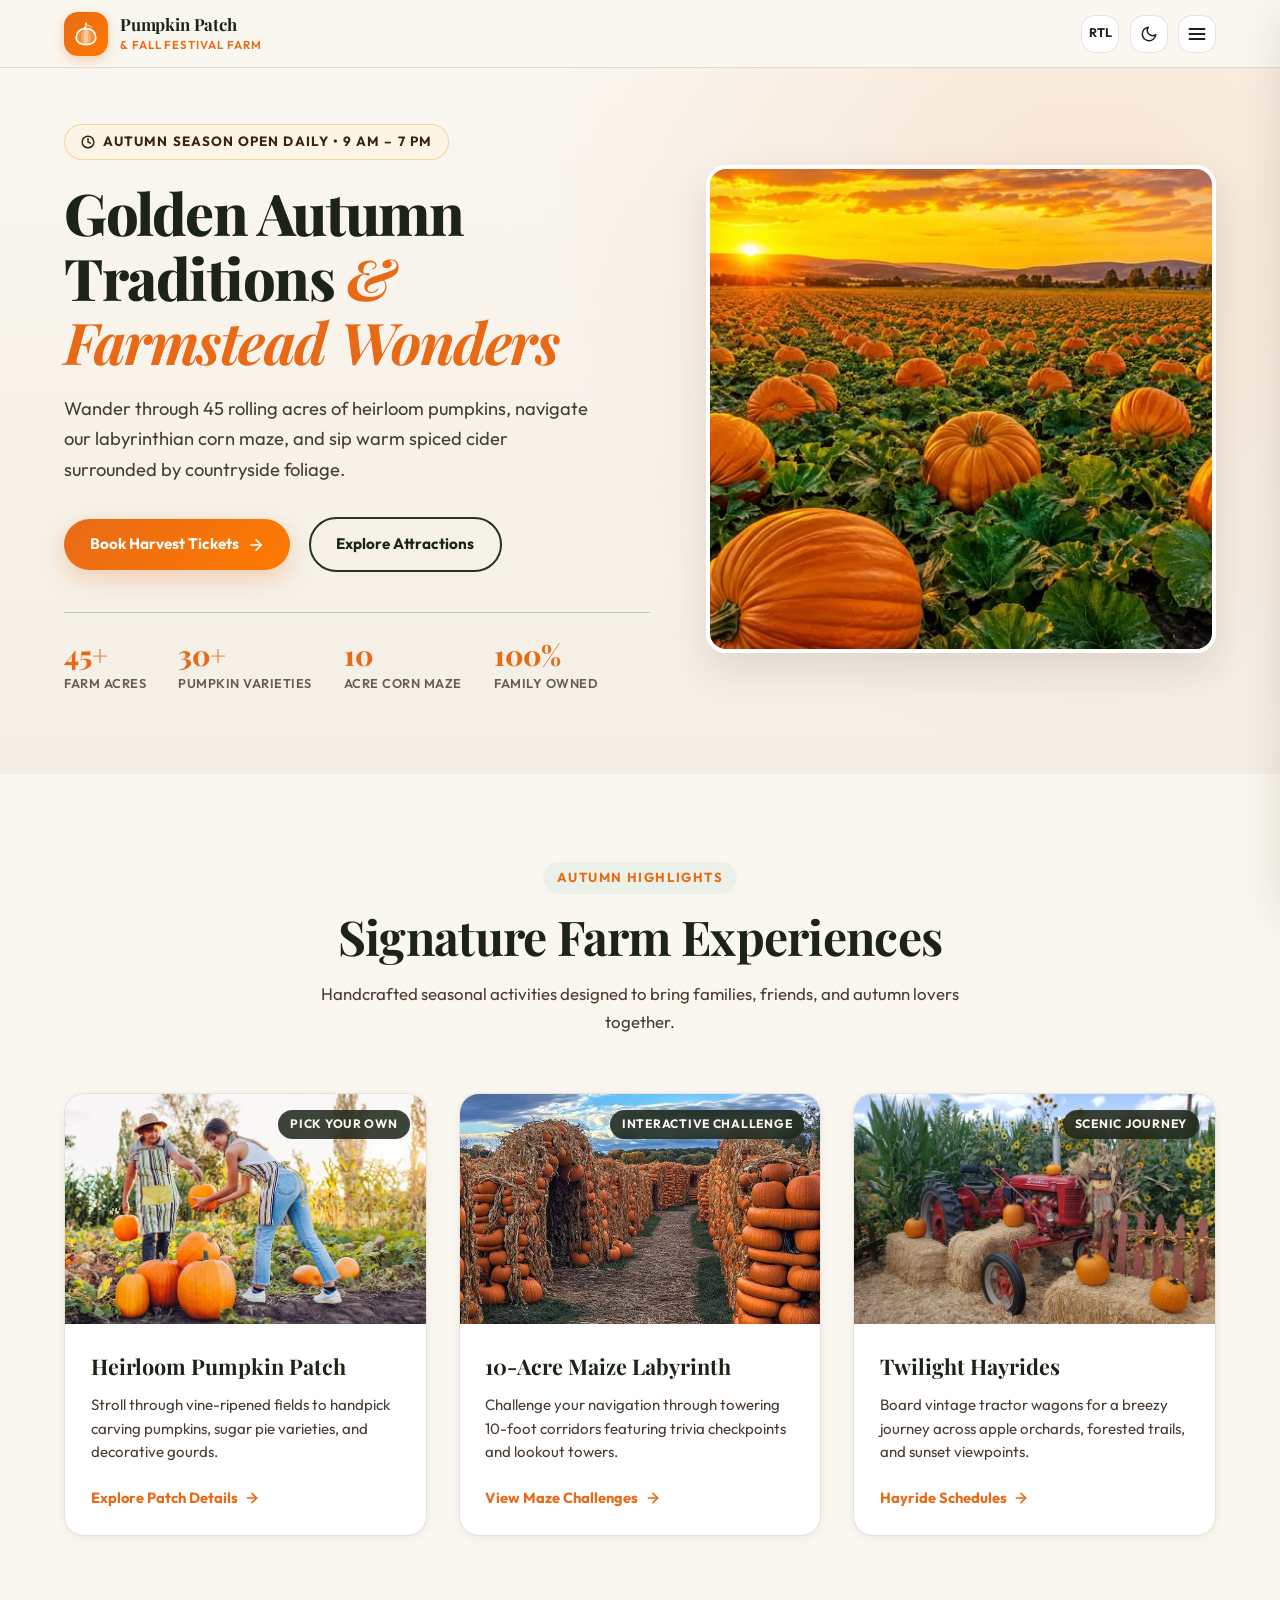
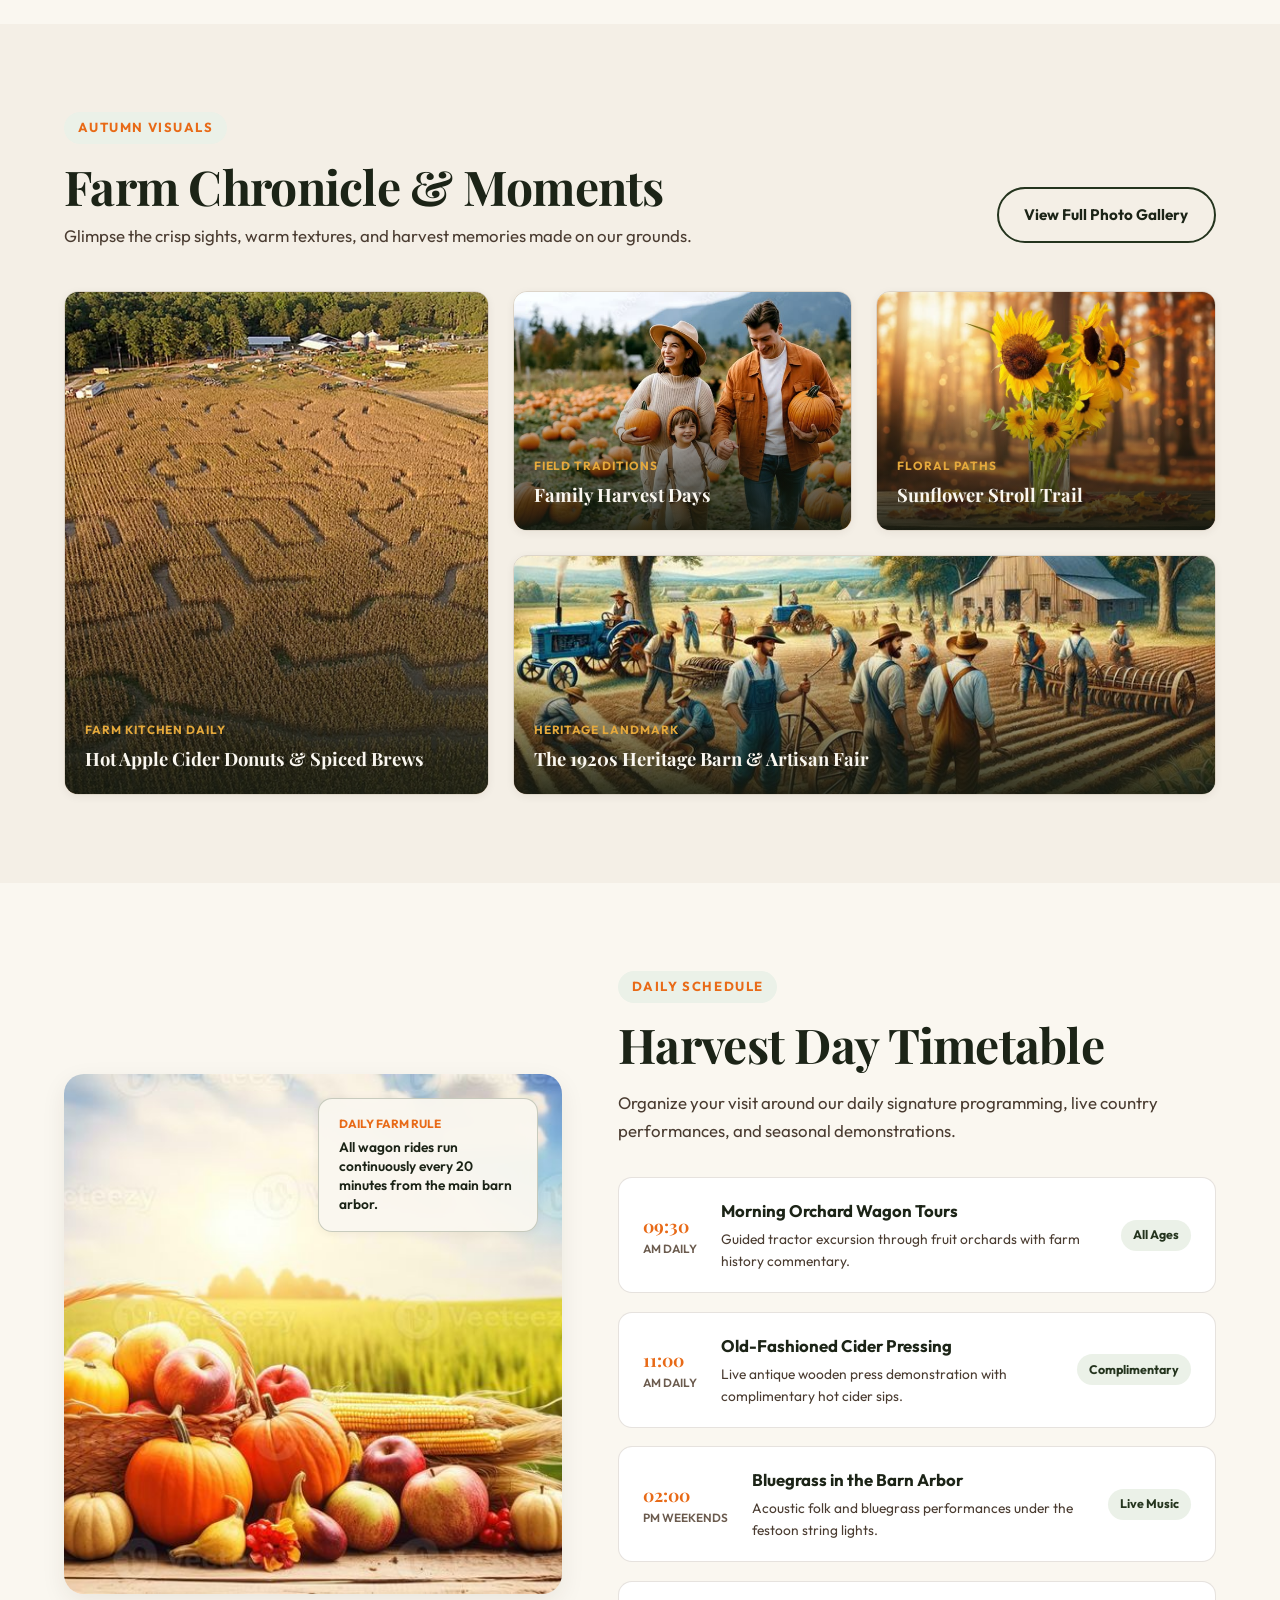
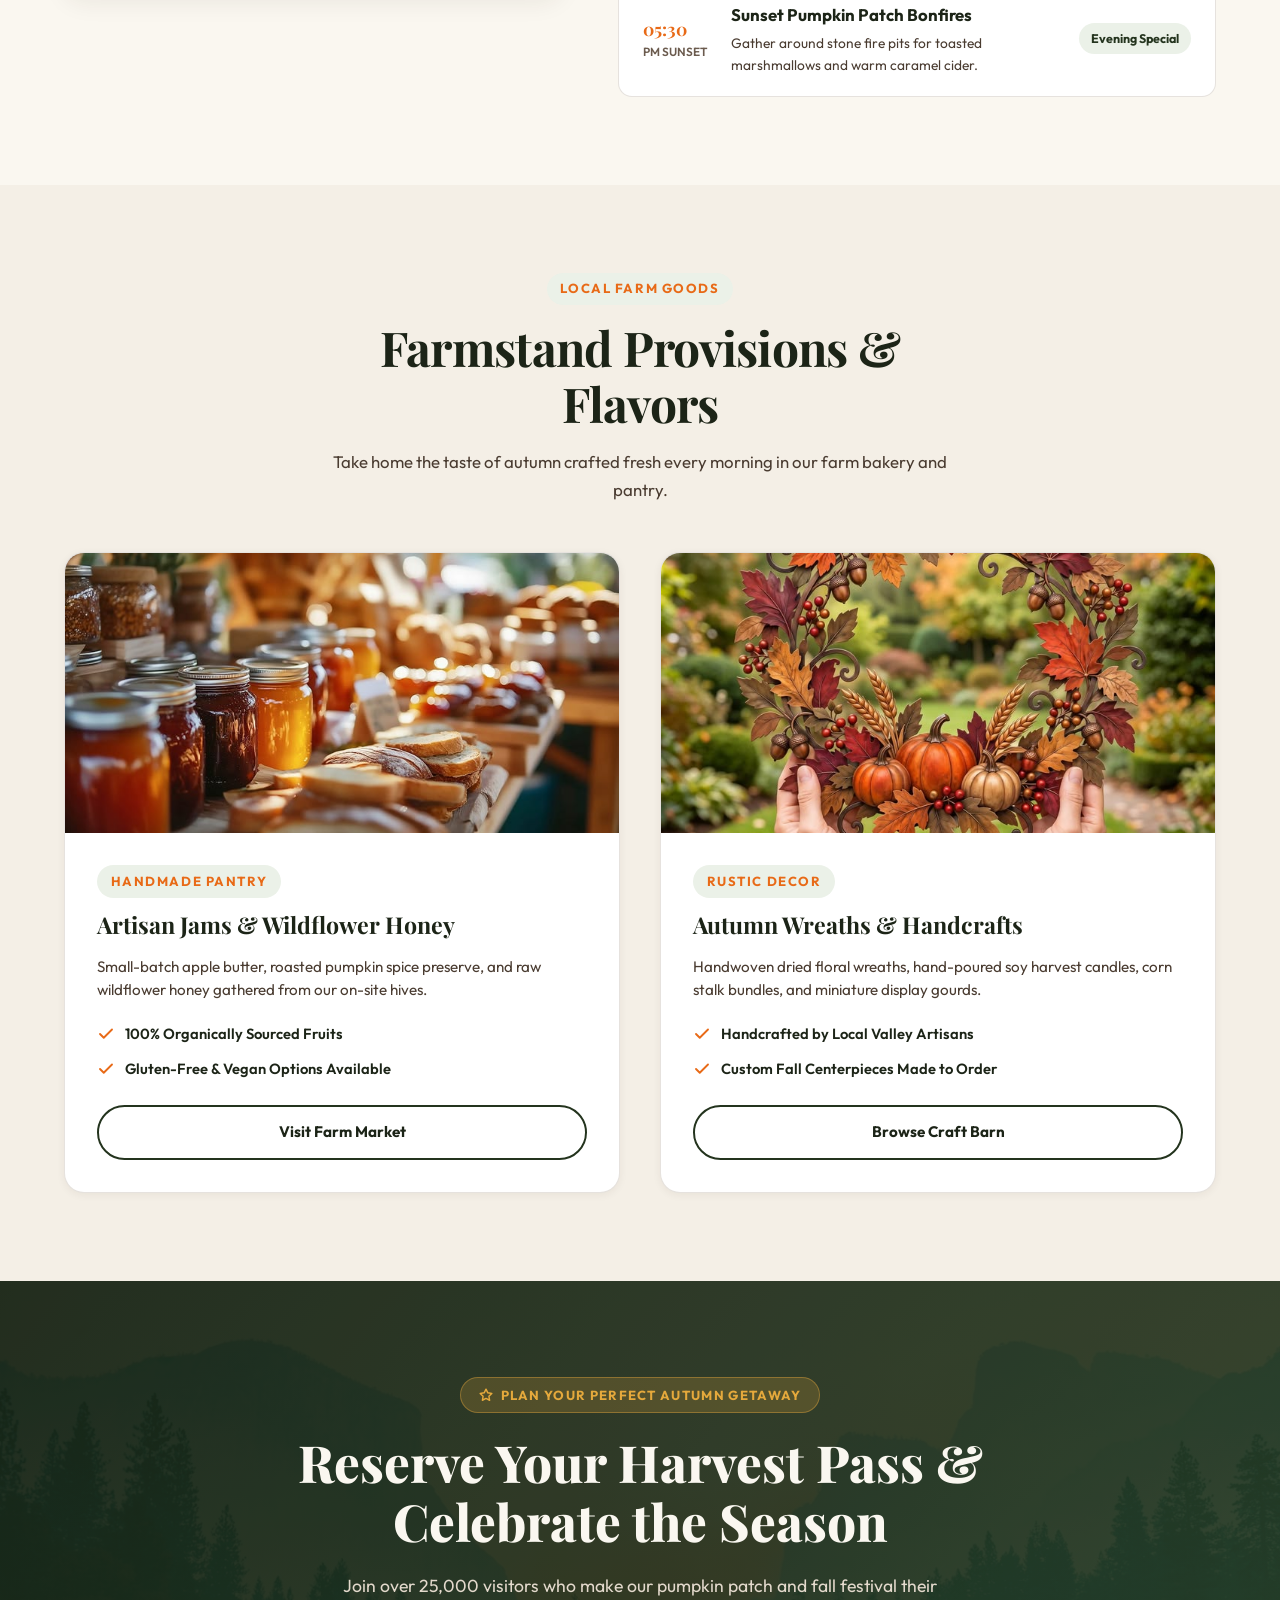
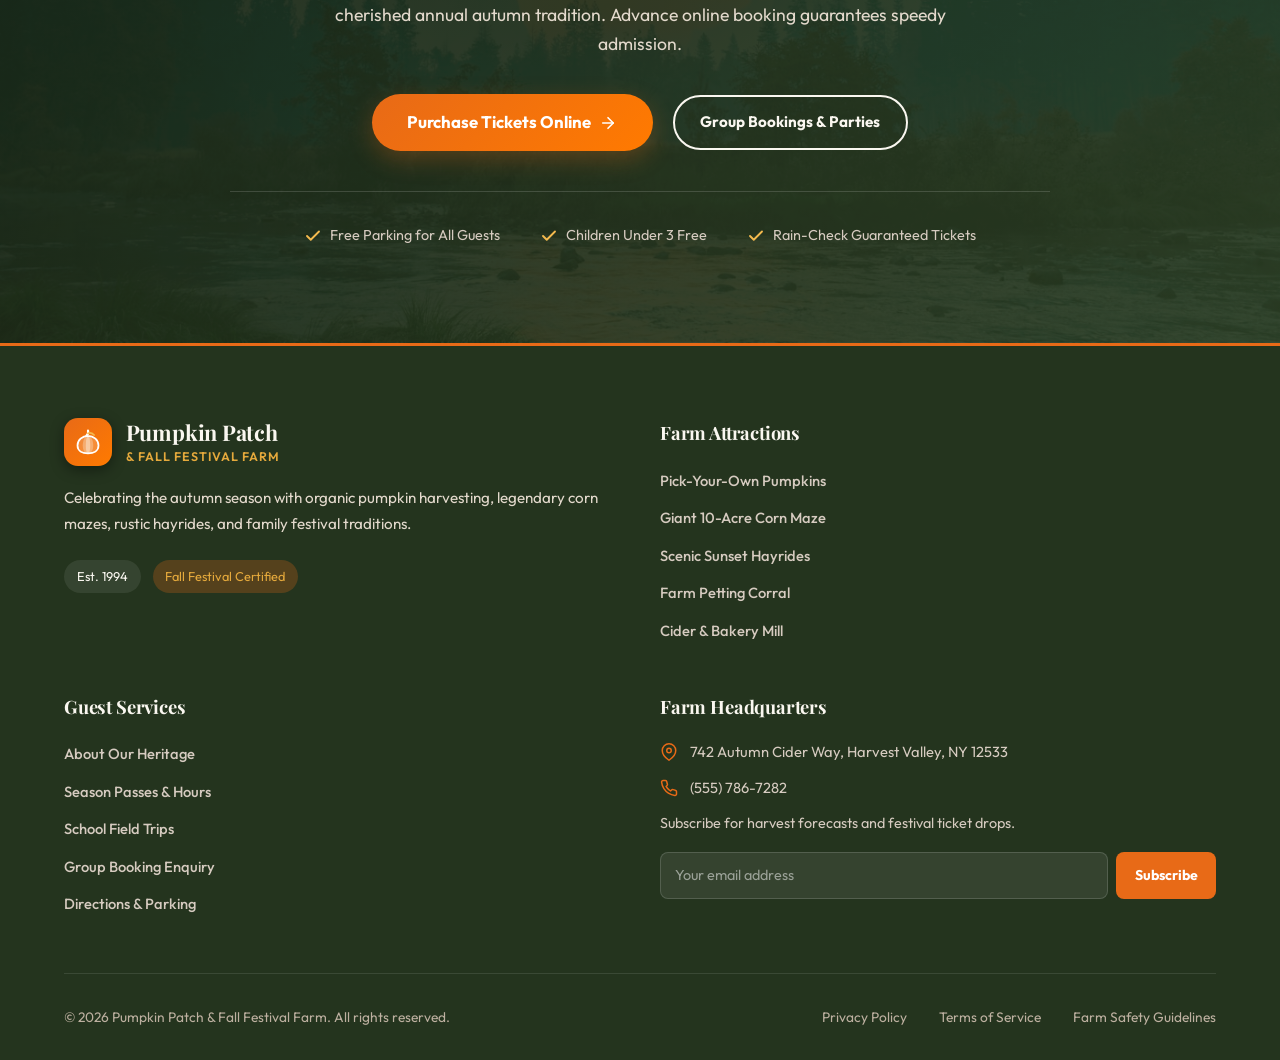
==== index.html @ 85efc8c0 "first commit" ====
<!DOCTYPE html>
<html lang="en" dir="ltr">

<head>
  <meta charset="UTF-8">
  <meta name="viewport" content="width=device-width, initial-scale=1.0">
  <title>Pumpkin Patch &amp; Fall Festival Farm | Autumn Harvest &amp; Family Traditions</title>
  <meta name="description"
    content="Experience authentic autumn traditions with pick-your-own pumpkin fields, 10-acre corn maze, scenic sunset hayrides, and farmstand cider bakery.">

  <link rel="icon" type="image/svg+xml" href="assets/images/favicon.svg">
  <link rel="apple-touch-icon" href="assets/images/favicon.svg">

  <link rel="stylesheet" href="assets/css/style.css">
  <link rel="stylesheet" href="assets/css/responsive.css">
</head>

<body>

  <!-- Preloader -->
  <div class="page-loader" aria-hidden="true">
    <div class="loader-pumpkin-spinner">
      <svg viewBox="0 0 48 48" fill="none" xmlns="http://www.w3.org/2000/svg">
        <path d="M24 6V12" stroke="#34482B" stroke-width="3" stroke-linecap="round" />
        <path d="M28 8C31 7 34 8 36 10" stroke="#34482B" stroke-width="2.5" stroke-linecap="round" />
        <ellipse cx="24" cy="28" rx="18" ry="15" fill="#E86A17" />
        <ellipse cx="24" cy="28" rx="10" ry="15" fill="#FF7A00" />
        <ellipse cx="24" cy="28" rx="4" ry="15" fill="#F4BA4E" />
      </svg>
    </div>
    <div class="loader-text">Pumpkin Patch &amp; Fall Farm</div>
  </div>

  <!-- Fixed Header (Desktop Single-Line & Mobile System) -->
  <header class="site-header" id="main-header">
    <div class="container header-container">

      <a href="index.html" class="brand-logo-link" aria-label="Pumpkin Patch and Fall Festival Farm Home">
        <div class="brand-icon-wrapper" aria-hidden="true">
          <svg width="26" height="26" viewBox="0 0 32 32" fill="none" xmlns="http://www.w3.org/2000/svg">
            <path d="M16 3C16 3 17 7 14 9" stroke="#FFFFFF" stroke-width="2.5" stroke-linecap="round" />
            <path d="M16 6C19 5 22 7 23 8" stroke="#F4BA4E" stroke-width="2" stroke-linecap="round" />
            <path d="M16 9C9.37 9 4 13.92 4 20C4 26.08 9.37 29 16 29C22.63 29 28 26.08 28 20C28 13.92 22.63 9 16 9Z"
              fill="#FAF7F0" fill-opacity="0.2" />
            <path d="M16 9C12.5 9 10 13.92 10 20C10 26.08 12.5 29 16 29C19.5 29 22 26.08 22 20C22 13.92 19.5 9 16 9Z"
              fill="#FAF7F0" fill-opacity="0.3" />
            <path
              d="M16 9C14.5 9 13.5 13.92 13.5 20C13.5 26.08 14.5 29 16 29C17.5 29 18.5 26.08 18.5 20C18.5 13.92 17.5 9 16 9Z"
              fill="#FAF7F0" fill-opacity="0.4" />
            <path d="M16 9C9.37 9 4 13.92 4 20C4 26.08 9.37 29 16 29C22.63 29 28 26.08 28 20C28 13.92 22.63 9 16 9Z"
              stroke="#FFFFFF" stroke-width="2" />
          </svg>
        </div>
        <div class="brand-text-group">
          <span class="brand-name">Pumpkin Patch</span>
          <span class="brand-subtext">&amp; Fall Festival Farm</span>
        </div>
      </a>

      <!-- Exactly 6 Nav Items -->
      <nav class="desktop-nav" aria-label="Main Navigation">
        <ul class="nav-list">
          <li class="nav-item has-dropdown">
            <button type="button" class="dropdown-toggle active" aria-expanded="false" aria-haspopup="true"
              id="homeDropdownBtn">
              <span>Home</span>
              <svg class="dropdown-arrow" viewBox="0 0 24 24" fill="none" stroke="currentColor" stroke-width="2.2"
                stroke-linecap="round" stroke-linejoin="round" aria-hidden="true">
                <polyline points="6 9 12 15 18 9"></polyline>
              </svg>
            </button>
            <div class="dropdown-menu" aria-labelledby="homeDropdownBtn">
              <a href="index.html" class="dropdown-item active">
                <span>Home 1 (Harvest Edition)</span>
              </a>
              <a href="home-2.html" class="dropdown-item">
                <span>Home 2 (Festival Fair)</span>
              </a>
            </div>
          </li>
          <li class="nav-item"><a href="about.html" class="nav-link">About Us</a></li>
          <li class="nav-item"><a href="attractions.html" class="nav-link">Attractions</a></li>
          <li class="nav-item"><a href="tickets.html" class="nav-link">Tickets &amp; Hours</a></li>
          <li class="nav-item"><a href="field-trips.html" class="nav-link">School Field Trips</a></li>
          <li class="nav-item"><a href="contact.html" class="nav-link">Contact</a></li>
        </ul>
      </nav>

      <!-- Utilities -->
      <div class="header-actions">
        <button type="button" class="control-btn rtl-toggle-btn" aria-label="Toggle text direction"
          title="Toggle RTL / LTR">RTL</button>
        <button type="button" class="control-btn theme-toggle-btn" aria-label="Toggle dark mode" title="Toggle Theme">
          <svg width="18" height="18" viewBox="0 0 24 24" fill="none" stroke="currentColor" stroke-width="2"
            stroke-linecap="round" stroke-linejoin="round" aria-hidden="true">
            <path d="M21 12.79A9 9 0 1 1 11.21 3 7 7 0 0 0 21 12.79z"></path>
          </svg>
        </button>
        <a href="login.html" class="btn-login header-desktop-login" aria-label="Open Login and Register Page">
          <svg width="16" height="16" viewBox="0 0 24 24" fill="none" stroke="currentColor" stroke-width="2.2"
            stroke-linecap="round" stroke-linejoin="round" aria-hidden="true">
            <path d="M20 21v-2a4 4 0 0 0-4-4H8a4 4 0 0 0-4 4v2"></path>
            <circle cx="12" cy="7" r="4"></circle>
          </svg>
          <span>Login / Join</span>
        </a>
        <button type="button" class="mobile-toggle-btn" aria-label="Open navigation menu" aria-expanded="false"
          aria-controls="mobileDrawer">
          <svg width="22" height="22" viewBox="0 0 24 24" fill="none" stroke="currentColor" stroke-width="2.2"
            stroke-linecap="round" stroke-linejoin="round" aria-hidden="true">
            <line x1="3" y1="6" x2="21" y2="6"></line>
            <line x1="3" y1="12" x2="21" y2="12"></line>
            <line x1="3" y1="18" x2="21" y2="18"></line>
          </svg>
        </button>
      </div>

    </div>
  </header>

  <!-- Mobile Drawer -->
  <div class="mobile-nav-backdrop" aria-hidden="true"></div>
  <aside class="mobile-nav-drawer" id="mobileDrawer" aria-label="Mobile Navigation">
    <div>
      <div class="mobile-drawer-header">
        <a href="index.html" class="brand-logo-link" aria-label="Pumpkin Patch and Fall Festival Farm Home">
          <div class="brand-icon-wrapper" aria-hidden="true">
            <svg width="24" height="24" viewBox="0 0 32 32" fill="none" xmlns="http://www.w3.org/2000/svg">
              <path d="M16 3C16 3 17 7 14 9" stroke="#FFFFFF" stroke-width="2.5" stroke-linecap="round" />
              <path d="M16 6C19 5 22 7 23 8" stroke="#F4BA4E" stroke-width="2" stroke-linecap="round" />
              <path d="M16 9C9.37 9 4 13.92 4 20C4 26.08 9.37 29 16 29C22.63 29 28 26.08 28 20C28 13.92 22.63 9 16 9Z"
                fill="#FAF7F0" fill-opacity="0.2" />
              <path d="M16 9C12.5 9 10 13.92 10 20C10 26.08 12.5 29 16 29C19.5 29 22 26.08 22 20C22 13.92 19.5 9 16 9Z"
                fill="#FAF7F0" fill-opacity="0.3" />
              <path
                d="M16 9C14.5 9 13.5 13.92 13.5 20C13.5 26.08 14.5 29 16 29C17.5 29 18.5 26.08 18.5 20C18.5 13.92 17.5 9 16 9Z"
                fill="#FAF7F0" fill-opacity="0.4" />
              <path d="M16 9C9.37 9 4 13.92 4 20C4 26.08 9.37 29 16 29C22.63 29 28 26.08 28 20C28 13.92 22.63 9 16 9Z"
                stroke="#FFFFFF" stroke-width="2" />
            </svg>
          </div>
          <div class="brand-text-group">
            <span class="brand-name">Pumpkin Patch</span>
            <span class="brand-subtext">&amp; Fall Festival Farm</span>
          </div>
        </a>
        <button type="button" class="mobile-close-btn" aria-label="Close navigation menu">
          <svg width="20" height="20" viewBox="0 0 24 24" fill="none" stroke="currentColor" stroke-width="2.2"
            stroke-linecap="round" stroke-linejoin="round" aria-hidden="true">
            <line x1="18" y1="6" x2="6" y2="18"></line>
            <line x1="6" y1="6" x2="18" y2="18"></line>
          </svg>
        </button>
      </div>

      <nav class="mobile-nav-list">
        <div class="mobile-nav-item">
          <button type="button" class="mobile-accordion-btn active" aria-expanded="false">
            <span>Home</span>
            <svg width="18" height="18" viewBox="0 0 24 24" fill="none" stroke="currentColor" stroke-width="2"
              stroke-linecap="round" stroke-linejoin="round" aria-hidden="true">
              <polyline points="6 9 12 15 18 9"></polyline>
            </svg>
          </button>
          <div class="mobile-accordion-content">
            <a href="index.html" class="mobile-sub-link active">Home 1 (Harvest Edition)</a>
            <a href="home-2.html" class="mobile-sub-link">Home 2 (Festival Fair)</a>
          </div>
        </div>
        <a href="about.html" class="mobile-nav-link">About Us</a>
        <a href="attractions.html" class="mobile-nav-link">Attractions</a>
        <a href="tickets.html" class="mobile-nav-link">Tickets &amp; Hours</a>
        <a href="field-trips.html" class="mobile-nav-link">School Field Trips</a>
        <a href="contact.html" class="mobile-nav-link">Contact</a>
      </nav>
    </div>

    <div class="mobile-drawer-footer">
      <a href="login.html" class="btn-login" style="width:100%; justify-content:center;">
        <svg width="16" height="16" viewBox="0 0 24 24" fill="none" stroke="currentColor" stroke-width="2.2"
          stroke-linecap="round" stroke-linejoin="round" aria-hidden="true">
          <path d="M20 21v-2a4 4 0 0 0-4-4H8a4 4 0 0 0-4 4v2"></path>
          <circle cx="12" cy="7" r="4"></circle>
        </svg>
        <span>Login / Join</span>
      </a>

    </div>
  </aside>

  <!-- Login Modal -->
  <div class="auth-modal-backdrop" id="authModal" role="dialog" aria-modal="true" aria-labelledby="authTitle">
    <div class="auth-modal-card">
      <div class="auth-modal-header">
        <h2 class="auth-modal-title" id="authTitle">Guest Access</h2>
        <button type="button" class="auth-modal-close" aria-label="Close dialog"
          style="font-size:1.4rem; color:var(--text-muted); cursor:pointer;">&times;</button>
      </div>
      <div class="auth-tabs-nav" role="tablist">
        <button type="button" class="auth-tab-btn active" data-tab="login" role="tab" aria-selected="true">Sign
          In</button>
        <button type="button" class="auth-tab-btn" data-tab="register" role="tab" aria-selected="false">Create
          Account</button>
      </div>
      <div class="auth-modal-body">
        <div class="auth-tab-pane active" id="tab-login" role="tabpanel">
          <form id="loginForm" onsubmit="event.preventDefault(); alert('Signed in successfully!');">
            <div class="form-group">
              <label class="form-label" for="loginEmail">Email Address</label>
              <input type="email" id="loginEmail" class="form-input" placeholder="you@harvestfestival.com" required>
            </div>
            <div class="form-group">
              <label class="form-label" for="loginPassword">Password</label>
              <input type="password" id="loginPassword" class="form-input" placeholder="••••••••" required>
            </div>
            <button type="submit" class="auth-submit-btn">Sign In to Dashboard</button>
          </form>
        </div>
        <div class="auth-tab-pane" id="tab-register" role="tabpanel">
          <form id="registerForm" onsubmit="event.preventDefault(); alert('Account created successfully!');">
            <div class="form-group">
              <label class="form-label" for="regName">Full Name</label>
              <input type="text" id="regName" class="form-input" placeholder="Jane Doe" required>
            </div>
            <div class="form-group">
              <label class="form-label" for="regEmail">Email Address</label>
              <input type="email" id="regEmail" class="form-input" placeholder="you@harvestfestival.com" required>
            </div>
            <div class="form-group">
              <label class="form-label" for="regPassword">Create Password</label>
              <input type="password" id="regPassword" class="form-input" placeholder="At least 8 characters" required>
            </div>
            <button type="submit" class="auth-submit-btn">Complete Registration</button>
          </form>
        </div>
      </div>
    </div>
  </div>

  <!-- MAIN CONTENT: EXACTLY 6 MAIN CONTENT SECTIONS -->
  <main class="site-main">

    <!-- SECTION 1: EDITORIAL HERO EXPERIENCE -->
    <section class="hero-section" id="hero">
      <div class="container">
        <div class="hero-grid">

          <div class="hero-content">
            <div class="hero-eyebrow">
              <svg width="14" height="14" viewBox="0 0 24 24" fill="none" stroke="currentColor" stroke-width="2.5"
                stroke-linecap="round" stroke-linejoin="round" aria-hidden="true">
                <circle cx="12" cy="12" r="10"></circle>
                <polyline points="12 6 12 12 16 14"></polyline>
              </svg>
              <span>Autumn Season Open Daily &bull; 9 AM – 7 PM</span>
            </div>

            <h1 class="hero-title">
              Golden Autumn Traditions <span class="title-accent">&amp; Farmstead Wonders</span>
            </h1>

            <p class="hero-lead">
              Wander through 45 rolling acres of heirloom pumpkins, navigate our labyrinthian corn maze, and sip warm
              spiced cider surrounded by countryside foliage.
            </p>

            <div class="hero-actions">
              <a href="tickets.html" class="btn-primary">
                <span>Book Harvest Tickets</span>
                <svg width="18" height="18" viewBox="0 0 24 24" fill="none" stroke="currentColor" stroke-width="2.2"
                  stroke-linecap="round" stroke-linejoin="round" aria-hidden="true">
                  <line x1="5" y1="12" x2="19" y2="12"></line>
                  <polyline points="12 5 19 12 12 19"></polyline>
                </svg>
              </a>
              <a href="attractions.html" class="btn-secondary">Explore Attractions</a>
            </div>

            <div class="hero-stats-row">
              <div class="hero-stat-item">
                <span class="hero-stat-number">45+</span>
                <span class="hero-stat-label">Farm Acres</span>
              </div>
              <div class="hero-stat-item">
                <span class="hero-stat-number">30+</span>
                <span class="hero-stat-label">Pumpkin Varieties</span>
              </div>
              <div class="hero-stat-item">
                <span class="hero-stat-number">10</span>
                <span class="hero-stat-label">Acre Corn Maze</span>
              </div>
              <div class="hero-stat-item">
                <span class="hero-stat-number">100%</span>
                <span class="hero-stat-label">Family Owned</span>
              </div>
            </div>
          </div>

          <div class="hero-visual-wrapper">
            <div class="hero-main-img-box">
              <img src="assets/images/hero/p1.jpg"
                alt="Expansive sunlit autumn pumpkin patch with vivid orange pumpkins" class="hero-main-img"
                width="1200" height="800" loading="eager">
            </div>

          </div>

        </div>
      </div>
    </section>

    <!-- SECTION 2: SIGNATURE EXPERIENCES (STRICTLY EVEN CARDS) -->
    <section class="sig-section" id="experiences">
      <div class="container">

        <div class="section-header-centered">
          <span class="section-eyebrow">Autumn Highlights</span>
          <h2 class="section-heading">Signature Farm Experiences</h2>
          <p class="section-desc" style="margin: 0 auto;">
            Handcrafted seasonal activities designed to bring families, friends, and autumn lovers together.
          </p>
        </div>

        <div class="sig-cards-grid">

          <!-- Card 1 -->
          <article class="sig-card">
            <div>
              <div class="sig-img-box">
                <img src="assets/images/sections/p2.jpg" alt="Guest selecting carving pumpkins in the farm field"
                  class="sig-img" width="800" height="530" loading="lazy">
                <span class="sig-pill-badge">Pick Your Own</span>
              </div>
              <div class="sig-body">
                <div>
                  <h3 class="sig-title">Heirloom Pumpkin Patch</h3>
                  <p class="sig-text">
                    Stroll through vine-ripened fields to handpick carving pumpkins, sugar pie varieties, and decorative
                    gourds.
                  </p>
                </div>
                <a href="attractions.html" class="sig-link" aria-label="Learn more about Heirloom Pumpkin Patch">
                  <span>Explore Patch Details</span>
                  <svg width="16" height="16" viewBox="0 0 24 24" fill="none" stroke="currentColor" stroke-width="2.5"
                    stroke-linecap="round" stroke-linejoin="round" aria-hidden="true">
                    <line x1="5" y1="12" x2="19" y2="12"></line>
                    <polyline points="12 5 19 12 12 19"></polyline>
                  </svg>
                </a>
              </div>
            </div>
          </article>

          <!-- Card 2 -->
          <article class="sig-card">
            <div>
              <div class="sig-img-box">
                <img src="assets/images/sections/p3.jpg" alt="Aerial view of towering autumn corn maze pathways"
                  class="sig-img" width="800" height="530" loading="lazy">
                <span class="sig-pill-badge">Interactive Challenge</span>
              </div>
              <div class="sig-body">
                <div>
                  <h3 class="sig-title">10-Acre Maize Labyrinth</h3>
                  <p class="sig-text">
                    Challenge your navigation through towering 10-foot corridors featuring trivia checkpoints
                    and lookout towers.
                  </p>
                </div>
                <a href="attractions.html" class="sig-link" aria-label="Learn more about 10-Acre Maize Labyrinth">
                  <span>View Maze Challenges</span>
                  <svg width="16" height="16" viewBox="0 0 24 24" fill="none" stroke="currentColor" stroke-width="2.5"
                    stroke-linecap="round" stroke-linejoin="round" aria-hidden="true">
                    <line x1="5" y1="12" x2="19" y2="12"></line>
                    <polyline points="12 5 19 12 12 19"></polyline>
                  </svg>
                </a>
              </div>
            </div>
          </article>

          <!-- Card 3 -->
          <article class="sig-card">
            <div>
              <div class="sig-img-box">
                <img src="assets/images/sections/p4.jpg" alt="Rustic tractor wagon on scenic autumn country farm ride"
                  class="sig-img" width="800" height="530" loading="lazy">
                <span class="sig-pill-badge">Scenic Journey</span>
              </div>
              <div class="sig-body">
                <div>
                  <h3 class="sig-title">Twilight Hayrides</h3>
                  <p class="sig-text">
                    Board vintage tractor wagons for a breezy journey across apple orchards, forested trails, and sunset
                    viewpoints.
                  </p>
                </div>
                <a href="attractions.html" class="sig-link" aria-label="Learn more about Twilight Orchard Hayrides">
                  <span>Hayride Schedules</span>
                  <svg width="16" height="16" viewBox="0 0 24 24" fill="none" stroke="currentColor" stroke-width="2.5"
                    stroke-linecap="round" stroke-linejoin="round" aria-hidden="true">
                    <line x1="5" y1="12" x2="19" y2="12"></line>
                    <polyline points="12 5 19 12 12 19"></polyline>
                  </svg>
                </a>
              </div>
            </div>
          </article>

        </div>

      </div>
    </section>

    <!-- SECTION 3: VISUAL FARM CHRONICLE (EDITORIAL ASYMMETRIC MOSAIC) -->
    <section class="chronicle-section" id="chronicle">
      <div class="container">

        <div style="display:flex; justify-content:space-between; align-items:flex-end; flex-wrap:wrap; gap:1.5rem;">
          <div>
            <span class="section-eyebrow">Autumn Visuals</span>
            <h2 class="section-heading" style="margin-bottom:0.5rem;">Farm Chronicle &amp; Moments</h2>
            <p class="section-desc">Glimpse the crisp sights, warm textures, and harvest memories made on our grounds.
            </p>
          </div>
          <a href="attractions.html" class="btn-secondary" style="margin-bottom:0.5rem;">View Full Photo Gallery</a>
        </div>

        <div class="mosaic-grid">

          <div class="mosaic-box mosaic-box-large">
            <img src="assets/images/gallery/p5.jpg" alt="Freshly baked spiced apple cider donuts with sugar crystals"
              class="mosaic-img" width="800" height="800" loading="lazy">
            <div class="mosaic-overlay">
              <span class="mosaic-tag">Farm Kitchen Daily</span>
              <h3 class="mosaic-title">Hot Apple Cider Donuts &amp; Spiced Brews</h3>
            </div>
          </div>

          <div class="mosaic-box">
            <img src="assets/images/gallery/p6.jpg" alt="Family harvesting big heirloom pumpkins together"
              class="mosaic-img" width="800" height="530" loading="lazy">
            <div class="mosaic-overlay">
              <span class="mosaic-tag">Field Traditions</span>
              <h3 class="mosaic-title">Family Harvest Days</h3>
            </div>
          </div>

          <div class="mosaic-box">
            <img src="assets/images/gallery/p7.jpg" alt="Golden blooming sunflowers in autumn field" class="mosaic-img"
              width="800" height="530" loading="lazy">
            <div class="mosaic-overlay">
              <span class="mosaic-tag">Floral Paths</span>
              <h3 class="mosaic-title">Sunflower Stroll Trail</h3>
            </div>
          </div>

          <div class="mosaic-box" style="grid-column: 2 / 4;">
            <img src="assets/images/gallery/p8.jpg" alt="Historic red timber farm barn surrounded by fall foliage"
              class="mosaic-img" width="800" height="400" loading="lazy">
            <div class="mosaic-overlay">
              <span class="mosaic-tag">Heritage Landmark</span>
              <h3 class="mosaic-title">The 1920s Heritage Barn &amp; Artisan Fair</h3>
            </div>
          </div>

        </div>

      </div>
    </section>

    <!-- SECTION 4: HARVEST TIMETABLE & DAILY FARM HIGHLIGHTS -->
    <section class="timetable-section" id="timetable">
      <div class="container">

        <div class="timetable-grid">

          <div class="timetable-media">
            <img src="assets/images/sections/p9.jpg" alt="Orchard harvesting apples and preparing fresh cider"
              class="timetable-img" width="800" height="1000" loading="lazy">
            <div class="timetable-quote-badge">
              <span
                style="font-size:0.74rem; font-weight:700; text-transform:uppercase; color:var(--color-pumpkin); display:block; margin-bottom:0.25rem;">Daily
                Farm Rule</span>
              <p style="font-size:0.86rem; color:var(--text-primary); font-weight:600; line-height:1.4;">
                All wagon rides run continuously every 20 minutes from the main barn arbor.
              </p>
            </div>
          </div>

          <div>
            <span class="section-eyebrow">Daily Schedule</span>
            <h2 class="section-heading">Harvest Day Timetable</h2>
            <p class="section-desc">
              Organize your visit around our daily signature programming, live country performances, and seasonal
              demonstrations.
            </p>

            <div class="timetable-list">

              <div class="timetable-row">
                <div class="timetable-time-box">
                  <span class="timetable-time">09:30</span>
                  <span class="timetable-period">AM Daily</span>
                </div>
                <div class="timetable-details">
                  <h3 class="timetable-name">Morning Orchard Wagon Tours</h3>
                  <p class="timetable-sub">Guided tractor excursion through fruit orchards with farm history commentary.
                  </p>
                </div>
                <span class="timetable-badge">All Ages</span>
              </div>

              <div class="timetable-row">
                <div class="timetable-time-box">
                  <span class="timetable-time">11:00</span>
                  <span class="timetable-period">AM Daily</span>
                </div>
                <div class="timetable-details">
                  <h3 class="timetable-name">Old-Fashioned Cider Pressing</h3>
                  <p class="timetable-sub">Live antique wooden press demonstration with complimentary hot cider sips.
                  </p>
                </div>
                <span class="timetable-badge">Complimentary</span>
              </div>

              <div class="timetable-row">
                <div class="timetable-time-box">
                  <span class="timetable-time">02:00</span>
                  <span class="timetable-period">PM Weekends</span>
                </div>
                <div class="timetable-details">
                  <h3 class="timetable-name">Bluegrass in the Barn Arbor</h3>
                  <p class="timetable-sub">Acoustic folk and bluegrass performances under the festoon string lights.</p>
                </div>
                <span class="timetable-badge">Live Music</span>
              </div>

              <div class="timetable-row">
                <div class="timetable-time-box">
                  <span class="timetable-time">05:30</span>
                  <span class="timetable-period">PM Sunset</span>
                </div>
                <div class="timetable-details">
                  <h3 class="timetable-name">Sunset Pumpkin Patch Bonfires</h3>
                  <p class="timetable-sub">Gather around stone fire pits for toasted marshmallows and warm caramel
                    cider.</p>
                </div>
                <span class="timetable-badge">Evening Special</span>
              </div>

            </div>
          </div>

        </div>

      </div>
    </section>

    <!-- SECTION 5: FARMSTAND PROVISIONS & FALL FLAVORS -->
    <section class="provisions-section" id="provisions">
      <div class="container">

        <div class="section-header-centered" style="margin-bottom: 3rem;">
          <span class="section-eyebrow">Local Farm Goods</span>
          <h2 class="section-heading">Farmstand Provisions &amp; Flavors</h2>
          <p class="section-desc" style="margin: 0 auto;">
            Take home the taste of autumn crafted fresh every morning in our farm bakery and pantry.
          </p>
        </div>

        <div class="provisions-duo-grid">

          <div class="provisions-card">
            <div class="provisions-img-box">
              <img src="assets/images/sections/p10.jpg"
                alt="Artisan preserves, honey jars and harvest treats on rustic wooden display" class="provisions-img"
                width="800" height="530" loading="lazy">
            </div>
            <div class="provisions-body">
              <span class="section-eyebrow" style="margin-bottom:0.5rem;">Handmade Pantry</span>
              <h3
                style="font-family:var(--font-heading); font-size:1.45rem; color:var(--text-primary); margin-bottom:0.75rem;">
                Artisan Jams &amp; Wildflower Honey
              </h3>
              <p style="font-size:0.95rem; color:var(--text-secondary); line-height:1.55;">
                Small-batch apple butter, roasted pumpkin spice preserve, and raw wildflower honey gathered from our
                on-site hives.
              </p>
              <div class="provisions-checklist">
                <div class="provisions-item">
                  <svg class="provisions-check-icon" viewBox="0 0 24 24" fill="none" stroke="currentColor"
                    stroke-width="2.5" stroke-linecap="round" stroke-linejoin="round" aria-hidden="true">
                    <polyline points="20 6 9 17 4 12"></polyline>
                  </svg>
                  <span>100% Organically Sourced Fruits</span>
                </div>
                <div class="provisions-item">
                  <svg class="provisions-check-icon" viewBox="0 0 24 24" fill="none" stroke="currentColor"
                    stroke-width="2.5" stroke-linecap="round" stroke-linejoin="round" aria-hidden="true">
                    <polyline points="20 6 9 17 4 12"></polyline>
                  </svg>
                  <span>Gluten-Free &amp; Vegan Options Available</span>
                </div>
              </div>
              <a href="tickets.html" class="btn-secondary" style="width:100%; text-align:center;">Visit Farm Market</a>
            </div>
          </div>

          <div class="provisions-card">
            <div class="provisions-img-box">
              <img src="assets/images/sections/p11.jpg" alt="Handcrafted autumn wreaths and decorative gourds"
                class="provisions-img" width="800" height="530" loading="lazy">
            </div>
            <div class="provisions-body">
              <span class="section-eyebrow" style="margin-bottom:0.5rem;">Rustic Decor</span>
              <h3
                style="font-family:var(--font-heading); font-size:1.45rem; color:var(--text-primary); margin-bottom:0.75rem;">
                Autumn Wreaths &amp; Handcrafts
              </h3>
              <p style="font-size:0.95rem; color:var(--text-secondary); line-height:1.55;">
                Handwoven dried floral wreaths, hand-poured soy harvest candles, corn stalk bundles, and miniature
                display gourds.
              </p>
              <div class="provisions-checklist">
                <div class="provisions-item">
                  <svg class="provisions-check-icon" viewBox="0 0 24 24" fill="none" stroke="currentColor"
                    stroke-width="2.5" stroke-linecap="round" stroke-linejoin="round" aria-hidden="true">
                    <polyline points="20 6 9 17 4 12"></polyline>
                  </svg>
                  <span>Handcrafted by Local Valley Artisans</span>
                </div>
                <div class="provisions-item">
                  <svg class="provisions-check-icon" viewBox="0 0 24 24" fill="none" stroke="currentColor"
                    stroke-width="2.5" stroke-linecap="round" stroke-linejoin="round" aria-hidden="true">
                    <polyline points="20 6 9 17 4 12"></polyline>
                  </svg>
                  <span>Custom Fall Centerpieces Made to Order</span>
                </div>
              </div>
              <a href="tickets.html" class="btn-secondary" style="width:100%; text-align:center;">Browse Craft Barn</a>
            </div>
          </div>

        </div>

      </div>
    </section>

    <!-- SECTION 6: GRAND HARVEST CALL TO ACTION (MANDATORY FINAL CTA SECTION) -->
    <section class="grand-cta-section" id="booking-cta">
      <div class="grand-cta-bg-layer" aria-hidden="true"></div>
      <div class="container">
        <div class="grand-cta-inner">
          <div class="cta-eyebrow">
            <svg width="14" height="14" viewBox="0 0 24 24" fill="none" stroke="currentColor" stroke-width="2.5"
              stroke-linecap="round" stroke-linejoin="round" aria-hidden="true">
              <polygon
                points="12 2 15.09 8.26 22 9.27 17 14.14 18.18 21.02 12 17.77 5.82 21.02 7 14.14 2 9.27 8.91 8.26 12 2">
              </polygon>
            </svg>
            <span>Plan Your Perfect Autumn Getaway</span>
          </div>

          <h2 class="cta-headline">Reserve Your Harvest Pass &amp; Celebrate the Season</h2>
          <p class="cta-subtext">
            Join over 25,000 visitors who make our pumpkin patch and fall festival their cherished annual autumn
            tradition. Advance online booking guarantees speedy admission.
          </p>

          <div class="cta-actions">
            <a href="tickets.html" class="btn-primary" style="font-size:1.05rem; padding:0.95rem 2.2rem;">
              <span>Purchase Tickets Online</span>
              <svg width="18" height="18" viewBox="0 0 24 24" fill="none" stroke="currentColor" stroke-width="2.2"
                stroke-linecap="round" stroke-linejoin="round" aria-hidden="true">
                <line x1="5" y1="12" x2="19" y2="12"></line>
                <polyline points="12 5 19 12 12 19"></polyline>
              </svg>
            </a>
            <a href="contact.html" class="btn-secondary" style="color:#FAF7F0; border-color:#FAF7F0;">Group Bookings
              &amp; Parties</a>
          </div>

          <div class="cta-quick-perks">
            <div class="cta-perk-item">
              <svg width="18" height="18" viewBox="0 0 24 24" fill="none" stroke="#F4BA4E" stroke-width="2.5"
                stroke-linecap="round" stroke-linejoin="round" aria-hidden="true">
                <polyline points="20 6 9 17 4 12"></polyline>
              </svg>
              <span>Free Parking for All Guests</span>
            </div>
            <div class="cta-perk-item">
              <svg width="18" height="18" viewBox="0 0 24 24" fill="none" stroke="#F4BA4E" stroke-width="2.5"
                stroke-linecap="round" stroke-linejoin="round" aria-hidden="true">
                <polyline points="20 6 9 17 4 12"></polyline>
              </svg>
              <span>Children Under 3 Free</span>
            </div>
            <div class="cta-perk-item">
              <svg width="18" height="18" viewBox="0 0 24 24" fill="none" stroke="#F4BA4E" stroke-width="2.5"
                stroke-linecap="round" stroke-linejoin="round" aria-hidden="true">
                <polyline points="20 6 9 17 4 12"></polyline>
              </svg>
              <span>Rain-Check Guaranteed Tickets</span>
            </div>
          </div>

        </div>
      </div>
    </section>

  </main>

  <!-- Shared Autumn Footer -->
  <footer class="site-footer">
    <div class="container">
      <div class="footer-top-grid">

        <div>
          <a href="index.html" class="brand-logo-link" aria-label="Pumpkin Patch and Fall Festival Farm Home">
            <div class="brand-icon-wrapper" aria-hidden="true">
              <svg width="28" height="28" viewBox="0 0 32 32" fill="none" xmlns="http://www.w3.org/2000/svg">
                <path d="M16 3C16 3 17 7 14 9" stroke="#FFFFFF" stroke-width="2.5" stroke-linecap="round" />
                <path d="M16 6C19 5 22 7 23 8" stroke="#F4BA4E" stroke-width="2" stroke-linecap="round" />
                <path d="M16 9C9.37 9 4 13.92 4 20C4 26.08 9.37 29 16 29C22.63 29 28 26.08 28 20C28 13.92 22.63 9 16 9Z"
                  fill="#FAF7F0" fill-opacity="0.2" />
                <path
                  d="M16 9C12.5 9 10 13.92 10 20C10 26.08 12.5 29 16 29C19.5 29 22 26.08 22 20C22 13.92 19.5 9 16 9Z"
                  fill="#FAF7F0" fill-opacity="0.3" />
                <path
                  d="M16 9C14.5 9 13.5 13.92 13.5 20C13.5 26.08 14.5 29 16 29C17.5 29 18.5 26.08 18.5 20C18.5 13.92 17.5 9 16 9Z"
                  fill="#FAF7F0" fill-opacity="0.4" />
                <path d="M16 9C9.37 9 4 13.92 4 20C4 26.08 9.37 29 16 29C22.63 29 28 26.08 28 20C28 13.92 22.63 9 16 9Z"
                  stroke="#FFFFFF" stroke-width="2" />
              </svg>
            </div>
            <div class="brand-text-group">
              <span class="brand-name">Pumpkin Patch</span>
              <span class="brand-subtext">&amp; Fall Festival Farm</span>
            </div>
          </a>
          <p class="footer-brand-desc">
            Celebrating the autumn season with organic pumpkin harvesting, legendary corn mazes, rustic hayrides, and
            family festival traditions.
          </p>
          <div style="display:flex; gap:0.75rem;">
            <span
              style="padding:0.4rem 0.8rem; background:rgba(255,255,255,0.08); border-radius:9999px; font-size:0.8rem; color:#FAF7F0;">Est.
              1994</span>
            <span
              style="padding:0.4rem 0.8rem; background:rgba(232,106,23,0.25); border-radius:9999px; font-size:0.8rem; color:var(--color-mustard);">Fall
              Festival Certified</span>
          </div>
        </div>

        <div>
          <h2 class="footer-heading">Farm Attractions</h2>
          <ul class="footer-links-list">
            <li><a href="attractions.html" class="footer-link">Pick-Your-Own Pumpkins</a></li>
            <li><a href="attractions.html" class="footer-link">Giant 10-Acre Corn Maze</a></li>
            <li><a href="attractions.html" class="footer-link">Scenic Sunset Hayrides</a></li>
            <li><a href="attractions.html" class="footer-link">Farm Petting Corral</a></li>
            <li><a href="attractions.html" class="footer-link">Cider &amp; Bakery Mill</a></li>
          </ul>
        </div>

        <div>
          <h2 class="footer-heading">Guest Services</h2>
          <ul class="footer-links-list">
            <li><a href="about.html" class="footer-link">About Our Heritage</a></li>
            <li><a href="tickets.html" class="footer-link">Season Passes &amp; Hours</a></li>
            <li><a href="field-trips.html" class="footer-link">School Field Trips</a></li>
            <li><a href="contact.html" class="footer-link">Group Booking Enquiry</a></li>
            <li><a href="contact.html" class="footer-link">Directions &amp; Parking</a></li>
          </ul>
        </div>

        <div>
          <h2 class="footer-heading">Farm Headquarters</h2>
          <div class="footer-contact-item">
            <svg class="footer-contact-icon" viewBox="0 0 24 24" fill="none" stroke="currentColor" stroke-width="2"
              stroke-linecap="round" stroke-linejoin="round" aria-hidden="true">
              <path d="M21 10c0 7-9 13-9 13s-9-6-9-13a9 9 0 0 1 18 0z"></path>
              <circle cx="12" cy="10" r="3"></circle>
            </svg>
            <span>742 Autumn Cider Way, Harvest Valley, NY 12533</span>
          </div>
          <div class="footer-contact-item">
            <svg class="footer-contact-icon" viewBox="0 0 24 24" fill="none" stroke="currentColor" stroke-width="2"
              stroke-linecap="round" stroke-linejoin="round" aria-hidden="true">
              <path
                d="M22 16.92v3a2 2 0 0 1-2.18 2 19.79 19.79 0 0 1-8.63-3.07 19.5 19.5 0 0 1-6-6 19.79 19.79 0 0 1-3.07-8.67A2 2 0 0 1 4.11 2h3a2 2 0 0 1 2 1.72 12.84 12.84 0 0 0 .7 2.81 2 2 0 0 1-.45 2.11L8.09 9.91a16 16 0 0 0 6 6l1.27-1.27a2 2 0 0 1 2.11-.45 12.84 12.84 0 0 0 2.81.7A2 2 0 0 1 22 16.92z">
              </path>
            </svg>
            <span>(555) 786-7282</span>
          </div>
          <p class="footer-newsletter-text">Subscribe for harvest forecasts and festival ticket drops.</p>
          <form class="footer-newsletter-form"
            onsubmit="event.preventDefault(); alert('Subscribed to harvest alerts!');">
            <input type="email" class="footer-newsletter-input" placeholder="Your email address" required
              aria-label="Email for harvest newsletter">
            <button type="submit" class="footer-newsletter-btn">Subscribe</button>
          </form>
        </div>

      </div>

      <div class="footer-bottom">
        <div>
          &copy; 2026 Pumpkin Patch &amp; Fall Festival Farm. All rights reserved.
        </div>
        <div class="footer-bottom-links">
          <a href="#" class="footer-bottom-link">Privacy Policy</a>
          <a href="#" class="footer-bottom-link">Terms of Service</a>
          <a href="#" class="footer-bottom-link">Farm Safety Guidelines</a>
        </div>
      </div>
    </div>
  </footer>

  <!-- Scroll To Top -->
  <button type="button" class="scroll-top-btn" aria-label="Scroll back to top of page">
    <svg width="22" height="22" viewBox="0 0 24 24" fill="none" stroke="currentColor" stroke-width="2.5"
      stroke-linecap="round" stroke-linejoin="round" aria-hidden="true">
      <polyline points="18 15 12 9 6 15"></polyline>
    </svg>
  </button>

  <script src="assets/js/main.js"></script>
</body>

</html>
---- assets/css/style.css ----
/* ==========================================================================
   PUMPKIN PATCH & FALL FESTIVAL FARM - CORE DESIGN SYSTEM & GLOBAL STYLES
   Autumn / Pumpkin Festival Color Palette - Warm, Bright, Natural & Balanced
   ========================================================================== */

@import url('https://fonts.googleapis.com/css2?family=Outfit:wght@400;500;600;700;800&family=Playfair+Display:ital,wght@0,600;0,700;0,800;1,600&display=swap');

:root {
  /* Autumn / Pumpkin Festival Color Palette */
  --bg-primary: #FAF7F0;          /* Warm Cream / Ivory */
  --bg-secondary: #F4EFE6;        /* Soft Warm Parchment */
  --bg-card: #FFFFFF;             /* Soft Off-White Card */
  --bg-card-hover: #FFFDF9;
  
  --color-pumpkin: #E86A17;       /* Primary Accent & CTA */
  --color-pumpkin-hover: #D35400; /* Darker Pumpkin */
  --color-bright-orange: #FF7A00; /* Highlights, Badges & Focus */
  --color-orange-glow: rgba(232, 106, 23, 0.22);
  
  --color-deep-olive: #24341E;     /* Secondary Accent & High Contrast */
  --color-moss-green: #34482B;     /* Subheadings, Borders, Accents */
  --color-moss-light: #EBF1E8;     /* Soft Olive Tint */
  
  --color-mustard: #E5A93C;        /* Warm Mustard Yellow Highlights */
  --color-mustard-soft: #FCF4E4;   /* Soft Yellow Pill Background */
  
  --color-earth-brown: #5A3E26;    /* Supporting Natural Tone */
  --color-earth-dark: #382414;     /* Deep Wood Brown */
  
  --color-autumn-red: #A63A24;     /* Small Touches / Badges */
  --color-autumn-red-soft: #F9EBE8;
  
  /* Text Brightness & Contrast (Warm, Readable, Never Dull) */
  --text-primary: #1C2417;        /* Ultra-dark olive-charcoal for crisp contrast */
  --text-secondary: #4A3C31;      /* Rich earthy-brown body text */
  --text-muted: #6B5B4E;          /* Warm secondary supporting label text */
  --text-inverse: #FFFFFF;        /* Pure white for dark/accent buttons */
  
  --border-light: rgba(90, 62, 38, 0.15);
  --border-medium: rgba(52, 72, 43, 0.25);
  --border-pumpkin: rgba(232, 106, 23, 0.35);

  /* Shadows */
  --shadow-sm: 0 2px 8px rgba(56, 36, 20, 0.06);
  --shadow-md: 0 8px 24px rgba(56, 36, 20, 0.08);
  --shadow-lg: 0 16px 40px rgba(56, 36, 20, 0.12);
  --shadow-pumpkin: 0 8px 25px rgba(232, 106, 23, 0.28);
  
  /* Geometry & Metrics */
  --header-height: 68px;
  --radius-sm: 8px;
  --radius-md: 14px;
  --radius-lg: 20px;
  --radius-full: 9999px;
  --transition-fast: 0.2s ease;
  --transition-normal: 0.3s cubic-bezier(0.16, 1, 0.3, 1);
  
  /* Typography */
  --font-heading: 'Playfair Display', Georgia, serif;
  --font-body: 'Outfit', -apple-system, BlinkMacSystemFont, 'Segoe UI', Roboto, sans-serif;
}

/* ==========================================================================
   DARK MODE SYSTEM (STRICT PURE #000000 BACKGROUND)
   ========================================================================== */
[data-theme="dark"] {
  --bg-primary: #000000;          /* STRICT #000000 */
  --bg-secondary: #0A0A0A;        /* Pitch black tier */
  --bg-card: #0D0E0C;             /* Deep muted obsidian */
  --bg-card-hover: #141612;
  
  --color-pumpkin: #F07623;
  --color-pumpkin-hover: #FF8833;
  --color-bright-orange: #FFA033;
  --color-orange-glow: rgba(240, 118, 35, 0.35);
  
  --color-deep-olive: #567845;
  --color-moss-green: #89A877;
  --color-moss-light: #162013;
  
  --color-mustard: #F4BA4E;
  --color-mustard-soft: #241D0D;
  
  --color-earth-brown: #C9A98B;
  --color-earth-dark: #2A1D13;
  
  --color-autumn-red: #D9533B;
  --color-autumn-red-soft: #2A1410;
  
  /* High Brightness & Legibility for Dark Mode */
  --text-primary: #FAF7F0;        /* Bright Cream/White */
  --text-secondary: #E3D9CC;      /* Very bright warm readable */
  --text-muted: #BDB0A0;          /* Clearly visible bright taupe */
  --text-inverse: #000000;
  
  --border-light: rgba(240, 118, 35, 0.18);
  --border-medium: rgba(137, 168, 119, 0.3);
  --border-pumpkin: rgba(240, 118, 35, 0.5);

  --shadow-sm: 0 2px 10px rgba(0, 0, 0, 0.8);
  --shadow-md: 0 8px 30px rgba(0, 0, 0, 0.9);
  --shadow-lg: 0 16px 50px rgba(0, 0, 0, 0.95);
  --shadow-pumpkin: 0 8px 30px rgba(240, 118, 35, 0.4);
}

/* ==========================================================================
   CSS RESET & BASE
   ========================================================================== */
*, *::before, *::after {
  box-sizing: border-box;
  margin: 0;
  padding: 0;
}

html {
  font-family: var(--font-body);
  font-size: 16px;
  line-height: 1.6;
  scroll-behavior: smooth;
  -webkit-font-smoothing: antialiased;
  -moz-osx-font-smoothing: grayscale;
  background-color: var(--bg-primary);
  color: var(--text-primary);
  transition: background-color var(--transition-normal), color var(--transition-normal);
}

body {
  min-height: 100vh;
  background-color: var(--bg-primary);
  color: var(--text-primary);
  display: flex;
  flex-direction: column;
  overflow-x: hidden;
  position: relative;
}

img, svg, picture, video {
  max-width: 100%;
  display: block;
}

input, button, textarea, select {
  font: inherit;
  color: inherit;
}

a {
  color: inherit;
  text-decoration: none;
  transition: color var(--transition-fast);
}

button {
  cursor: pointer;
  border: none;
  background: none;
}

ul, ol {
  list-style: none;
}

/* Accessible focus styles */
:focus-visible {
  outline: 2px solid var(--color-bright-orange);
  outline-offset: 3px;
  border-radius: var(--radius-sm);
}

/* ==========================================================================
   LAYOUT & CONTAINER
   ========================================================================== */
.container {
  width: 100%;
  max-width: 1200px;
  margin-left: auto;
  margin-right: auto;
  padding-left: 1.5rem;
  padding-right: 1.5rem;
}

.site-main {
  flex: 1 0 auto;
  padding-top: var(--header-height); /* Accounts for fixed single-line header */
}

/* ==========================================================================
   PAGE PRELOADER
   ========================================================================== */
.page-loader {
  position: fixed;
  inset: 0;
  background-color: var(--bg-primary);
  z-index: 99999;
  display: flex;
  flex-direction: column;
  align-items: center;
  justify-content: center;
  gap: 1.25rem;
  transition: opacity 0.5s ease, visibility 0.5s ease;
}

.page-loader.loaded {
  opacity: 0;
  visibility: hidden;
  pointer-events: none;
}

.loader-pumpkin-spinner {
  width: 58px;
  height: 58px;
  animation: pumpkinSpin 1.8s cubic-bezier(0.4, 0, 0.2, 1) infinite;
}

.loader-text {
  font-family: var(--font-heading);
  font-size: 1.15rem;
  font-weight: 700;
  letter-spacing: 0.05em;
  color: var(--color-pumpkin);
  text-transform: uppercase;
}

@keyframes pumpkinSpin {
  0% { transform: rotate(0deg) scale(0.95); }
  50% { transform: rotate(180deg) scale(1.08); }
  100% { transform: rotate(360deg) scale(0.95); }
}

/* ==========================================================================
   HEADER - FIXED COMPACT SINGLE-LINE ON DESKTOP
   ========================================================================== */
.site-header {
  position: fixed;
  top: 0;
  left: 0;
  right: 0;
  height: var(--header-height);
  background-color: rgba(250, 247, 240, 0.92);
  backdrop-filter: blur(12px);
  -webkit-backdrop-filter: blur(12px);
  border-bottom: 1px solid var(--border-light);
  z-index: 1000;
  transition: background-color var(--transition-normal), box-shadow var(--transition-normal), border-color var(--transition-normal);
}

[data-theme="dark"] .site-header {
  background-color: rgba(0, 0, 0, 0.92);
  border-bottom: 1px solid rgba(240, 118, 35, 0.18);
}

.site-header.scrolled {
  box-shadow: var(--shadow-sm);
  background-color: rgba(250, 247, 240, 0.98);
}

[data-theme="dark"] .site-header.scrolled {
  background-color: rgba(0, 0, 0, 0.98);
  box-shadow: 0 4px 20px rgba(0, 0, 0, 0.9);
}

.header-container {
  display: flex;
  align-items: center;
  justify-content: space-between;
  height: 100%;
  gap: 1.25rem;
}

/* Unique Brand Logo */
.brand-logo-link {
  display: flex;
  align-items: center;
  gap: 0.75rem;
  text-decoration: none;
  flex-shrink: 0;
}

.brand-icon-wrapper {
  width: 44px;
  height: 44px;
  border-radius: var(--radius-md);
  background: linear-gradient(135deg, var(--color-pumpkin), var(--color-bright-orange));
  display: flex;
  align-items: center;
  justify-content: center;
  color: #FFFFFF;
  box-shadow: 0 4px 12px rgba(232, 106, 23, 0.3);
  transition: transform var(--transition-fast);
}

.brand-logo-link:hover .brand-icon-wrapper {
  transform: rotate(-6deg) scale(1.05);
}

.brand-text-group {
  display: flex;
  flex-direction: column;
  gap: 0.22rem;
  line-height: 1.15;
}

.brand-name {
  font-family: var(--font-heading);
  font-size: 1.15rem;
  font-weight: 700;
  color: var(--text-primary);
  letter-spacing: -0.01em;
  white-space: nowrap;
}

.brand-subtext {
  font-size: 0.72rem;
  font-weight: 600;
  text-transform: uppercase;
  letter-spacing: 0.08em;
  color: var(--color-pumpkin);
  white-space: nowrap;
}

/* Exactly 6 Desktop Navigation Items */
.desktop-nav {
  display: flex;
  align-items: center;
}

.nav-list {
  display: flex;
  align-items: center;
  gap: 1.35rem;
  list-style: none;
}

.nav-item {
  position: relative;
}

.nav-link {
  font-size: 0.95rem;
  font-weight: 600;
  color: var(--text-secondary);
  padding: 0.5rem 0.2rem;
  display: inline-flex;
  align-items: center;
  gap: 0.35rem;
  position: relative;
  transition: color var(--transition-fast);
}

.nav-link::after {
  content: '';
  position: absolute;
  bottom: 0;
  left: 0;
  width: 0%;
  height: 2.5px;
  background-color: var(--color-pumpkin);
  border-radius: 2px;
  transition: width var(--transition-fast);
}

.nav-link:hover,
.nav-link.active {
  color: var(--color-pumpkin);
}

.nav-link.active::after {
  width: 100%;
}

/* Home Dropdown (STRICT CLICK-ONLY) */
.has-dropdown {
  position: relative;
}

.dropdown-toggle {
  background: none;
  border: none;
  font: inherit;
  color: var(--text-secondary);
  font-weight: 600;
  font-size: 0.95rem;
  padding: 0.5rem 0.2rem;
  display: inline-flex;
  align-items: center;
  gap: 0.35rem;
  cursor: pointer;
  position: relative;
  transition: color var(--transition-fast);
}

.dropdown-toggle::after {
  content: '';
  position: absolute;
  bottom: 0;
  left: 0;
  width: 0%;
  height: 2.5px;
  background-color: var(--color-pumpkin);
  border-radius: 2px;
  transition: width var(--transition-fast);
}

.dropdown-toggle:hover,
.dropdown-toggle[aria-expanded="true"],
.dropdown-toggle.active {
  color: var(--color-pumpkin);
}

.dropdown-toggle.active::after {
  width: 100%;
}

.dropdown-arrow {
  width: 14px;
  height: 14px;
  transition: transform var(--transition-fast);
}

.dropdown-toggle[aria-expanded="true"] .dropdown-arrow {
  transform: rotate(180deg);
}

.dropdown-menu {
  position: absolute;
  top: calc(100% + 0.6rem);
  left: 0;
  width: max-content;
  min-width: 230px;
  background-color: var(--bg-card);
  border: 1px solid var(--border-medium);
  border-radius: var(--radius-md);
  box-shadow: var(--shadow-lg);
  padding: 0.5rem;
  display: none;
  flex-direction: column;
  gap: 0.25rem;
  z-index: 1010;
  animation: menuDrop 0.2s cubic-bezier(0.16, 1, 0.3, 1) forwards;
}

.dropdown-menu.show {
  display: flex;
}

@keyframes menuDrop {
  from {
    opacity: 0;
    transform: translateY(-8px);
  }
  to {
    opacity: 1;
    transform: translateY(0);
  }
}

.dropdown-item {
  display: flex;
  align-items: center;
  justify-content: space-between;
  padding: 0.6rem 0.85rem;
  border-radius: var(--radius-sm);
  font-size: 0.9rem;
  font-weight: 600;
  color: var(--text-primary);
  white-space: nowrap;
  transition: background-color var(--transition-fast), color var(--transition-fast);
}

.dropdown-item:hover,
.dropdown-item.active {
  background-color: var(--color-moss-light);
  color: var(--color-pumpkin);
}

[data-theme="dark"] .dropdown-item:hover,
[data-theme="dark"] .dropdown-item.active {
  background-color: rgba(240, 118, 35, 0.15);
  color: var(--color-bright-orange);
}

/* Header Utilities & Actions Group */
.header-actions {
  display: flex;
  align-items: center;
  gap: 0.65rem;
  flex-shrink: 0;
}

.control-btn {
  width: 38px;
  height: 38px;
  min-width: 38px;
  min-height: 38px;
  max-width: 38px;
  max-height: 38px;
  aspect-ratio: 1 / 1;
  flex-shrink: 0;
  border-radius: var(--radius-md);
  display: inline-flex;
  align-items: center;
  justify-content: center;
  padding: 0;
  margin: 0;
  border: 1px solid var(--border-light);
  background-color: var(--bg-card);
  color: var(--text-primary);
  font-size: 0.78rem;
  font-weight: 700;
  line-height: 1;
  box-sizing: border-box;
  cursor: pointer;
  transition: all var(--transition-fast);
}

.control-btn:hover {
  border-color: var(--color-pumpkin);
  color: var(--color-pumpkin);
  transform: translateY(-1px);
}

.control-btn svg {
  width: 18px;
  height: 18px;
  display: block;
  pointer-events: none;
}

/* Login Button in Header (Per User Explicit Instruction) */
.btn-login {
  display: inline-flex;
  align-items: center;
  gap: 0.5rem;
  padding: 0.52rem 1.15rem;
  border-radius: var(--radius-full);
  background-color: var(--color-pumpkin);
  color: #FFFFFF !important;
  font-size: 0.88rem;
  font-weight: 700;
  text-decoration: none;
  cursor: pointer;
  border: none;
  box-shadow: 0 4px 14px rgba(232, 106, 23, 0.28);
  transition: all var(--transition-fast);
  white-space: nowrap;
}

.btn-login:hover {
  background-color: var(--color-pumpkin-hover);
  box-shadow: 0 6px 18px rgba(232, 106, 23, 0.38);
  transform: translateY(-1px);
}

/* Mobile Menu Hamburger Button */
.mobile-toggle-btn {
  display: none;
  width: 38px;
  height: 38px;
  min-width: 38px;
  min-height: 38px;
  max-width: 38px;
  max-height: 38px;
  aspect-ratio: 1 / 1;
  flex-shrink: 0;
  border-radius: var(--radius-md);
  border: 1px solid var(--border-light);
  background-color: var(--bg-card);
  color: var(--text-primary);
  align-items: center;
  justify-content: center;
  padding: 0;
  margin: 0;
  line-height: 1;
  box-sizing: border-box;
  cursor: pointer;
  transition: all var(--transition-fast);
}

.mobile-toggle-btn:hover {
  border-color: var(--color-pumpkin);
  color: var(--color-pumpkin);
  transform: translateY(-1px);
}

.mobile-toggle-btn svg {
  width: 20px;
  height: 20px;
  display: block;
  pointer-events: none;
}

/* ==========================================================================
   MOBILE NAVIGATION DRAWER
   Mobile header contains: brand logo, brand name, small text, dark mode button,
   rtl button, menu button.
   ========================================================================== */
.mobile-nav-backdrop {
  position: fixed;
  inset: 0;
  background-color: rgba(0, 0, 0, 0.65);
  backdrop-filter: blur(4px);
  z-index: 1090;
  opacity: 0;
  visibility: hidden;
  transition: opacity var(--transition-normal), visibility var(--transition-normal);
}

.mobile-nav-backdrop.open {
  opacity: 1;
  visibility: visible;
}

.mobile-nav-drawer {
  position: fixed;
  top: 0;
  right: 0;
  bottom: 0;
  width: 100%;
  max-width: 330px;
  background-color: var(--bg-primary);
  z-index: 1100;
  padding: 1.5rem;
  display: flex;
  flex-direction: column;
  justify-content: space-between;
  box-shadow: var(--shadow-lg);
  transform: translateX(100%);
  transition: transform 0.35s cubic-bezier(0.16, 1, 0.3, 1);
  overflow-y: auto;
}

[dir="rtl"] .mobile-nav-drawer {
  right: auto;
  left: 0;
  transform: translateX(-100%);
}

.mobile-nav-drawer.open {
  transform: translateX(0);
}

@media (min-width: 1367px) {
  .mobile-nav-drawer,
  .mobile-nav-backdrop {
    display: none !important;
    visibility: hidden !important;
    opacity: 0 !important;
    pointer-events: none !important;
  }
}

.mobile-drawer-header {
  display: flex;
  align-items: center;
  justify-content: space-between;
  padding-bottom: 1.25rem;
  border-bottom: 1px solid var(--border-light);
  gap: 0.75rem;
}

.mobile-drawer-header .brand-logo-link {
  display: flex;
  align-items: center;
  gap: 0.65rem;
  text-decoration: none;
  min-width: 0;
}

.mobile-drawer-header .brand-icon-wrapper {
  width: 38px;
  height: 38px;
  min-width: 38px;
  min-height: 38px;
  border-radius: var(--radius-md);
  background: linear-gradient(135deg, var(--color-pumpkin), var(--color-bright-orange));
  display: flex;
  align-items: center;
  justify-content: center;
  color: #FFFFFF;
  box-shadow: 0 4px 10px rgba(232, 106, 23, 0.25);
  flex-shrink: 0;
}

.mobile-drawer-header .brand-name {
  font-size: 1.05rem;
}

.mobile-close-btn {
  width: 36px;
  height: 36px;
  min-width: 36px;
  min-height: 36px;
  flex-shrink: 0;
  border-radius: var(--radius-full);
  display: flex;
  align-items: center;
  justify-content: center;
  border: 1px solid var(--border-light);
  color: var(--text-primary);
  background: none;
  cursor: pointer;
  transition: background-color var(--transition-fast), color var(--transition-fast);
}

.mobile-close-btn:hover {
  background-color: var(--color-moss-light);
  color: var(--color-pumpkin);
}

.mobile-nav-list {
  display: flex;
  flex-direction: column;
  gap: 0.5rem;
  margin-top: 1.25rem;
}

.mobile-nav-item {
  width: 100%;
}

.mobile-nav-link {
  display: flex;
  align-items: center;
  justify-content: space-between;
  width: 100%;
  padding: 0.85rem 1rem;
  border-radius: var(--radius-md);
  font-size: 1.05rem;
  font-weight: 600;
  color: var(--text-primary);
  transition: background-color var(--transition-fast), color var(--transition-fast);
}

.mobile-nav-link:hover,
.mobile-nav-link.active {
  background-color: var(--color-moss-light);
  color: var(--color-pumpkin);
}

[data-theme="dark"] .mobile-nav-link:hover,
[data-theme="dark"] .mobile-nav-link.active {
  background-color: rgba(240, 118, 35, 0.16);
  color: var(--color-bright-orange);
}

/* Mobile Accordion Submenu (Click Only) */
.mobile-accordion-btn {
  display: flex;
  align-items: center;
  justify-content: space-between;
  width: 100%;
  padding: 0.85rem 1rem;
  border-radius: var(--radius-md);
  font-size: 1.05rem;
  font-weight: 600;
  color: var(--text-primary);
  background: none;
  border: none;
  cursor: pointer;
  transition: background-color var(--transition-fast), color var(--transition-fast);
}

.mobile-accordion-btn:hover,
.mobile-accordion-btn.active {
  background-color: var(--color-moss-light);
  color: var(--color-pumpkin);
}

[data-theme="dark"] .mobile-accordion-btn:hover,
[data-theme="dark"] .mobile-accordion-btn.active {
  background-color: rgba(240, 118, 35, 0.16);
  color: var(--color-bright-orange);
}

.mobile-accordion-btn svg {
  transition: transform var(--transition-fast);
}

.mobile-accordion-content {
  display: none;
  flex-direction: column;
  gap: 0.35rem;
  padding: 0.4rem 0 0.4rem 1.2rem;
}

[dir="rtl"] .mobile-accordion-content {
  padding-left: 0;
  padding-right: 1.2rem;
}

.mobile-accordion-content.show {
  display: flex;
}

.mobile-sub-link {
  display: block;
  padding: 0.6rem 0.85rem;
  font-size: 0.95rem;
  font-weight: 500;
  color: var(--text-secondary);
  border-radius: var(--radius-sm);
  white-space: nowrap;
  transition: color var(--transition-fast), background-color var(--transition-fast);
}

.mobile-sub-link:hover,
.mobile-sub-link.active {
  color: var(--color-pumpkin);
  background-color: var(--color-moss-light);
}

.mobile-drawer-footer {
  margin-top: 2rem;
  padding-top: 1.25rem;
  border-top: 1px solid var(--border-light);
  display: flex;
  flex-direction: column;
  gap: 1rem;
}

.mobile-drawer-actions {
  display: flex;
  align-items: center;
  justify-content: space-between;
}

/* ==========================================================================
   AUTHENTICATION MODAL (LOGIN & REGISTER TABS)
   ========================================================================== */
.auth-modal-backdrop {
  position: fixed;
  inset: 0;
  background-color: rgba(0, 0, 0, 0.7);
  backdrop-filter: blur(5px);
  z-index: 1200;
  display: flex;
  align-items: center;
  justify-content: center;
  padding: 1rem;
  opacity: 0;
  visibility: hidden;
  transition: opacity var(--transition-normal), visibility var(--transition-normal);
}

.auth-modal-backdrop.open {
  opacity: 1;
  visibility: visible;
}

.auth-modal-card {
  width: 100%;
  max-width: 440px;
  background-color: var(--bg-card);
  border: 1px solid var(--border-medium);
  border-radius: var(--radius-lg);
  box-shadow: var(--shadow-lg);
  overflow: hidden;
  position: relative;
  transform: scale(0.95) translateY(10px);
  transition: transform 0.3s cubic-bezier(0.16, 1, 0.3, 1);
}

.auth-modal-backdrop.open .auth-modal-card {
  transform: scale(1) translateY(0);
}

.auth-modal-header {
  padding: 1.5rem 1.5rem 1rem;
  display: flex;
  align-items: center;
  justify-content: space-between;
  border-bottom: 1px solid var(--border-light);
}

.auth-modal-title {
  font-family: var(--font-heading);
  font-size: 1.4rem;
  font-weight: 700;
  color: var(--text-primary);
}

.auth-tabs-nav {
  display: flex;
  border-bottom: 1px solid var(--border-light);
}

.auth-tab-btn {
  flex: 1;
  padding: 0.85rem;
  text-align: center;
  font-weight: 600;
  font-size: 0.95rem;
  color: var(--text-muted);
  border-bottom: 2px solid transparent;
  transition: all var(--transition-fast);
}

.auth-tab-btn.active {
  color: var(--color-pumpkin);
  border-bottom-color: var(--color-pumpkin);
}

.auth-modal-body {
  padding: 1.5rem;
}

.auth-tab-pane {
  display: none;
}

.auth-tab-pane.active {
  display: block;
}

.form-group {
  margin-bottom: 1.15rem;
}

.form-label {
  display: block;
  font-size: 0.88rem;
  font-weight: 600;
  margin-bottom: 0.4rem;
  color: var(--text-primary);
}

.form-input {
  width: 100%;
  padding: 0.75rem 1rem;
  border-radius: var(--radius-sm);
  border: 1px solid var(--border-medium);
  background-color: var(--bg-primary);
  color: var(--text-primary);
  font-size: 0.92rem;
  outline: none;
  transition: border-color var(--transition-fast), box-shadow var(--transition-fast);
}

.form-input:focus {
  border-color: var(--color-pumpkin);
  box-shadow: 0 0 0 3px var(--color-orange-glow);
}

.auth-submit-btn {
  width: 100%;
  padding: 0.85rem;
  background-color: var(--color-pumpkin);
  color: #FFFFFF;
  font-weight: 700;
  font-size: 0.95rem;
  border-radius: var(--radius-md);
  margin-top: 0.5rem;
  box-shadow: var(--shadow-pumpkin);
  transition: background-color var(--transition-fast), transform var(--transition-fast);
}

.auth-submit-btn:hover {
  background-color: var(--color-pumpkin-hover);
  transform: translateY(-1px);
}

/* ==========================================================================
   SCROLL TO TOP BUTTON
   ========================================================================== */
.scroll-top-btn {
  position: fixed;
  bottom: 2rem;
  right: 2rem;
  width: 44px;
  height: 44px;
  border-radius: var(--radius-full);
  background-color: var(--color-pumpkin);
  color: #FFFFFF;
  display: flex;
  align-items: center;
  justify-content: center;
  box-shadow: var(--shadow-md);
  z-index: 990;
  opacity: 0;
  visibility: hidden;
  transform: translateY(12px);
  transition: all var(--transition-normal);
}

[dir="rtl"] .scroll-top-btn {
  right: auto;
  left: 2rem;
}

.scroll-top-btn.visible {
  opacity: 1;
  visibility: visible;
  transform: translateY(0);
}

.scroll-top-btn:hover {
  background-color: var(--color-pumpkin-hover);
  transform: translateY(-3px);
  box-shadow: var(--shadow-pumpkin);
}

/* ==========================================================================
   SHARED FOOTER SYSTEM
   Warm, Editorial, Natural, Autumnal
   ========================================================================== */
.site-footer {
  background-color: var(--color-deep-olive);
  color: #FAF7F0;
  padding: 4.5rem 0 2rem;
  margin-top: auto;
  border-top: 3px solid var(--color-pumpkin);
  position: relative;
  overflow: hidden;
}

[data-theme="dark"] .site-footer {
  background-color: #0A0A0A;
  border-top-color: var(--color-bright-orange);
}

.site-footer .brand-logo-link {
  display: inline-flex;
  align-items: center;
  gap: 0.85rem;
  text-decoration: none;
}

.site-footer .brand-logo-link .brand-icon-wrapper {
  width: 48px;
  height: 48px;
  border-radius: var(--radius-md);
  background: linear-gradient(135deg, var(--color-pumpkin), var(--color-bright-orange));
  display: flex;
  align-items: center;
  justify-content: center;
  color: #FFFFFF;
  box-shadow: 0 4px 14px rgba(0, 0, 0, 0.4);
  transition: transform var(--transition-fast);
}

.site-footer .brand-logo-link:hover .brand-icon-wrapper {
  transform: rotate(-6deg) scale(1.06);
}

.site-footer .brand-logo-link .brand-text-group {
  gap: 0.28rem;
}

.site-footer .brand-logo-link .brand-name {
  color: #FAF7F0;
  font-size: 1.35rem;
}

.site-footer .brand-logo-link .brand-subtext {
  color: var(--color-mustard);
  font-size: 0.78rem;
  display: block;
}

.footer-top-grid {
  display: grid;
  grid-template-columns: 1.5fr 1fr 1fr 1.25fr;
  gap: 3rem;
  margin-bottom: 3.5rem;
}

.footer-brand-desc {
  font-size: 0.95rem;
  line-height: 1.65;
  color: #E3D9CC;
  margin: 1.2rem 0 1.5rem;
  max-width: 320px;
}

.footer-heading {
  font-family: var(--font-heading);
  font-size: 1.15rem;
  font-weight: 700;
  color: #FAF7F0;
  margin-bottom: 1.25rem;
  letter-spacing: -0.01em;
}

.footer-links-list {
  display: flex;
  flex-direction: column;
  gap: 0.75rem;
}

.footer-link {
  color: #D6CBC0;
  font-size: 0.92rem;
  font-weight: 500;
  transition: color var(--transition-fast), transform var(--transition-fast);
  display: inline-flex;
  align-items: center;
  gap: 0.4rem;
}

.footer-link:hover {
  color: var(--color-mustard);
  transform: translateX(4px);
}

[dir="rtl"] .footer-link:hover {
  transform: translateX(-4px);
}

.footer-contact-item {
  display: flex;
  align-items: flex-start;
  gap: 0.75rem;
  font-size: 0.92rem;
  color: #D6CBC0;
  margin-bottom: 0.85rem;
  line-height: 1.5;
}

.footer-contact-icon {
  width: 18px;
  height: 18px;
  color: var(--color-pumpkin);
  flex-shrink: 0;
  margin-top: 2px;
}

.footer-newsletter-text {
  font-size: 0.9rem;
  color: #D6CBC0;
  margin-bottom: 1rem;
}

.footer-newsletter-form {
  display: flex;
  gap: 0.5rem;
}

.footer-newsletter-input {
  flex: 1;
  padding: 0.7rem 0.9rem;
  border-radius: var(--radius-sm);
  border: 1px solid rgba(255, 255, 255, 0.15);
  background-color: rgba(255, 255, 255, 0.08);
  color: #FFFFFF;
  font-size: 0.9rem;
  outline: none;
}

.footer-newsletter-input::placeholder {
  color: rgba(255, 255, 255, 0.5);
}

.footer-newsletter-input:focus {
  border-color: var(--color-pumpkin);
  background-color: rgba(255, 255, 255, 0.12);
}

.footer-newsletter-btn {
  padding: 0.7rem 1.15rem;
  background-color: var(--color-pumpkin);
  color: #FFFFFF;
  font-weight: 700;
  font-size: 0.88rem;
  border-radius: var(--radius-sm);
  transition: background-color var(--transition-fast);
  white-space: nowrap;
}

.footer-newsletter-btn:hover {
  background-color: var(--color-pumpkin-hover);
}

.footer-bottom {
  padding-top: 2rem;
  border-top: 1px solid rgba(255, 255, 255, 0.1);
  display: flex;
  justify-content: space-between;
  align-items: center;
  flex-wrap: wrap;
  gap: 1.5rem;
  font-size: 0.86rem;
  color: #BDB0A0;
}

.footer-bottom-links {
  display: flex;
  align-items: center;
  flex-wrap: wrap;
  gap: 2rem;
}

.footer-bottom-link {
  color: #BDB0A0;
}

.footer-bottom-link:hover {
  color: #FFFFFF;
}

/* ==========================================================================
   GLOBAL UTILITY TOKENS & TYPOGRAPHY STANDARDS
   ========================================================================== */
.section-eyebrow {
  display: inline-flex;
  align-items: center;
  gap: 0.4rem;
  width: fit-content;
  max-width: fit-content;
  align-self: flex-start;
  font-size: 0.82rem;
  font-weight: 700;
  text-transform: uppercase;
  letter-spacing: 0.12em;
  color: var(--color-pumpkin);
  background-color: var(--color-moss-light);
  padding: 0.35rem 0.85rem;
  border-radius: var(--radius-full);
  margin-bottom: 0.85rem;
}

[data-theme="dark"] .section-eyebrow {
  background-color: rgba(240, 118, 35, 0.15);
  color: var(--color-bright-orange);
}

.section-header-centered .section-eyebrow,
.text-center .section-eyebrow,
.text-center > .section-eyebrow,
.about-hero-content .section-eyebrow,
.attract-hero-content .section-eyebrow,
.trips-hero-content .section-eyebrow,
.contact-hero-content .section-eyebrow,
.tickets-cta-inner .section-eyebrow,
.attract-cta-inner .section-eyebrow,
.twilight-cta-inner .section-eyebrow,
.heritage-cta-inner .section-eyebrow {
  align-self: center;
  margin-left: auto;
  margin-right: auto;
}

.badge {
  display: inline-flex;
  align-items: center;
  gap: 0.4rem;
  width: fit-content;
  max-width: fit-content;
  align-self: flex-start;
  padding: 0.35rem 0.85rem;
  border-radius: var(--radius-full);
  font-size: 0.82rem;
  font-weight: 700;
}

.section-heading {
  font-family: var(--font-heading);
  font-size: clamp(2rem, 3.8vw, 3rem);
  font-weight: 700;
  line-height: 1.18;
  letter-spacing: -0.015em;
  color: var(--text-primary);
  margin-bottom: 1rem;
}

.section-desc {
  font-size: 1.05rem;
  line-height: 1.68;
  color: var(--text-secondary);
  max-width: 640px;
}

.section-header-centered .section-desc,
.text-center .section-desc {
  margin-left: auto;
  margin-right: auto;
  text-align: center;
}

.text-center {
  text-align: center;
}

/* Card Uniformity Rules - Equal heights, identical paddings, consistent alignment */
.uniform-card-grid {
  display: grid;
  align-items: stretch; /* Cards stretch to equal height */
}

.uniform-card {
  display: flex;
  flex-direction: column;
  justify-content: space-between;
  height: 100%;
  background-color: var(--bg-card);
  border: 1px solid var(--border-light);
  border-radius: var(--radius-lg);
  overflow: hidden;
  transition: transform var(--transition-fast), box-shadow var(--transition-fast), border-color var(--transition-fast);
}

.uniform-card:hover {
  transform: translateY(-4px);
  box-shadow: var(--shadow-md);
  border-color: var(--border-pumpkin);
}

/* Button Component Standards */
.btn-primary {
  display: inline-flex;
  align-items: center;
  justify-content: center;
  gap: 0.5rem;
  padding: 0.85rem 1.6rem;
  border-radius: var(--radius-full);
  background: linear-gradient(135deg, var(--color-pumpkin), var(--color-bright-orange));
  color: #FFFFFF !important;
  font-weight: 700;
  font-size: 0.95rem;
  box-shadow: var(--shadow-pumpkin);
  transition: all var(--transition-fast);
}

.btn-primary:hover {
  background: linear-gradient(135deg, var(--color-pumpkin-hover), var(--color-pumpkin));
  transform: translateY(-2px);
  box-shadow: 0 10px 25px rgba(232, 106, 23, 0.4);
}

.btn-secondary {
  display: inline-flex;
  align-items: center;
  justify-content: center;
  gap: 0.5rem;
  padding: 0.85rem 1.6rem;
  border-radius: var(--radius-full);
  background-color: transparent;
  color: var(--text-primary);
  border: 2px solid var(--color-deep-olive);
  font-weight: 700;
  font-size: 0.95rem;
  transition: all var(--transition-fast);
}

[data-theme="dark"] .btn-secondary {
  border-color: var(--color-moss-green);
  color: var(--text-primary);
}

.btn-secondary:hover {
  background-color: var(--color-deep-olive);
  color: #FAF7F0 !important;
  transform: translateY(-2px);
}

/* ==========================================================================
   HOME 1 - SECTION 1: EDITORIAL HERO EXPERIENCE
   ========================================================================== */
.hero-section {
  position: relative;
  padding: 3.5rem 0 5rem;
  background: radial-gradient(circle at 85% 20%, rgba(232, 106, 23, 0.12), transparent 45%),
              linear-gradient(180deg, var(--bg-primary) 0%, var(--bg-secondary) 100%);
  overflow: hidden;
}

[data-theme="dark"] .hero-section {
  background: radial-gradient(circle at 85% 20%, rgba(240, 118, 35, 0.18), transparent 45%),
              linear-gradient(180deg, #000000 0%, #080907 100%);
}

.hero-grid {
  display: grid;
  grid-template-columns: 1.15fr 1fr;
  align-items: center;
  gap: 3.5rem;
}

.hero-content {
  display: flex;
  flex-direction: column;
  align-items: flex-start;
}

.hero-eyebrow {
  display: inline-flex;
  align-items: center;
  gap: 0.5rem;
  background-color: var(--color-mustard-soft);
  color: var(--color-earth-dark);
  border: 1px solid rgba(229, 169, 60, 0.4);
  padding: 0.4rem 1rem;
  border-radius: var(--radius-full);
  font-size: 0.84rem;
  font-weight: 700;
  letter-spacing: 0.08em;
  text-transform: uppercase;
  margin-bottom: 1.25rem;
}

[data-theme="dark"] .hero-eyebrow {
  background-color: rgba(244, 186, 78, 0.15);
  color: var(--color-mustard);
  border-color: rgba(244, 186, 78, 0.3);
}

.hero-title {
  font-family: var(--font-heading);
  font-size: clamp(2.4rem, 4.5vw, 4rem);
  font-weight: 800;
  line-height: 1.12;
  letter-spacing: -0.025em;
  color: var(--text-primary);
  margin-bottom: 1.25rem;
}

.hero-title .title-accent {
  color: var(--color-pumpkin);
  font-style: italic;
  font-weight: 700;
}

.hero-lead {
  font-size: 1.15rem;
  line-height: 1.65;
  color: var(--text-secondary);
  margin-bottom: 2rem;
  max-width: 540px;
}

.hero-actions {
  display: flex;
  align-items: center;
  gap: 1.15rem;
  flex-wrap: wrap;
  margin-bottom: 2.5rem;
}

.hero-stats-row {
  display: flex;
  align-items: center;
  gap: 2rem;
  padding-top: 1.75rem;
  border-top: 1px solid var(--border-medium);
  width: 100%;
}

.hero-stat-item {
  display: flex;
  flex-direction: column;
}

.hero-stat-number {
  font-family: var(--font-heading);
  font-size: 1.75rem;
  font-weight: 800;
  color: var(--color-pumpkin);
  line-height: 1;
}

.hero-stat-label {
  font-size: 0.8rem;
  font-weight: 600;
  color: var(--text-muted);
  text-transform: uppercase;
  letter-spacing: 0.04em;
  margin-top: 0.25rem;
}

.hero-visual-wrapper {
  position: relative;
}

.hero-main-img-box {
  border-radius: var(--radius-lg);
  overflow: hidden;
  box-shadow: var(--shadow-lg);
  border: 4px solid var(--bg-card);
  position: relative;
}

.hero-main-img {
  width: 100%;
  height: 480px;
  object-fit: cover;
  transition: transform 0.6s cubic-bezier(0.16, 1, 0.3, 1);
}

.hero-visual-wrapper:hover .hero-main-img {
  transform: scale(1.03);
}

.hero-badge-floating {
  position: absolute;
  bottom: -1.25rem;
  left: -1.25rem;
  background-color: var(--color-deep-olive);
  color: #FAF7F0;
  padding: 1.1rem 1.4rem;
  border-radius: var(--radius-md);
  box-shadow: var(--shadow-md);
  border: 2px solid var(--color-mustard);
  display: flex;
  align-items: center;
  gap: 0.85rem;
  max-width: 250px;
}

[dir="rtl"] .hero-badge-floating {
  left: auto;
  right: -1.25rem;
}

/* ==========================================================================
   HOME 1 - SECTION 2: SIGNATURE EXPERIENCES (PERFECTLY EVEN CARDS)
   ========================================================================== */
.sig-section {
  padding: 5.5rem 0;
  background-color: var(--bg-primary);
}

.section-header-centered {
  text-align: center;
  max-width: 680px;
  margin: 0 auto 3.5rem;
}

.sig-cards-grid {
  display: grid;
  grid-template-columns: repeat(3, 1fr);
  gap: 2rem;
  align-items: stretch; /* Strict even height */
}

.sig-card {
  display: flex;
  flex-direction: column;
  justify-content: space-between;
  height: 100%;
  background-color: var(--bg-card);
  border: 1px solid var(--border-light);
  border-radius: var(--radius-lg);
  overflow: hidden;
  box-shadow: var(--shadow-sm);
  transition: transform var(--transition-fast), box-shadow var(--transition-fast), border-color var(--transition-fast);
}

.sig-card:hover {
  transform: translateY(-6px);
  box-shadow: var(--shadow-lg);
  border-color: var(--border-pumpkin);
}

.sig-img-box {
  position: relative;
  height: 230px;
  overflow: hidden;
}

.sig-img {
  width: 100%;
  height: 100%;
  object-fit: cover;
  transition: transform 0.5s ease;
}

.sig-card:hover .sig-img {
  transform: scale(1.06);
}

.sig-pill-badge {
  position: absolute;
  top: 1rem;
  right: 1rem;
  background-color: rgba(28, 36, 23, 0.85);
  backdrop-filter: blur(6px);
  color: #FAF7F0;
  font-size: 0.76rem;
  font-weight: 700;
  text-transform: uppercase;
  letter-spacing: 0.06em;
  padding: 0.3rem 0.75rem;
  border-radius: var(--radius-full);
}

[dir="rtl"] .sig-pill-badge {
  right: auto;
  left: 1rem;
}

.sig-body {
  padding: 1.6rem;
  display: flex;
  flex-direction: column;
  flex-grow: 1;
  justify-content: space-between;
}

.sig-title {
  font-family: var(--font-heading);
  font-size: 1.35rem;
  font-weight: 700;
  color: var(--text-primary);
  margin-bottom: 0.6rem;
}

.sig-text {
  font-size: 0.94rem;
  color: var(--text-secondary);
  line-height: 1.55;
  margin-bottom: 1.4rem;
  /* Balanced two-line minimum height */
  min-height: 2.9rem;
}

.sig-link {
  display: inline-flex;
  align-items: center;
  gap: 0.4rem;
  color: var(--color-pumpkin);
  font-size: 0.92rem;
  font-weight: 700;
  transition: gap var(--transition-fast), color var(--transition-fast);
}

.sig-link:hover {
  color: var(--color-pumpkin-hover);
  gap: 0.65rem;
}

/* ==========================================================================
   HOME 1 - SECTION 3: VISUAL FARM CHRONICLE (ASYMMETRIC EDITORIAL MOSAIC)
   ========================================================================== */
.chronicle-section {
  padding: 5.5rem 0;
  background-color: var(--bg-secondary);
}

[data-theme="dark"] .chronicle-section {
  background-color: #060705;
}

.mosaic-grid {
  display: grid;
  grid-template-columns: 1.25fr 1fr 1fr;
  grid-template-rows: 240px 240px;
  gap: 1.5rem;
  margin-top: 2.5rem;
}

.mosaic-box {
  position: relative;
  border-radius: var(--radius-md);
  overflow: hidden;
  box-shadow: var(--shadow-sm);
  border: 1px solid var(--border-light);
}

.mosaic-box-large {
  grid-column: 1 / 2;
  grid-row: 1 / 3;
}

.mosaic-img {
  width: 100%;
  height: 100%;
  object-fit: cover;
  transition: transform 0.6s cubic-bezier(0.16, 1, 0.3, 1);
}

.mosaic-box:hover .mosaic-img {
  transform: scale(1.05);
}

.mosaic-overlay {
  position: absolute;
  inset: 0;
  background: linear-gradient(180deg, transparent 40%, rgba(20, 26, 16, 0.88) 100%);
  display: flex;
  flex-direction: column;
  justify-content: flex-end;
  padding: 1.25rem;
  color: #FAF7F0;
}

.mosaic-tag {
  font-size: 0.74rem;
  font-weight: 700;
  text-transform: uppercase;
  letter-spacing: 0.08em;
  color: var(--color-mustard);
}

.mosaic-title {
  font-family: var(--font-heading);
  font-size: 1.15rem;
  font-weight: 700;
  color: #FAF7F0;
  margin-top: 0.25rem;
}

/* ==========================================================================
   HOME 1 - SECTION 4: HARVEST TIMETABLE & DAILY FARM HIGHLIGHTS
   ========================================================================== */
.timetable-section {
  padding: 5.5rem 0;
  background-color: var(--bg-primary);
}

.timetable-grid {
  display: grid;
  grid-template-columns: 1fr 1.2fr;
  gap: 3.5rem;
  align-items: center;
}

.timetable-media {
  position: relative;
  border-radius: var(--radius-lg);
  overflow: hidden;
  box-shadow: var(--shadow-md);
}

.timetable-img {
  width: 100%;
  height: 520px;
  object-fit: cover;
}

.timetable-quote-badge {
  position: absolute;
  top: 1.5rem;
  right: 1.5rem;
  background-color: rgba(250, 247, 240, 0.94);
  backdrop-filter: blur(8px);
  padding: 1rem 1.25rem;
  border-radius: var(--radius-md);
  border: 1px solid var(--border-medium);
  max-width: 220px;
  box-shadow: var(--shadow-sm);
}

[data-theme="dark"] .timetable-quote-badge {
  background-color: rgba(13, 14, 12, 0.94);
  border-color: var(--border-pumpkin);
}

.timetable-list {
  display: flex;
  flex-direction: column;
  gap: 1.15rem;
  margin-top: 2rem;
}

.timetable-row {
  display: flex;
  align-items: center;
  justify-content: space-between;
  padding: 1.25rem 1.5rem;
  background-color: var(--bg-card);
  border: 1px solid var(--border-light);
  border-radius: var(--radius-md);
  transition: all var(--transition-fast);
}

.timetable-row:hover {
  border-color: var(--color-pumpkin);
  transform: translateX(4px);
  box-shadow: var(--shadow-sm);
}

[dir="rtl"] .timetable-row:hover {
  transform: translateX(-4px);
}

.timetable-time-box {
  display: flex;
  flex-direction: column;
}

.timetable-time {
  font-family: var(--font-heading);
  font-size: 1.1rem;
  font-weight: 700;
  color: var(--color-pumpkin);
}

.timetable-period {
  font-size: 0.74rem;
  font-weight: 600;
  text-transform: uppercase;
  color: var(--text-muted);
}

.timetable-details {
  flex: 1;
  padding: 0 1.5rem;
}

.timetable-name {
  font-weight: 700;
  font-size: 1.05rem;
  color: var(--text-primary);
  margin-bottom: 0.2rem;
}

.timetable-sub {
  font-size: 0.86rem;
  color: var(--text-secondary);
}

.timetable-badge {
  padding: 0.35rem 0.75rem;
  border-radius: var(--radius-full);
  font-size: 0.78rem;
  font-weight: 700;
  background-color: var(--color-moss-light);
  color: var(--color-deep-olive);
}

[data-theme="dark"] .timetable-badge {
  background-color: rgba(137, 168, 119, 0.2);
  color: var(--color-moss-green);
}

/* ==========================================================================
   HOME 1 - SECTION 5: FARMSTAND PROVISIONS & FALL FLAVORS
   ========================================================================== */
.provisions-section {
  padding: 5.5rem 0;
  background-color: var(--bg-secondary);
}

[data-theme="dark"] .provisions-section {
  background-color: #060705;
}

.provisions-duo-grid {
  display: grid;
  grid-template-columns: 1fr 1fr;
  gap: 2.5rem;
  align-items: center;
}

.provisions-card {
  background-color: var(--bg-card);
  border: 1px solid var(--border-light);
  border-radius: var(--radius-lg);
  overflow: hidden;
  box-shadow: var(--shadow-sm);
  transition: transform var(--transition-fast), box-shadow var(--transition-fast);
}

.provisions-card:hover {
  transform: translateY(-4px);
  box-shadow: var(--shadow-md);
}

.provisions-img-box {
  height: 280px;
  overflow: hidden;
}

.provisions-img {
  width: 100%;
  height: 100%;
  object-fit: cover;
  transition: transform 0.5s ease;
}

.provisions-card:hover .provisions-img {
  transform: scale(1.04);
}

.provisions-body {
  padding: 2rem;
}

.provisions-checklist {
  display: flex;
  flex-direction: column;
  gap: 0.75rem;
  margin: 1.25rem 0 1.5rem;
}

.provisions-item {
  display: flex;
  align-items: center;
  gap: 0.65rem;
  font-size: 0.92rem;
  font-weight: 600;
  color: var(--text-primary);
}

.provisions-check-icon {
  width: 18px;
  height: 18px;
  color: var(--color-pumpkin);
  flex-shrink: 0;
}

/* ==========================================================================
   HOME 1 - SECTION 6: GRAND HARVEST CALL TO ACTION (PANORAMA BANNER)
   ========================================================================== */
.grand-cta-section {
  padding: 6rem 0;
  position: relative;
  background-color: var(--color-deep-olive);
  color: #FAF7F0;
  overflow: hidden;
}

.grand-cta-bg-layer {
  position: absolute;
  inset: 0;
  background-image: linear-gradient(135deg, rgba(20, 30, 15, 0.92) 0%, rgba(44, 62, 34, 0.88) 100%),
                    url('../images/hero/home1-cta-bg.jpg');
  background-size: cover;
  background-position: center;
  opacity: 0.85;
}

.grand-cta-inner {
  position: relative;
  z-index: 2;
  text-align: center;
  max-width: 820px;
  margin: 0 auto;
}

.cta-eyebrow {
  display: inline-flex;
  align-items: center;
  gap: 0.5rem;
  padding: 0.4rem 1.1rem;
  border-radius: var(--radius-full);
  background-color: rgba(229, 169, 60, 0.2);
  color: var(--color-mustard);
  border: 1px solid rgba(229, 169, 60, 0.4);
  font-size: 0.82rem;
  font-weight: 700;
  text-transform: uppercase;
  letter-spacing: 0.1em;
  margin-bottom: 1.25rem;
}

.cta-headline {
  font-family: var(--font-heading);
  font-size: clamp(2.2rem, 4vw, 3.4rem);
  font-weight: 800;
  color: #FAF7F0;
  line-height: 1.15;
  margin-bottom: 1.25rem;
}

.cta-subtext {
  font-size: 1.1rem;
  color: #E3D9CC;
  line-height: 1.65;
  max-width: 620px;
  margin: 0 auto 2.25rem;
}

.cta-actions {
  display: flex;
  align-items: center;
  justify-content: center;
  gap: 1.25rem;
  flex-wrap: wrap;
  margin-bottom: 2.5rem;
}

.cta-quick-perks {
  display: flex;
  align-items: center;
  justify-content: center;
  gap: 2.5rem;
  flex-wrap: wrap;
  padding-top: 2rem;
  border-top: 1px solid rgba(255, 255, 255, 0.15);
  font-size: 0.9rem;
  color: #D6CBC0;
}

.cta-perk-item {
  display: flex;
  align-items: center;
  gap: 0.5rem;
}

/* ==========================================================================
   HOME 2 - SECTION 1: HERO FESTIVAL FAIR (IMMERSIVE BACKGROUND IMAGE WITH OVERLAID TEXT)
   ========================================================================== */
.fair-hero-section {
  position: relative;
  min-height: 88vh;
  display: flex;
  align-items: center;
  justify-content: center;
  padding: 7rem 0 6rem;
  overflow: hidden;
  text-align: center;
  color: #FAF7F0;
}

.fair-hero-bg-overlay {
  position: absolute;
  inset: 0;
  z-index: 1;
  overflow: hidden;
}

.fair-hero-bg-img {
  width: 100%;
  height: 100%;
  object-fit: cover;
  object-position: center;
  filter: brightness(0.68) contrast(1.12);
  transition: transform 1.2s ease-out;
}

.fair-hero-section:hover .fair-hero-bg-img {
  transform: scale(1.03);
}

.fair-hero-bg-overlay::after {
  content: '';
  position: absolute;
  inset: 0;
  background: linear-gradient(
    180deg,
    rgba(14, 20, 11, 0.72) 0%,
    rgba(20, 30, 16, 0.62) 40%,
    rgba(10, 14, 8, 0.9) 100%
  );
}

[data-theme="dark"] .fair-hero-bg-overlay::after {
  background: linear-gradient(
    180deg,
    rgba(0, 0, 0, 0.8) 0%,
    rgba(0, 0, 0, 0.65) 40%,
    #000000 100%
  );
}

.fair-hero-container {
  position: relative;
  z-index: 3;
}

.fair-hero-content {
  max-width: 880px;
  margin: 0 auto;
}

.fair-hero-badge {
  display: inline-flex;
  align-items: center;
  gap: 0.5rem;
  background: linear-gradient(135deg, var(--color-pumpkin), var(--color-bright-orange));
  color: #FFFFFF;
  padding: 0.45rem 1.3rem;
  border-radius: var(--radius-full);
  font-size: 0.82rem;
  font-weight: 700;
  text-transform: uppercase;
  letter-spacing: 0.1em;
  margin-bottom: 1.5rem;
  box-shadow: 0 4px 18px rgba(232, 106, 23, 0.45);
}

.fair-hero-title {
  font-family: var(--font-heading);
  font-size: clamp(2.6rem, 5.5vw, 4.4rem);
  font-weight: 800;
  line-height: 1.1;
  letter-spacing: -0.02em;
  color: #FFFFFF;
  text-shadow: 0 4px 24px rgba(0, 0, 0, 0.75);
  margin-bottom: 1.35rem;
}

.fair-hero-lead {
  font-size: clamp(1.05rem, 2vw, 1.25rem);
  line-height: 1.65;
  color: #FAF7F0;
  text-shadow: 0 2px 12px rgba(0, 0, 0, 0.8);
  max-width: 680px;
  margin: 0 auto 2.25rem;
}

.fair-hero-actions {
  display: flex;
  align-items: center;
  justify-content: center;
  gap: 1.25rem;
  flex-wrap: wrap;
  margin-bottom: 3.5rem;
}

.fair-btn-secondary {
  background-color: rgba(250, 247, 240, 0.12);
  color: #FAF7F0;
  border: 1.5px solid rgba(250, 247, 240, 0.6);
  backdrop-filter: blur(8px);
  -webkit-backdrop-filter: blur(8px);
}

.fair-btn-secondary:hover {
  background-color: #FAF7F0;
  color: var(--color-deep-olive) !important;
  border-color: #FAF7F0;
}

.fair-hero-floating-strip {
  background: rgba(20, 28, 16, 0.8);
  backdrop-filter: blur(14px);
  -webkit-backdrop-filter: blur(14px);
  border: 1px solid rgba(255, 255, 255, 0.22);
  border-radius: var(--radius-full);
  padding: 0.95rem 2.25rem;
  display: inline-flex;
  align-items: center;
  justify-content: center;
  gap: 2.25rem;
  box-shadow: 0 10px 30px rgba(0, 0, 0, 0.5);
  max-width: 100%;
  flex-wrap: wrap;
}

[data-theme="dark"] .fair-hero-floating-strip {
  background: rgba(0, 0, 0, 0.85);
  border-color: rgba(255, 255, 255, 0.18);
}

.strip-item {
  display: flex;
  align-items: center;
  gap: 0.55rem;
  font-size: 0.9rem;
  font-weight: 700;
  color: #FAF7F0;
}

.strip-item svg {
  color: var(--color-bright-orange);
}

/* ==========================================================================
   HOME 2 - SECTION 2: FESTIVAL FAIR ZONES (HORIZONTAL 4-STRIP FLOW)
   ========================================================================== */
.zones-section {
  padding: 6rem 0 5.5rem;
  background-color: var(--bg-primary);
}

.zones-flow {
  display: flex;
  flex-direction: column;
  gap: 1.5rem;
  margin-top: 3rem;
}

.zone-row {
  display: grid;
  grid-template-columns: 60px 220px 1fr auto;
  align-items: center;
  gap: 1.75rem;
  padding: 1.25rem 1.75rem;
  background-color: var(--bg-card);
  border: 1px solid var(--border-light);
  border-radius: var(--radius-md);
  transition: all var(--transition-fast);
}

.zone-row:hover {
  border-color: var(--color-pumpkin);
  transform: translateX(6px);
  box-shadow: var(--shadow-md);
}

[dir="rtl"] .zone-row:hover {
  transform: translateX(-6px);
}

.zone-num {
  font-family: var(--font-heading);
  font-size: 2rem;
  font-weight: 800;
  color: var(--color-mustard);
  line-height: 1;
}

.zone-img-box {
  width: 100%;
  max-width: 220px;
  height: 130px;
  border-radius: var(--radius-sm);
  overflow: hidden;
  flex-shrink: 0;
}

.zone-img {
  width: 100%;
  height: 100%;
  object-fit: cover;
  transition: transform 0.4s ease;
}

.zone-row:hover .zone-img {
  transform: scale(1.08);
}

.zone-details {
  display: flex;
  flex-direction: column;
}

.zone-title {
  font-family: var(--font-heading);
  font-size: 1.35rem;
  font-weight: 700;
  color: var(--text-primary);
  margin-bottom: 0.35rem;
}

.zone-desc {
  font-size: 0.92rem;
  color: var(--text-secondary);
  line-height: 1.5;
}

.zone-action {
  flex-shrink: 0;
}

/* ==========================================================================
   HOME 2 - SECTION 3: PURE VISUAL FESTIVAL GALLERY ("ONLY IMAGE" IMMERSION)
   User Explicit Requirement: "only image irukura section athu mari la kudu"
   ========================================================================== */
.pure-gallery-section {
  padding: 5.5rem 0;
  background-color: var(--bg-secondary);
}

[data-theme="dark"] .pure-gallery-section {
  background-color: #050604;
}

.pure-gallery-grid {
  display: grid;
  grid-template-columns: repeat(4, 1fr);
  grid-auto-rows: 260px;
  gap: 1.25rem;
  margin-top: 2.5rem;
}

.pure-gallery-item {
  position: relative;
  border-radius: var(--radius-md);
  overflow: hidden;
  box-shadow: var(--shadow-sm);
  border: 1px solid var(--border-light);
}

.pure-gallery-item-span2 {
  grid-column: span 2;
}

.pure-gallery-item-row2 {
  grid-row: span 2;
}

.pure-gallery-img {
  width: 100%;
  height: 100%;
  object-fit: cover;
  transition: transform 0.6s cubic-bezier(0.16, 1, 0.3, 1), filter 0.4s ease;
}

.pure-gallery-item:hover .pure-gallery-img {
  transform: scale(1.06);
}

.pure-gallery-badge {
  position: absolute;
  bottom: 1rem;
  left: 1rem;
  background-color: rgba(20, 26, 16, 0.82);
  backdrop-filter: blur(6px);
  color: #FAF7F0;
  font-size: 0.8rem;
  font-weight: 600;
  padding: 0.35rem 0.85rem;
  border-radius: var(--radius-full);
  pointer-events: none;
  opacity: 0;
  transform: translateY(8px);
  transition: all 0.3s ease;
}

[dir="rtl"] .pure-gallery-badge {
  left: auto;
  right: 1rem;
}

.pure-gallery-item:hover .pure-gallery-badge {
  opacity: 1;
  transform: translateY(0);
}

/* ==========================================================================
   HOME 2 - SECTION 4: FOOD TRUCK ROW & CULINARY SHOWCASE
   ========================================================================== */
.culinary-section {
  padding: 5.5rem 0;
  background-color: var(--bg-primary);
}

.culinary-split {
  display: grid;
  grid-template-columns: 1fr 1.1fr;
  gap: 3.5rem;
  align-items: center;
}

.culinary-media {
  position: relative;
  border-radius: var(--radius-lg);
  overflow: hidden;
  box-shadow: var(--shadow-lg);
}

.culinary-img {
  width: 100%;
  height: 480px;
  object-fit: cover;
}

.culinary-menu-grid {
  display: grid;
  grid-template-columns: 1fr 1fr;
  gap: 1.25rem;
  margin-top: 2rem;
}

.culinary-card {
  background-color: var(--bg-card);
  border: 1px solid var(--border-light);
  border-radius: var(--radius-md);
  padding: 1.25rem;
  display: flex;
  flex-direction: column;
  justify-content: space-between;
  transition: transform var(--transition-fast), border-color var(--transition-fast);
}

.culinary-card:hover {
  transform: translateY(-3px);
  border-color: var(--color-pumpkin);
}

.culinary-card-header {
  display: flex;
  align-items: center;
  justify-content: space-between;
  margin-bottom: 0.5rem;
}

.culinary-title {
  font-family: var(--font-heading);
  font-size: 1.05rem;
  font-weight: 700;
  color: var(--text-primary);
}

.culinary-price {
  font-weight: 800;
  color: var(--color-pumpkin);
  font-size: 0.95rem;
}

.culinary-desc {
  font-size: 0.85rem;
  color: var(--text-secondary);
  line-height: 1.45;
}

/* ==========================================================================
   HOME 2 - SECTION 5: FAMILY CARNIVAL PASSES (2 STRICTLY EVEN BALANCED CARDS)
   ========================================================================== */
.passes-section {
  padding: 5.5rem 0;
  background-color: var(--bg-secondary);
}

[data-theme="dark"] .passes-section {
  background-color: #060705;
}

.passes-grid {
  display: grid;
  grid-template-columns: 1fr 1fr;
  gap: 2.5rem;
  max-width: 900px;
  margin: 3rem auto 0;
  align-items: stretch; /* Strict even height */
}

.pass-card {
  display: flex;
  flex-direction: column;
  justify-content: space-between;
  height: 100%;
  background-color: var(--bg-card);
  border: 2px solid var(--border-light);
  border-radius: var(--radius-lg);
  padding: 2.5rem;
  position: relative;
  box-shadow: var(--shadow-sm);
  transition: all var(--transition-fast);
}

.pass-card:hover {
  transform: translateY(-5px);
  box-shadow: var(--shadow-lg);
  border-color: var(--color-pumpkin);
}

.pass-card.featured {
  border-color: var(--color-pumpkin);
  box-shadow: 0 10px 30px rgba(232, 106, 23, 0.2);
}

.pass-popular-badge {
  position: absolute;
  top: -14px;
  left: 50%;
  transform: translateX(-50%);
  background: linear-gradient(135deg, var(--color-pumpkin), var(--color-bright-orange));
  color: #FFFFFF;
  padding: 0.35rem 1rem;
  border-radius: var(--radius-full);
  font-size: 0.78rem;
  font-weight: 800;
  text-transform: uppercase;
  letter-spacing: 0.08em;
  white-space: nowrap;
}

.pass-name {
  font-family: var(--font-heading);
  font-size: 1.6rem;
  font-weight: 700;
  color: var(--text-primary);
  margin-bottom: 0.5rem;
}

.pass-sub {
  font-size: 0.92rem;
  color: var(--text-secondary);
  margin-bottom: 1.5rem;
  min-height: 2.8rem;
}

.pass-price-box {
  display: flex;
  align-items: baseline;
  gap: 0.35rem;
  margin-bottom: 1.75rem;
  padding-bottom: 1.5rem;
  border-bottom: 1px solid var(--border-light);
}

.pass-currency {
  font-size: 1.4rem;
  font-weight: 700;
  color: var(--color-pumpkin);
}

.pass-amount {
  font-family: var(--font-heading);
  font-size: 2.8rem;
  font-weight: 800;
  color: var(--text-primary);
  line-height: 1;
}

.pass-unit {
  font-size: 0.88rem;
  color: var(--text-muted);
}

.pass-features-list {
  display: flex;
  flex-direction: column;
  gap: 0.85rem;
  margin-bottom: 2rem;
  flex-grow: 1;
}

.pass-feature-item {
  display: flex;
  align-items: center;
  gap: 0.65rem;
  font-size: 0.92rem;
  color: var(--text-primary);
  font-weight: 600;
}

.pass-feature-item svg {
  width: 18px;
  height: 18px;
  color: var(--color-pumpkin);
  flex-shrink: 0;
}

/* ==========================================================================
   HOME 2 - SECTION 6: TWILIGHT FESTIVAL FINAL CTA (ATMOSPHERIC LANTERN BANNER)
   ========================================================================== */
.twilight-cta-section {
  padding: 6.5rem 0;
  position: relative;
  background-color: #0E140C;
  color: #FAF7F0;
  overflow: hidden;
}

.twilight-cta-bg {
  position: absolute;
  inset: 0;
  background-image: linear-gradient(180deg, rgba(14, 20, 12, 0.85) 0%, rgba(14, 20, 12, 0.94) 100%),
                    url('../images/hero/home2-cta-twilight.jpg');
  background-size: cover;
  background-position: center;
}

.twilight-cta-inner {
  position: relative;
  z-index: 2;
  text-align: center;
  max-width: 820px;
  margin: 0 auto;
}

.twilight-faq-strip {
  display: flex;
  align-items: center;
  justify-content: center;
  gap: 2.5rem;
  flex-wrap: wrap;
  margin-top: 2.5rem;
  padding-top: 2rem;
  border-top: 1px solid rgba(255, 255, 255, 0.15);
  font-size: 0.9rem;
  color: #D6CBC0;
}

/* ==========================================================================
   ABOUT PAGE - SECTION 1: HERITAGE & FOUNDER NARRATIVE
   ========================================================================== */
.about-hero-section {
  position: relative;
  min-height: 440px;
  display: flex;
  align-items: center;
  justify-content: center;
  padding: 4.5rem 0 5rem;
  overflow: hidden;
  text-align: center;
  color: #FAF7F0;
  background-color: var(--color-soil);
}

.about-hero-bg-overlay {
  position: absolute;
  inset: 0;
  z-index: 1;
  overflow: hidden;
}

.about-hero-bg-img {
  width: 100%;
  height: 100%;
  object-fit: cover;
  object-position: center;
  filter: brightness(0.64) contrast(1.12);
  transition: transform 1.2s ease-out;
}

.about-hero-section:hover .about-hero-bg-img {
  transform: scale(1.03);
}

.about-hero-bg-overlay::after {
  content: '';
  position: absolute;
  inset: 0;
  background: linear-gradient(
    180deg,
    rgba(14, 20, 11, 0.76) 0%,
    rgba(20, 30, 16, 0.64) 45%,
    rgba(10, 14, 8, 0.92) 100%
  );
}

[data-theme="dark"] .about-hero-bg-overlay::after {
  background: linear-gradient(
    180deg,
    rgba(0, 0, 0, 0.82) 0%,
    rgba(0, 0, 0, 0.68) 45%,
    #000000 100%
  );
}

.about-hero-container {
  position: relative;
  z-index: 3;
  width: 100%;
}

.about-hero-content {
  max-width: 860px;
  margin: 0 auto;
  text-align: center;
}

.about-hero-title {
  color: #FAF7F0 !important;
  text-shadow: 0 2px 16px rgba(0, 0, 0, 0.7);
  margin-bottom: 1.25rem;
}

.about-hero-desc {
  color: #EDE8DE !important;
  font-size: 1.125rem;
  line-height: 1.7;
  margin: 0 auto 2rem;
  text-shadow: 0 1px 10px rgba(0, 0, 0, 0.6);
  max-width: 780px;
}

.about-heritage-pills {
  display: flex;
  align-items: center;
  justify-content: center;
  gap: 1rem;
  flex-wrap: wrap;
}

.heritage-pill {
  display: inline-flex;
  align-items: center;
  gap: 0.5rem;
  background: rgba(250, 247, 240, 0.14);
  backdrop-filter: blur(8px);
  -webkit-backdrop-filter: blur(8px);
  border: 1px solid rgba(250, 247, 240, 0.28);
  padding: 0.6rem 1.25rem;
  border-radius: var(--radius-full);
  font-size: 0.88rem;
  font-weight: 700;
  color: #FAF7F0;
  box-shadow: 0 4px 16px rgba(0, 0, 0, 0.25);
  transition: all var(--transition-fast);
}

.heritage-pill:hover {
  background: rgba(250, 247, 240, 0.22);
  transform: translateY(-2px);
}

.founder-pill {
  background: rgba(232, 106, 23, 0.32);
  border-color: rgba(232, 106, 23, 0.65);
}

.founder-mini-thumb {
  width: 26px;
  height: 26px;
  border-radius: var(--radius-full);
  object-fit: cover;
  border: 1.5px solid #FAF7F0;
}

/* ==========================================================================
   ABOUT PAGE - SECTION 2: THREE PILLARS OF OUR SOIL (ARCHITECTURAL COLUMNS)
   ========================================================================== */
.pillars-section {
  padding: 5.5rem 0;
  background-color: var(--bg-primary);
}

.pillars-grid {
  display: grid;
  grid-template-columns: repeat(3, 1fr);
  gap: 2rem;
  align-items: stretch;
  margin-top: 3rem;
}

.pillar-col {
  background-color: var(--bg-card);
  border: 1px solid var(--border-light);
  border-radius: var(--radius-lg);
  padding: 2.25rem 1.75rem;
  display: flex;
  flex-direction: column;
  justify-content: space-between;
  height: 100%;
  box-shadow: var(--shadow-sm);
  transition: transform var(--transition-fast), border-color var(--transition-fast), box-shadow var(--transition-fast);
}

.pillar-col:hover {
  transform: translateY(-5px);
  border-color: var(--color-pumpkin);
  box-shadow: var(--shadow-md);
}

.pillar-icon-box {
  width: 52px;
  height: 52px;
  border-radius: var(--radius-md);
  background-color: var(--color-moss-light);
  color: var(--color-pumpkin);
  display: flex;
  align-items: center;
  justify-content: center;
  margin-bottom: 1.4rem;
}

[data-theme="dark"] .pillar-icon-box {
  background-color: rgba(240, 118, 35, 0.15);
  color: var(--color-bright-orange);
}

.pillar-title {
  font-family: var(--font-heading);
  font-size: 1.35rem;
  font-weight: 700;
  color: var(--text-primary);
  margin-bottom: 0.65rem;
}

.pillar-desc {
  font-size: 0.94rem;
  color: var(--text-secondary);
  line-height: 1.55;
  margin-bottom: 1.5rem;
  min-height: 2.9rem;
}

.pillar-metric {
  padding-top: 1rem;
  border-top: 1px solid var(--border-light);
  display: flex;
  align-items: center;
  justify-content: space-between;
  font-size: 0.85rem;
  font-weight: 700;
  color: var(--color-moss-green);
}

[data-theme="dark"] .pillar-metric {
  color: var(--color-mustard);
}

/* ==========================================================================
   ABOUT PAGE - SECTION 3: PURE VISUAL FARMSTEAD LIFE ("ONLY IMAGE" RIBBON)
   User Explicit Requirement: "only image irukura section athu mari la kudu"
   ========================================================================== */
.farm-ribbon-section {
  padding: 5.5rem 0;
  background-color: var(--bg-secondary);
}

[data-theme="dark"] .farm-ribbon-section {
  background-color: #060705;
}

.farm-ribbon-grid {
  display: grid;
  grid-template-columns: repeat(4, 1fr);
  gap: 1.25rem;
  margin-top: 2.5rem;
}

.ribbon-img-box {
  height: 340px;
  border-radius: var(--radius-md);
  overflow: hidden;
  position: relative;
  box-shadow: var(--shadow-sm);
  border: 1px solid var(--border-light);
}

.ribbon-img {
  width: 100%;
  height: 100%;
  object-fit: cover;
  transition: transform 0.6s cubic-bezier(0.16, 1, 0.3, 1);
}

.ribbon-img-box:hover .ribbon-img {
  transform: scale(1.08);
}

.ribbon-caption-pill {
  position: absolute;
  bottom: 1rem;
  left: 1rem;
  background-color: rgba(24, 32, 20, 0.88);
  backdrop-filter: blur(6px);
  color: #FAF7F0;
  font-size: 0.78rem;
  font-weight: 700;
  padding: 0.35rem 0.8rem;
  border-radius: var(--radius-full);
}

[dir="rtl"] .ribbon-caption-pill {
  left: auto;
  right: 1rem;
}

/* ==========================================================================
   ABOUT PAGE - SECTION 4: FOUR SEASONS ON THE FARM (HORIZONTAL TIMELINE)
   ========================================================================== */
.seasons-section {
  padding: 5.5rem 0;
  background-color: var(--bg-primary);
}

.seasons-timeline-row {
  display: grid;
  grid-template-columns: repeat(4, 1fr);
  gap: 1.5rem;
  margin-top: 3.5rem;
  position: relative;
}

.seasons-timeline-row::before {
  content: '';
  position: absolute;
  top: 24px;
  left: 2rem;
  right: 2rem;
  height: 2px;
  background-color: var(--border-medium);
  z-index: 1;
}

.season-step-card {
  position: relative;
  z-index: 2;
  background-color: var(--bg-card);
  border: 1px solid var(--border-light);
  border-radius: var(--radius-md);
  padding: 1.75rem 1.4rem;
  display: flex;
  flex-direction: column;
  transition: transform var(--transition-fast), border-color var(--transition-fast);
}

.season-step-card:hover {
  transform: translateY(-4px);
  border-color: var(--color-pumpkin);
}

.season-badge-circle {
  width: 46px;
  height: 46px;
  border-radius: var(--radius-full);
  background-color: var(--color-deep-olive);
  color: #FAF7F0;
  display: flex;
  align-items: center;
  justify-content: center;
  font-size: 0.88rem;
  font-weight: 800;
  margin-bottom: 1.25rem;
  box-shadow: 0 0 0 6px var(--bg-card);
}

.season-step-card.active-season .season-badge-circle {
  background-color: var(--color-pumpkin);
}

.season-name {
  font-family: var(--font-heading);
  font-size: 1.25rem;
  font-weight: 700;
  color: var(--text-primary);
  margin-bottom: 0.35rem;
}

.season-months {
  font-size: 0.78rem;
  font-weight: 700;
  text-transform: uppercase;
  letter-spacing: 0.08em;
  color: var(--color-pumpkin);
  margin-bottom: 0.65rem;
}

.season-notes {
  font-size: 0.88rem;
  color: var(--text-secondary);
  line-height: 1.5;
}

/* ==========================================================================
   ABOUT PAGE - SECTION 5: FARM HERITAGE FINAL CTA
   ========================================================================== */
.heritage-cta-section {
  padding: 6.5rem 0;
  position: relative;
  background-color: var(--color-deep-olive);
  color: #FAF7F0;
  overflow: hidden;
}

.heritage-cta-bg {
  position: absolute;
  inset: 0;
  background-image: linear-gradient(135deg, rgba(24, 34, 18, 0.92) 0%, rgba(44, 62, 34, 0.9) 100%),
                    url('../images/about/about-cta-barn.jpg');
  background-size: cover;
  background-position: center;
}

.heritage-cta-inner {
  position: relative;
  z-index: 2;
  text-align: center;
  max-width: 820px;
  margin: 0 auto;
}

/* ==========================================================================
   ATTRACTIONS PAGE - SECTION 1: HERO DIRECTORY WITH FLOATING ANCHOR STRIP
   ========================================================================== */
.attract-hero-section {
  position: relative;
  min-height: 440px;
  display: flex;
  align-items: center;
  justify-content: center;
  padding: 4.5rem 0 5rem;
  overflow: hidden;
  text-align: center;
  color: #FAF7F0;
  background-color: var(--color-soil);
}

.attract-hero-bg-overlay {
  position: absolute;
  inset: 0;
  z-index: 1;
  overflow: hidden;
}

.attract-hero-bg-img {
  width: 100%;
  height: 100%;
  object-fit: cover;
  object-position: center;
  filter: brightness(0.64) contrast(1.12);
  transition: transform 1.2s ease-out;
}

.attract-hero-section:hover .attract-hero-bg-img {
  transform: scale(1.03);
}

.attract-hero-bg-overlay::after {
  content: '';
  position: absolute;
  inset: 0;
  background: linear-gradient(
    180deg,
    rgba(14, 20, 11, 0.76) 0%,
    rgba(20, 30, 16, 0.64) 45%,
    rgba(10, 14, 8, 0.92) 100%
  );
}

[data-theme="dark"] .attract-hero-bg-overlay::after {
  background: linear-gradient(
    180deg,
    rgba(0, 0, 0, 0.82) 0%,
    rgba(0, 0, 0, 0.68) 45%,
    #000000 100%
  );
}

.attract-hero-container {
  position: relative;
  z-index: 3;
  width: 100%;
}

.attract-hero-content {
  max-width: 860px;
  margin: 0 auto;
  text-align: center;
}

.attract-hero-title {
  color: #FAF7F0 !important;
  text-shadow: 0 2px 16px rgba(0, 0, 0, 0.7);
  margin-bottom: 1.25rem;
}

.attract-hero-desc {
  color: #EDE8DE !important;
  font-size: 1.125rem;
  line-height: 1.7;
  margin: 0 auto 2rem;
  text-shadow: 0 1px 10px rgba(0, 0, 0, 0.6);
  max-width: 780px;
}

.attract-anchor-strip {
  display: flex;
  justify-content: center;
  gap: 1.25rem;
  flex-wrap: wrap;
}

.anchor-pill {
  display: inline-flex;
  align-items: center;
  gap: 0.65rem;
  background: rgba(250, 247, 240, 0.14);
  backdrop-filter: blur(8px);
  -webkit-backdrop-filter: blur(8px);
  border: 1px solid rgba(250, 247, 240, 0.28);
  padding: 0.65rem 1.4rem;
  border-radius: var(--radius-full);
  font-size: 0.92rem;
  font-weight: 700;
  color: #FAF7F0;
  box-shadow: 0 4px 16px rgba(0, 0, 0, 0.25);
  transition: all var(--transition-fast);
}

.anchor-pill:hover {
  background: var(--color-pumpkin);
  border-color: var(--color-pumpkin);
  color: #FAF7F0;
  transform: translateY(-2px);
}

.anchor-pill:hover {
  background-color: var(--color-pumpkin);
  color: #FFFFFF !important;
  border-color: var(--color-pumpkin);
  transform: translateY(-2px);
}

/* ==========================================================================
   ATTRACTIONS PAGE - SECTION 2: THE BIG THREE DEEP DIVE (ALTERNATING STORIES)
   ========================================================================== */
.deepdive-section {
  padding: 6rem 0;
  background-color: var(--bg-primary);
}

.deepdive-list {
  display: flex;
  flex-direction: column;
  gap: 5rem;
  margin-top: 3.5rem;
}

.deepdive-row {
  display: grid;
  grid-template-columns: 1fr 1.1fr;
  gap: 4rem;
  align-items: center;
}

.deepdive-row-reverse {
  grid-template-columns: 1.1fr 1fr;
}

.deepdive-row-reverse .deepdive-media {
  order: 2;
}

.deepdive-row-reverse .deepdive-body {
  order: 1;
}

.deepdive-media {
  position: relative;
  border-radius: var(--radius-lg);
  overflow: hidden;
  box-shadow: var(--shadow-md);
  height: 420px;
}

.deepdive-img {
  width: 100%;
  height: 100%;
  object-fit: cover;
  transition: transform 0.6s ease;
}

.deepdive-media:hover .deepdive-img {
  transform: scale(1.04);
}

.deepdive-pill-badge {
  position: absolute;
  top: 1.25rem;
  left: 1.25rem;
  background-color: rgba(20, 28, 16, 0.85);
  backdrop-filter: blur(6px);
  color: #FAF7F0;
  font-size: 0.78rem;
  font-weight: 700;
  padding: 0.35rem 0.85rem;
  border-radius: var(--radius-full);
}

[dir="rtl"] .deepdive-pill-badge {
  left: auto;
  right: 1.25rem;
}

.deepdive-body {
  display: flex;
  flex-direction: column;
  align-items: flex-start;
}

.deepdive-body .section-eyebrow {
  width: fit-content;
  max-width: fit-content;
  align-self: flex-start;
}

.deepdive-body .deepdive-title,
.deepdive-body .deepdive-desc,
.deepdive-body .deepdive-perks {
  width: 100%;
}

.deepdive-title {
  font-family: var(--font-heading);
  font-size: clamp(1.8rem, 3.2vw, 2.4rem);
  font-weight: 800;
  color: var(--text-primary);
  margin-bottom: 1rem;
  line-height: 1.2;
}

.deepdive-desc {
  font-size: 1rem;
  color: var(--text-secondary);
  line-height: 1.65;
  margin-bottom: 1.5rem;
}

.deepdive-perks {
  display: flex;
  flex-direction: column;
  gap: 0.75rem;
  margin-bottom: 2rem;
}

.deepdive-perk-item {
  display: flex;
  align-items: center;
  gap: 0.65rem;
  font-size: 0.92rem;
  font-weight: 600;
  color: var(--text-primary);
}

.deepdive-perk-item svg {
  color: var(--color-pumpkin);
  width: 18px;
  height: 18px;
  flex-shrink: 0;
}

/* ==========================================================================
   ATTRACTIONS PAGE - SECTION 3: PURE VISUAL GALLERY ("ONLY IMAGE" IMMERSION)
   User Explicit Requirement: "only image irukura section athu mari la kudu"
   ========================================================================== */
.attract-gallery-section {
  padding: 5.5rem 0;
  background-color: var(--bg-secondary);
}

[data-theme="dark"] .attract-gallery-section {
  background-color: #060705;
}

.attract-gallery-grid {
  display: grid;
  grid-template-columns: repeat(3, 1fr);
  gap: 1.5rem;
  margin-top: 2.5rem;
}

.attract-gallery-item {
  height: 300px;
  border-radius: var(--radius-md);
  overflow: hidden;
  position: relative;
  box-shadow: var(--shadow-sm);
  border: 1px solid var(--border-light);
}

.attract-gallery-img {
  width: 100%;
  height: 100%;
  object-fit: cover;
  transition: transform 0.6s cubic-bezier(0.16, 1, 0.3, 1);
}

.attract-gallery-item:hover .attract-gallery-img {
  transform: scale(1.08);
}

.attract-gallery-label {
  position: absolute;
  bottom: 1rem;
  left: 1rem;
  background-color: rgba(20, 28, 16, 0.85);
  backdrop-filter: blur(6px);
  color: #FAF7F0;
  font-size: 0.8rem;
  font-weight: 700;
  padding: 0.35rem 0.85rem;
  border-radius: var(--radius-full);
}

[dir="rtl"] .attract-gallery-label {
  left: auto;
  right: 1rem;
}

/* ==========================================================================
   ATTRACTIONS PAGE - SECTION 4: FAMILYYARD HIGHLIGHTS (4 STRICTLY EVEN CARDS)
   ========================================================================== */
.farmyard-section {
  padding: 5.5rem 0;
  background-color: var(--bg-primary);
}

.farmyard-grid {
  display: grid;
  grid-template-columns: repeat(4, 1fr);
  gap: 1.5rem;
  align-items: stretch; /* Strict even height */
  margin-top: 3rem;
}

.farmyard-card {
  background-color: var(--bg-card);
  border: 1px solid var(--border-light);
  border-radius: var(--radius-md);
  padding: 1.75rem 1.4rem;
  display: flex;
  flex-direction: column;
  justify-content: space-between;
  height: 100%;
  box-shadow: var(--shadow-sm);
  transition: all var(--transition-fast);
}

.farmyard-card:hover {
  transform: translateY(-4px);
  border-color: var(--color-pumpkin);
  box-shadow: var(--shadow-md);
}

.farmyard-icon {
  width: 48px;
  height: 48px;
  border-radius: var(--radius-md);
  background-color: var(--color-moss-light);
  color: var(--color-pumpkin);
  display: flex;
  align-items: center;
  justify-content: center;
  margin-bottom: 1.25rem;
}

[data-theme="dark"] .farmyard-icon {
  background-color: rgba(240, 118, 35, 0.15);
  color: var(--color-bright-orange);
}

.farmyard-title {
  font-family: var(--font-heading);
  font-size: 1.2rem;
  font-weight: 700;
  color: var(--text-primary);
  margin-bottom: 0.5rem;
}

.farmyard-desc {
  font-size: 0.9rem;
  color: var(--text-secondary);
  line-height: 1.5;
  margin-bottom: 1.25rem;
  min-height: 2.8rem;
}

.farmyard-tag {
  font-size: 0.78rem;
  font-weight: 700;
  text-transform: uppercase;
  letter-spacing: 0.06em;
  color: var(--color-moss-green);
}

[data-theme="dark"] .farmyard-tag {
  color: var(--color-mustard);
}

/* ==========================================================================
   ATTRACTIONS PAGE - SECTION 5: ATTRACTION ACCESS FINAL CTA
   ========================================================================== */
.attract-cta-section {
  padding: 6.5rem 0;
  position: relative;
  background-color: var(--color-deep-olive);
  color: #FAF7F0;
  overflow: hidden;
}

.attract-cta-bg {
  position: absolute;
  inset: 0;
  background-image: linear-gradient(135deg, rgba(20, 30, 15, 0.92) 0%, rgba(44, 62, 34, 0.88) 100%),
                    url('../images/attractions/attract-cta-panoramic.jpg');
  background-size: cover;
  background-position: center;
}

.attract-cta-inner {
  position: relative;
  z-index: 2;
  text-align: center;
  max-width: 820px;
  margin: 0 auto;
}

/* ==========================================================================
   TICKETS PAGE - SECTION 1: HERO DIRECTORY & LIVE STATUS BAR
   ========================================================================== */
.tickets-hero-section {
  position: relative;
  min-height: 440px;
  display: flex;
  align-items: center;
  justify-content: center;
  padding: 4.5rem 0 5rem;
  background: radial-gradient(circle at 20% 20%, rgba(232, 106, 23, 0.15), transparent 45%),
              linear-gradient(180deg, var(--bg-primary) 0%, var(--bg-secondary) 100%);
  text-align: center;
  overflow: hidden;
}

[data-theme="dark"] .tickets-hero-section {
  background: radial-gradient(circle at 20% 20%, rgba(240, 118, 35, 0.2), transparent 45%),
              linear-gradient(180deg, #000000 0%, #090A07 100%);
}

.tickets-hero-content {
  max-width: 860px;
  margin: 0 auto;
  text-align: center;
}

.tickets-status-strip {
  display: flex;
  align-items: center;
  justify-content: center;
  gap: 1.5rem;
  flex-wrap: wrap;
  margin-top: 2rem;
}

.status-pill-item {
  display: inline-flex;
  align-items: center;
  gap: 0.65rem;
  background-color: var(--bg-card);
  border: 1px solid var(--border-medium);
  padding: 0.65rem 1.4rem;
  border-radius: var(--radius-full);
  font-size: 0.88rem;
  font-weight: 700;
  color: var(--text-primary);
  box-shadow: var(--shadow-sm);
}

.status-indicator-dot {
  width: 10px;
  height: 10px;
  border-radius: var(--radius-full);
  background-color: #27AE60;
  box-shadow: 0 0 0 3px rgba(39, 174, 96, 0.25);
}

/* ==========================================================================
   TICKETS PAGE - SECTION 2: SEASONAL TICKET TIER MATRIX (3 EVEN CARDS)
   ========================================================================== */
.tiers-section {
  padding: 5.5rem 0;
  background-color: var(--bg-primary);
}

.tiers-grid {
  display: grid;
  grid-template-columns: repeat(3, 1fr);
  gap: 2rem;
  align-items: stretch; /* Strict even height */
  margin-top: 3.5rem;
}

.tier-card {
  background-color: var(--bg-card);
  border: 2px solid var(--border-light);
  border-radius: var(--radius-lg);
  padding: 2.25rem 1.75rem;
  display: flex;
  flex-direction: column;
  justify-content: space-between;
  height: 100%;
  position: relative;
  box-shadow: var(--shadow-sm);
  transition: all var(--transition-fast);
}

.tier-card:hover {
  transform: translateY(-6px);
  border-color: var(--color-pumpkin);
  box-shadow: var(--shadow-lg);
}

.tier-card.tier-popular {
  border-color: var(--color-pumpkin);
  box-shadow: 0 10px 30px rgba(232, 106, 23, 0.2);
}

.tier-popular-tag {
  position: absolute;
  top: -14px;
  left: 50%;
  transform: translateX(-50%);
  background: linear-gradient(135deg, var(--color-pumpkin), var(--color-bright-orange));
  color: #FFFFFF;
  padding: 0.35rem 1rem;
  border-radius: var(--radius-full);
  font-size: 0.78rem;
  font-weight: 800;
  text-transform: uppercase;
  letter-spacing: 0.08em;
  white-space: nowrap;
}

.tier-title {
  font-family: var(--font-heading);
  font-size: 1.5rem;
  font-weight: 700;
  color: var(--text-primary);
  margin-bottom: 0.4rem;
}

.tier-sub {
  font-size: 0.9rem;
  color: var(--text-secondary);
  line-height: 1.5;
  margin-bottom: 1.5rem;
  min-height: 2.8rem;
}

.tier-price-box {
  display: flex;
  align-items: baseline;
  gap: 0.3rem;
  margin-bottom: 1.5rem;
  padding-bottom: 1.25rem;
  border-bottom: 1px solid var(--border-light);
}

.tier-currency {
  font-size: 1.3rem;
  font-weight: 700;
  color: var(--color-pumpkin);
}

.tier-amount {
  font-family: var(--font-heading);
  font-size: 2.8rem;
  font-weight: 800;
  color: var(--text-primary);
  line-height: 1;
}

.tier-unit {
  font-size: 0.88rem;
  color: var(--text-muted);
}

.tier-features {
  display: flex;
  flex-direction: column;
  gap: 0.75rem;
  margin-bottom: 2rem;
  flex-grow: 1;
}

.tier-feature-row {
  display: flex;
  align-items: center;
  gap: 0.65rem;
  font-size: 0.9rem;
  font-weight: 600;
  color: var(--text-primary);
}

.tier-feature-row svg {
  color: var(--color-pumpkin);
  width: 17px;
  height: 17px;
  flex-shrink: 0;
}

/* ==========================================================================
   TICKETS PAGE - SECTION 3: PURE VISUAL VISITOR GALLERY ("ONLY IMAGE" IMMERSION)
   User Explicit Requirement: "only image irukura section athu mari la kudu"
   ========================================================================== */
.visitor-gallery-section {
  padding: 5.5rem 0;
  background-color: var(--bg-secondary);
}

[data-theme="dark"] .visitor-gallery-section {
  background-color: #060705;
}

.visitor-gallery-grid {
  display: grid;
  grid-template-columns: repeat(4, 1fr);
  gap: 1.25rem;
  margin-top: 2.5rem;
}

.visitor-gallery-item {
  height: 320px;
  border-radius: var(--radius-md);
  overflow: hidden;
  position: relative;
  box-shadow: var(--shadow-sm);
  border: 1px solid var(--border-light);
}

.visitor-gallery-img {
  width: 100%;
  height: 100%;
  object-fit: cover;
  transition: transform 0.6s cubic-bezier(0.16, 1, 0.3, 1);
}

.visitor-gallery-item:hover .visitor-gallery-img {
  transform: scale(1.08);
}

.visitor-gallery-pill {
  position: absolute;
  bottom: 1rem;
  left: 1rem;
  background-color: rgba(20, 28, 16, 0.85);
  backdrop-filter: blur(6px);
  color: #FAF7F0;
  font-size: 0.78rem;
  font-weight: 700;
  padding: 0.35rem 0.85rem;
  border-radius: var(--radius-full);
}

[dir="rtl"] .visitor-gallery-pill {
  left: auto;
  right: 1rem;
}

/* ==========================================================================
   TICKETS PAGE - SECTION 4: OPERATING SCHEDULE & FARM HOURS BOARD
   ========================================================================== */
.hours-section {
  padding: 5.5rem 0;
  background-color: var(--bg-primary);
}

.hours-board-grid {
  display: grid;
  grid-template-columns: 1fr 1fr;
  gap: 2.5rem;
  margin-top: 3.5rem;
}

.hours-col {
  background-color: var(--bg-card);
  border: 1px solid var(--border-light);
  border-radius: var(--radius-lg);
  padding: 2.25rem 2rem;
  box-shadow: var(--shadow-sm);
}

.hours-col-header {
  padding-bottom: 1.25rem;
  border-bottom: 2px solid var(--color-pumpkin);
  margin-bottom: 1.5rem;
}

.hours-col-title {
  font-family: var(--font-heading);
  font-size: 1.45rem;
  font-weight: 700;
  color: var(--text-primary);
}

.hours-col-sub {
  font-size: 0.88rem;
  color: var(--text-muted);
}

.hours-list {
  display: flex;
  flex-direction: column;
  gap: 1.1rem;
}

.hours-item {
  display: flex;
  align-items: center;
  justify-content: space-between;
  padding-bottom: 0.85rem;
  border-bottom: 1px dashed var(--border-medium);
}

.hours-item-name {
  font-weight: 600;
  color: var(--text-primary);
  font-size: 0.95rem;
}

.hours-item-time {
  font-weight: 700;
  color: var(--color-pumpkin);
  font-size: 0.95rem;
}

/* ==========================================================================
   TICKETS PAGE - SECTION 5: TICKETING FINAL CTA
   ========================================================================== */
.tickets-cta-section {
  padding: 6.5rem 0;
  position: relative;
  background-color: var(--color-deep-olive);
  color: #FAF7F0;
  overflow: hidden;
}

.tickets-cta-bg {
  position: absolute;
  inset: 0;
  background-image: linear-gradient(135deg, rgba(24, 34, 18, 0.92) 0%, rgba(44, 62, 34, 0.9) 100%),
                    url('../images/hero/tickets-cta-bg.jpg');
  background-size: cover;
  background-position: center;
}

.tickets-cta-inner {
  position: relative;
  z-index: 2;
  text-align: center;
  max-width: 820px;
  margin: 0 auto;
}

/* ==========================================================================
   FIELD TRIPS PAGE - SECTION 1: HERO EDUCATIONAL WELCOME
   ========================================================================== */
.trips-hero-section {
  position: relative;
  min-height: 440px;
  display: flex;
  align-items: center;
  justify-content: center;
  padding: 4.5rem 0 5rem;
  overflow: hidden;
  text-align: center;
  color: #FAF7F0;
  background-color: var(--color-soil);
}

.trips-hero-bg-overlay {
  position: absolute;
  inset: 0;
  z-index: 1;
  overflow: hidden;
}

.trips-hero-bg-img {
  width: 100%;
  height: 100%;
  object-fit: cover;
  object-position: center;
  filter: brightness(0.64) contrast(1.12);
  transition: transform 1.2s ease-out;
}

.trips-hero-section:hover .trips-hero-bg-img {
  transform: scale(1.03);
}

.trips-hero-bg-overlay::after {
  content: '';
  position: absolute;
  inset: 0;
  background: linear-gradient(
    180deg,
    rgba(14, 20, 11, 0.76) 0%,
    rgba(20, 30, 16, 0.64) 45%,
    rgba(10, 14, 8, 0.92) 100%
  );
}

[data-theme="dark"] .trips-hero-bg-overlay::after {
  background: linear-gradient(
    180deg,
    rgba(0, 0, 0, 0.82) 0%,
    rgba(0, 0, 0, 0.68) 45%,
    #000000 100%
  );
}

.trips-hero-container {
  position: relative;
  z-index: 3;
  width: 100%;
}

.trips-hero-content {
  max-width: 860px;
  margin: 0 auto;
  text-align: center;
}

.trips-hero-title {
  color: #FAF7F0 !important;
  text-shadow: 0 2px 16px rgba(0, 0, 0, 0.7);
  margin-bottom: 1.25rem;
}

.trips-hero-desc {
  color: #EDE8DE !important;
  font-size: 1.125rem;
  line-height: 1.7;
  margin: 0 auto 2rem;
  text-shadow: 0 1px 10px rgba(0, 0, 0, 0.6);
  max-width: 780px;
}

.trips-stats-strip {
  display: flex;
  align-items: center;
  justify-content: center;
  gap: 1rem;
  flex-wrap: wrap;
}

.trip-stat-badge {
  display: inline-flex;
  align-items: center;
  gap: 0.6rem;
  background: rgba(250, 247, 240, 0.14);
  backdrop-filter: blur(8px);
  -webkit-backdrop-filter: blur(8px);
  border: 1px solid rgba(250, 247, 240, 0.28);
  padding: 0.6rem 1.25rem;
  border-radius: var(--radius-full);
  font-size: 0.88rem;
  font-weight: 700;
  color: #FAF7F0;
  box-shadow: 0 4px 16px rgba(0, 0, 0, 0.25);
  transition: all var(--transition-fast);
}

.trip-stat-badge:hover {
  background: rgba(250, 247, 240, 0.22);
  transform: translateY(-2px);
}

.teacher-badge-pill {
  background: rgba(244, 186, 78, 0.28);
  border-color: rgba(244, 186, 78, 0.65);
}

/* ==========================================================================
   FIELD TRIPS PAGE - SECTION 2: GRADE-LEVEL CURRICULUM PACKAGES (3 EVEN CARDS)
   ========================================================================== */
.curriculum-section {
  padding: 5.5rem 0;
  background-color: var(--bg-primary);
}

.curriculum-grid {
  display: grid;
  grid-template-columns: repeat(3, 1fr);
  gap: 2rem;
  align-items: stretch; /* Strict even height */
  margin-top: 3.5rem;
}

.curriculum-card {
  background-color: var(--bg-card);
  border: 2px solid var(--border-light);
  border-radius: var(--radius-lg);
  padding: 2.25rem 1.75rem;
  display: flex;
  flex-direction: column;
  justify-content: space-between;
  height: 100%;
  box-shadow: var(--shadow-sm);
  transition: all var(--transition-fast);
}

.curriculum-card:hover {
  transform: translateY(-5px);
  border-color: var(--color-pumpkin);
  box-shadow: var(--shadow-lg);
}

.curriculum-grade-tag {
  display: inline-block;
  padding: 0.35rem 0.85rem;
  background-color: var(--color-mustard-soft);
  color: var(--color-earth-dark);
  font-size: 0.8rem;
  font-weight: 700;
  text-transform: uppercase;
  letter-spacing: 0.06em;
  border-radius: var(--radius-full);
  margin-bottom: 1.25rem;
}

[data-theme="dark"] .curriculum-grade-tag {
  background-color: rgba(244, 186, 78, 0.15);
  color: var(--color-mustard);
}

.curriculum-title {
  font-family: var(--font-heading);
  font-size: 1.45rem;
  font-weight: 700;
  color: var(--text-primary);
  margin-bottom: 0.5rem;
}

.curriculum-sub {
  font-size: 0.9rem;
  color: var(--text-secondary);
  line-height: 1.5;
  margin-bottom: 1.5rem;
  min-height: 2.8rem;
}

.curriculum-price {
  font-family: var(--font-heading);
  font-size: 1.75rem;
  font-weight: 800;
  color: var(--color-pumpkin);
  margin-bottom: 1.5rem;
  padding-bottom: 1rem;
  border-bottom: 1px solid var(--border-light);
}

.curriculum-price span {
  font-size: 0.85rem;
  color: var(--text-muted);
  font-family: var(--font-body);
  font-weight: 500;
}

.curriculum-topics {
  display: flex;
  flex-direction: column;
  gap: 0.75rem;
  margin-bottom: 2rem;
  flex-grow: 1;
}

.curriculum-topic-item {
  display: flex;
  align-items: center;
  gap: 0.65rem;
  font-size: 0.9rem;
  font-weight: 600;
  color: var(--text-primary);
}

.curriculum-topic-item svg {
  color: var(--color-moss-green);
  width: 17px;
  height: 17px;
  flex-shrink: 0;
}

/* ==========================================================================
   FIELD TRIPS PAGE - SECTION 3: PURE VISUAL EXPLORATION ("ONLY IMAGE" IMMERSION)
   User Explicit Requirement: "only image irukura section athu mari la kudu"
   ========================================================================== */
.students-gallery-section {
  padding: 5.5rem 0;
  background-color: var(--bg-secondary);
}

[data-theme="dark"] .students-gallery-section {
  background-color: #060705;
}

.students-gallery-grid {
  display: grid;
  grid-template-columns: repeat(3, 1fr);
  gap: 1.5rem;
  margin-top: 2.5rem;
}

.students-gallery-item {
  height: 320px;
  border-radius: var(--radius-md);
  overflow: hidden;
  position: relative;
  box-shadow: var(--shadow-sm);
  border: 1px solid var(--border-light);
}

.students-gallery-img {
  width: 100%;
  height: 100%;
  object-fit: cover;
  transition: transform 0.6s cubic-bezier(0.16, 1, 0.3, 1);
}

.students-gallery-item:hover .students-gallery-img {
  transform: scale(1.08);
}

.students-gallery-label {
  position: absolute;
  bottom: 1rem;
  left: 1rem;
  background-color: rgba(20, 28, 16, 0.85);
  backdrop-filter: blur(6px);
  color: #FAF7F0;
  font-size: 0.78rem;
  font-weight: 700;
  padding: 0.35rem 0.85rem;
  border-radius: var(--radius-full);
}

[dir="rtl"] .students-gallery-label {
  left: auto;
  right: 1rem;
}

/* ==========================================================================
   FIELD TRIPS PAGE - SECTION 4: DAY FLOW & TEACHER LOGISTICS
   ========================================================================== */
.logistics-section {
  padding: 5.5rem 0;
  background-color: var(--bg-primary);
}

.logistics-timeline {
  display: grid;
  grid-template-columns: repeat(4, 1fr);
  gap: 1.5rem;
  margin-top: 3.5rem;
}

.logistics-card {
  background-color: var(--bg-card);
  border: 1px solid var(--border-light);
  border-radius: var(--radius-md);
  padding: 1.75rem 1.4rem;
  display: flex;
  flex-direction: column;
  box-shadow: var(--shadow-sm);
  transition: transform var(--transition-fast), border-color var(--transition-fast);
}

.logistics-card:hover {
  transform: translateY(-4px);
  border-color: var(--color-pumpkin);
}

.logistics-time-pill {
  display: inline-block;
  font-family: var(--font-heading);
  font-size: 1.15rem;
  font-weight: 800;
  color: var(--color-pumpkin);
  margin-bottom: 0.5rem;
}

.logistics-title {
  font-size: 1.1rem;
  font-weight: 700;
  color: var(--text-primary);
  margin-bottom: 0.4rem;
}

.logistics-desc {
  font-size: 0.88rem;
  color: var(--text-secondary);
  line-height: 1.5;
}

/* ==========================================================================
   FIELD TRIPS PAGE - SECTION 5: SCHOOL RESERVATION FINAL CTA
   ========================================================================== */
.trips-cta-section {
  padding: 6.5rem 0;
  position: relative;
  background-color: var(--color-deep-olive);
  color: #FAF7F0;
  overflow: hidden;
}

.trips-cta-bg {
  position: absolute;
  inset: 0;
  background-image: linear-gradient(135deg, rgba(20, 30, 15, 0.92) 0%, rgba(44, 62, 34, 0.88) 100%),
                    url('../images/hero/trips-cta-bg.jpg');
  background-size: cover;
  background-position: center;
}

.trips-cta-inner {
  position: relative;
  z-index: 2;
  text-align: center;
  max-width: 820px;
  margin: 0 auto;
}

/* ==========================================================================
   CONTACT PAGE - SECTION 1: HERO DIRECTORY & QUICK CHANNELS
   ========================================================================== */
.contact-hero-section {
  position: relative;
  display: flex;
  align-items: center;
  justify-content: center;
  padding: 3.5rem 0 1.5rem;
  background: radial-gradient(circle at 80% 20%, rgba(229, 169, 60, 0.16), transparent 50%),
              linear-gradient(180deg, var(--bg-primary) 0%, var(--bg-secondary) 100%);
  text-align: center;
  overflow: hidden;
}

[data-theme="dark"] .contact-hero-section {
  background: radial-gradient(circle at 80% 20%, rgba(240, 118, 35, 0.2), transparent 50%),
              linear-gradient(180deg, #000000 0%, #0A0B08 100%);
}

.contact-hero-content {
  max-width: 860px;
  margin: 0 auto;
  text-align: center;
}

.contact-hero-title {
  text-align: center;
  margin-bottom: 1rem;
}

.contact-hero-desc {
  color: var(--text-secondary);
  font-size: 1.08rem;
  line-height: 1.68;
  margin: 0 auto 1.25rem;
  text-align: center;
  max-width: 720px;
}

.channel-pill-row {
  display: flex;
  justify-content: center;
  gap: 1rem;
  flex-wrap: wrap;
  margin-top: 1.25rem;
}

.channel-pill {
  display: inline-flex;
  align-items: center;
  gap: 0.65rem;
  padding: 0.65rem 1.4rem;
  border-radius: var(--radius-full);
  background-color: var(--bg-card);
  border: 1px solid var(--border-medium);
  font-size: 0.88rem;
  font-weight: 700;
  color: var(--text-primary);
  box-shadow: var(--shadow-sm);
  transition: all var(--transition-fast);
}

.channel-pill:hover {
  background-color: var(--color-pumpkin);
  color: #FFFFFF !important;
  border-color: var(--color-pumpkin);
  transform: translateY(-2px);
}

/* ==========================================================================
   CONTACT PAGE - SECTION 2: GROUP BOOKING ENQUIRY & CONTACT FORM
   ========================================================================== */
.contact-form-section {
  padding: 1.25rem 0 5rem;
  background-color: var(--bg-secondary);
}

[data-theme="dark"] .contact-form-section {
  background-color: #0A0B08;
}

.contact-form-grid {
  display: grid;
  grid-template-columns: 1.35fr 1fr;
  gap: 3rem;
  align-items: stretch;
}

.contact-form-box {
  background-color: var(--bg-card);
  border: 1px solid var(--border-light);
  border-radius: var(--radius-lg);
  padding: 2.75rem 2.25rem;
  box-shadow: var(--shadow-md);
  display: flex;
  flex-direction: column;
}

.contact-form-box form {
  flex-grow: 1;
  display: flex;
  flex-direction: column;
  justify-content: space-between;
}

.contact-form-title {
  font-family: var(--font-heading);
  font-size: 1.75rem;
  font-weight: 700;
  color: var(--text-primary);
  margin-bottom: 0.4rem;
}

.contact-form-sub {
  font-size: 0.95rem;
  color: var(--text-secondary);
  margin-bottom: 2rem;
}

.contact-form-row {
  display: grid;
  grid-template-columns: 1fr 1fr;
  gap: 1.25rem;
}

/* Custom Form Select Component (Clean, Contained, Never Overflows Card) */
.custom-select-wrapper {
  position: relative;
  width: 100%;
}

.custom-select-trigger {
  width: 100%;
  display: flex;
  align-items: center;
  justify-content: space-between;
  padding: 0.75rem 1rem;
  border-radius: var(--radius-sm);
  border: 1px solid var(--border-medium);
  background-color: var(--bg-primary);
  color: var(--text-primary);
  font-family: var(--font-body);
  font-size: 0.92rem;
  text-align: left;
  cursor: pointer;
  outline: none;
  transition: border-color var(--transition-fast), box-shadow var(--transition-fast);
}

[dir="rtl"] .custom-select-trigger {
  text-align: right;
}

.custom-select-trigger:focus,
.custom-select-wrapper.open .custom-select-trigger {
  border-color: var(--color-pumpkin);
  box-shadow: 0 0 0 3px var(--color-orange-glow);
}

.custom-select-value {
  white-space: nowrap;
  overflow: hidden;
  text-overflow: ellipsis;
  padding-right: 0.5rem;
}

[dir="rtl"] .custom-select-value {
  padding-right: 0;
  padding-left: 0.5rem;
}

.custom-select-value.placeholder {
  color: var(--text-muted);
}

.custom-select-arrow {
  color: var(--color-pumpkin);
  transition: transform var(--transition-fast);
  flex-shrink: 0;
}

.custom-select-wrapper.open .custom-select-arrow {
  transform: rotate(180deg);
}

.custom-select-dropdown {
  position: absolute;
  top: calc(100% + 4px);
  left: 0;
  right: 0;
  width: 100%;
  max-width: 100%;
  background-color: var(--bg-card);
  border: 1px solid var(--border-pumpkin);
  border-radius: var(--radius-md);
  box-shadow: var(--shadow-lg);
  padding: 0.35rem 0;
  margin: 0;
  list-style: none;
  z-index: 1050;
  display: none;
  max-height: 240px;
  overflow-y: auto;
  box-sizing: border-box;
}

.custom-select-wrapper.open .custom-select-dropdown {
  display: block;
  animation: menuDrop 0.2s cubic-bezier(0.16, 1, 0.3, 1) forwards;
}

.custom-select-option {
  padding: 0.7rem 1rem;
  font-size: 0.92rem;
  color: var(--text-primary);
  cursor: pointer;
  line-height: 1.4;
  white-space: normal;
  word-break: break-word;
  transition: background-color var(--transition-fast), color var(--transition-fast);
}

.custom-select-option:hover,
.custom-select-option.selected {
  background-color: var(--color-moss-light);
  color: var(--color-pumpkin);
  font-weight: 600;
}

[data-theme="dark"] .custom-select-option:hover,
[data-theme="dark"] .custom-select-option.selected {
  background-color: rgba(240, 118, 35, 0.16);
  color: var(--color-bright-orange);
}

.custom-select-hidden {
  position: absolute !important;
  width: 1px !important;
  height: 1px !important;
  padding: 0 !important;
  margin: -1px !important;
  overflow: hidden !important;
  clip: rect(0, 0, 0, 0) !important;
  white-space: nowrap !important;
  border: 0 !important;
  opacity: 0 !important;
  pointer-events: none !important;
}

.contact-select {
  width: 100%;
  padding: 0.75rem 1rem;
  border-radius: var(--radius-sm);
  border: 1px solid var(--border-medium);
  background-color: var(--bg-primary);
  color: var(--text-primary);
  font-size: 0.92rem;
  outline: none;
}

.contact-textarea {
  width: 100%;
  padding: 0.75rem 1rem;
  border-radius: var(--radius-sm);
  border: 1px solid var(--border-medium);
  background-color: var(--bg-primary);
  color: var(--text-primary);
  font-size: 0.92rem;
  outline: none;
  resize: vertical;
  min-height: 120px;
}

.contact-info-cards-col {
  display: flex;
  flex-direction: column;
  gap: 1.25rem;
  justify-content: space-between;
  height: 100%;
}

.contact-info-card {
  flex: 1;
  background-color: var(--bg-card);
  border: 1px solid var(--border-light);
  border-radius: var(--radius-md);
  padding: 1.6rem;
  display: flex;
  align-items: center;
  gap: 1.25rem;
  box-shadow: var(--shadow-sm);
  transition: all var(--transition-fast);
  margin: 0;
}

.contact-info-card:hover {
  transform: translateX(4px);
  border-color: var(--color-pumpkin);
}

[dir="rtl"] .contact-info-card:hover {
  transform: translateX(-4px);
}

.contact-card-icon {
  width: 44px;
  height: 44px;
  border-radius: var(--radius-md);
  background-color: var(--color-moss-light);
  color: var(--color-pumpkin);
  display: flex;
  align-items: center;
  justify-content: center;
  flex-shrink: 0;
}

[data-theme="dark"] .contact-card-icon {
  background-color: rgba(240, 118, 35, 0.15);
  color: var(--color-bright-orange);
}

.contact-card-title {
  font-family: var(--font-heading);
  font-size: 1.15rem;
  font-weight: 700;
  color: var(--text-primary);
  margin-bottom: 0.35rem;
}

.contact-card-desc {
  font-size: 0.9rem;
  color: var(--text-secondary);
  line-height: 1.5;
}

/* ==========================================================================
   CONTACT PAGE - SECTION 3: PURE VISUAL FARM ARRIVAL ("ONLY IMAGE" IMMERSION)
   User Explicit Requirement: "only image irukura section athu mari la kudu"
   ========================================================================== */
.arrival-gallery-section {
  padding: 5.5rem 0;
  background-color: var(--bg-secondary);
}

[data-theme="dark"] .arrival-gallery-section {
  background-color: #060705;
}

.arrival-gallery-grid {
  display: grid;
  grid-template-columns: repeat(3, 1fr);
  gap: 1.5rem;
  margin-top: 2.5rem;
}

.arrival-gallery-item {
  height: 320px;
  border-radius: var(--radius-md);
  overflow: hidden;
  position: relative;
  box-shadow: var(--shadow-sm);
  border: 1px solid var(--border-light);
}

.arrival-gallery-img {
  width: 100%;
  height: 100%;
  object-fit: cover;
  transition: transform 0.6s cubic-bezier(0.16, 1, 0.3, 1);
}

.arrival-gallery-item:hover .arrival-gallery-img {
  transform: scale(1.08);
}

.arrival-gallery-label {
  position: absolute;
  bottom: 1rem;
  left: 1rem;
  background-color: rgba(20, 28, 16, 0.85);
  backdrop-filter: blur(6px);
  color: #FAF7F0;
  font-size: 0.78rem;
  font-weight: 700;
  padding: 0.35rem 0.85rem;
  border-radius: var(--radius-full);
}

[dir="rtl"] .arrival-gallery-label {
  left: auto;
  right: 1rem;
}

/* ==========================================================================
   CONTACT PAGE - SECTION 4: GOOGLE LIVE MAP & DRIVING DIRECTIONS
   ========================================================================== */
.map-section {
  padding: 5.5rem 0;
  background-color: var(--bg-primary);
}

.map-container-box {
  border-radius: var(--radius-lg);
  overflow: hidden;
  box-shadow: var(--shadow-lg);
  border: 4px solid var(--bg-card);
  margin-top: 2.5rem;
  height: 420px;
}

.map-iframe {
  width: 100%;
  height: 100%;
  border: none;
}

.directions-cards-grid {
  display: grid;
  grid-template-columns: repeat(3, 1fr);
  gap: 1.5rem;
  margin-top: 2.5rem;
  align-items: stretch;
}

.direction-card {
  height: 100%;
  display: flex;
  flex-direction: column;
  background-color: var(--bg-card);
  border: 1px solid var(--border-light);
  border-radius: var(--radius-md);
  padding: 1.6rem;
  box-shadow: var(--shadow-sm);
  transition: transform var(--transition-fast), border-color var(--transition-fast);
}

.direction-card:hover {
  transform: translateY(-3px);
  border-color: var(--color-pumpkin);
}

.direction-title {
  font-family: var(--font-heading);
  font-size: 1.15rem;
  font-weight: 700;
  color: var(--text-primary);
  margin-bottom: 0.5rem;
}

.direction-desc {
  flex-grow: 1;
  font-size: 0.9rem;
  color: var(--text-secondary);
  line-height: 1.55;
  margin: 0;
}

/* ==========================================================================
   CONTACT PAGE - SECTION 5: FARM WELCOME FINAL CTA
   ========================================================================== */
.contact-cta-section {
  padding: 6.5rem 0;
  position: relative;
  background-color: var(--color-deep-olive);
  color: #FAF7F0;
  overflow: hidden;
}

.contact-cta-bg {
  position: absolute;
  inset: 0;
  background-image: linear-gradient(135deg, rgba(20, 30, 15, 0.92) 0%, rgba(44, 62, 34, 0.88) 100%),
                    url('../images/hero/contact-cta-bg.jpg');
  background-size: cover;
  background-position: center;
}

.contact-cta-inner {
  position: relative;
  z-index: 2;
  text-align: center;
  max-width: 820px;
  margin: 0 auto;
}

.contact-cta-badge {
  display: inline-block;
  background-color: var(--color-bright-orange);
  color: #FFFFFF;
  padding: 0.45rem 1.15rem;
  border-radius: var(--radius-full);
  font-size: 0.85rem;
  font-weight: 700;
  margin-bottom: 1.25rem;
}

.contact-cta-title {
  font-family: var(--font-heading);
  font-size: 2.35rem;
  font-weight: 800;
  color: #FFFFFF;
  margin-bottom: 1.25rem;
}

.contact-cta-lead {
  font-size: 1.15rem;
  color: #FAF7F0;
  margin-bottom: 2.25rem;
  max-width: 720px;
  margin-left: auto;
  margin-right: auto;
  line-height: 1.6;
}

.contact-cta-actions {
  display: flex;
  justify-content: center;
  gap: 1.25rem;
  flex-wrap: wrap;
}

.contact-cta-actions .btn-secondary {
  color: #FAF7F0 !important;
  border-color: #FAF7F0 !important;
}

.contact-cta-actions .btn-secondary:hover {
  background-color: rgba(250, 247, 240, 0.2);
  color: #FFFFFF !important;
  border-color: #FFFFFF !important;
}

.btn-outline-cta {
  background-color: rgba(250, 247, 240, 0.15);
  color: #FAF7F0 !important;
  border: 1px solid rgba(250, 247, 240, 0.5);
  display: inline-flex;
  align-items: center;
  gap: 0.6rem;
  padding: 0.85rem 1.6rem;
  border-radius: var(--radius-full);
  font-weight: 700;
  transition: all var(--transition-fast);
}

.btn-outline-cta:hover {
  background-color: rgba(250, 247, 240, 0.28);
  color: #FFFFFF !important;
  border-color: rgba(250, 247, 240, 0.8);
  transform: translateY(-2px);
}
/* ==========================================================================
   DEDICATED LOGIN / AUTH PAGE (STANDALONE ARCHITECTURE)
   No Site Header, No Site Footer.
   Dedicated Top Bar with Brand Logo, Name, Subtext, RTL & Dark Mode Buttons.
   ========================================================================== */
.login-page-wrapper {
  min-height: 100vh;
  display: flex;
  flex-direction: column;
  background-color: var(--bg-primary);
}

.login-topbar {
  display: flex;
  justify-content: space-between;
  align-items: center;
  padding: 1.1rem 2.25rem;
  background-color: var(--bg-header);
  border-bottom: 1px solid var(--border-light);
  position: sticky;
  top: 0;
  z-index: 100;
  backdrop-filter: blur(12px);
  -webkit-backdrop-filter: blur(12px);
}

[data-theme="dark"] .login-topbar {
  background-color: rgba(0, 0, 0, 0.95);
  border-bottom-color: rgba(255, 255, 255, 0.1);
}

.login-topbar-controls {
  display: flex;
  align-items: center;
  gap: 0.85rem;
}

.btn-back-home {
  display: inline-flex;
  align-items: center;
  gap: 0.5rem;
  font-size: 0.88rem;
  font-weight: 700;
  color: var(--text-primary);
  text-decoration: none;
  padding: 0.5rem 1.15rem;
  border-radius: var(--radius-full);
  border: 1px solid var(--border-medium);
  background-color: var(--bg-card);
  transition: all var(--transition-fast);
}

.btn-back-home:hover {
  background-color: var(--color-pumpkin);
  color: #FFFFFF !important;
  border-color: var(--color-pumpkin);
  transform: translateY(-1px);
}

.login-body-content {
  flex: 1;
  display: flex;
  align-items: center;
  justify-content: center;
  padding: 3rem 1.5rem;
  background: radial-gradient(circle at 15% 20%, rgba(232, 106, 23, 0.09), transparent 45%),
              radial-gradient(circle at 85% 80%, rgba(229, 169, 60, 0.12), transparent 45%),
              var(--bg-primary);
}

[data-theme="dark"] .login-body-content {
  background: radial-gradient(circle at 15% 20%, rgba(240, 118, 35, 0.16), transparent 45%),
              radial-gradient(circle at 85% 80%, rgba(229, 169, 60, 0.1), transparent 45%),
              #000000;
}

.login-split-card {
  display: grid;
  grid-template-columns: 1fr 1.25fr;
  max-width: 1040px;
  width: 100%;
  border-radius: var(--radius-xl);
  overflow: hidden;
  background-color: var(--bg-card);
  border: 1px solid var(--border-medium);
  box-shadow: var(--shadow-xl);
}

[data-theme="dark"] .login-split-card {
  background-color: #0A0B08;
  border-color: rgba(255, 255, 255, 0.12);
  box-shadow: 0 20px 45px rgba(0, 0, 0, 0.85);
}

/* Visual Left Panel */
.login-visual-panel {
  position: relative;
  background: linear-gradient(145deg, rgba(20, 30, 15, 0.9) 0%, rgba(36, 52, 30, 0.86) 100%),
              url('../images/hero/home1-hero.jpg');
  background-size: cover;
  background-position: center;
  padding: 3.5rem 2.5rem;
  display: flex;
  flex-direction: column;
  justify-content: space-between;
  color: #FAF7F0;
}

.login-visual-heading {
  font-family: var(--font-heading);
  font-size: 2rem;
  font-weight: 700;
  line-height: 1.25;
  color: #FFFFFF;
  margin: 1.25rem 0 1rem;
}

.login-visual-lead {
  font-size: 0.95rem;
  line-height: 1.6;
  color: #FAF7F0;
  margin-bottom: 2rem;
}

.login-benefits-list {
  display: flex;
  flex-direction: column;
  gap: 1rem;
}

.login-benefit-item {
  display: flex;
  align-items: center;
  gap: 0.85rem;
  font-size: 0.92rem;
  color: #FAF7F0;
}

.login-benefit-icon {
  width: 28px;
  height: 28px;
  border-radius: var(--radius-full);
  background-color: rgba(232, 106, 23, 0.3);
  border: 1px solid var(--color-bright-orange);
  color: #FFFFFF;
  display: flex;
  align-items: center;
  justify-content: center;
  flex-shrink: 0;
}

.login-quote-box {
  margin-top: 3rem;
  padding: 1.25rem 1.5rem;
  border-radius: var(--radius-md);
  background: rgba(0, 0, 0, 0.4);
  backdrop-filter: blur(8px);
  border-left: 3px solid var(--color-bright-orange);
}

[dir="rtl"] .login-quote-box {
  border-left: none;
  border-right: 3px solid var(--color-bright-orange);
}

.login-quote-text {
  font-size: 0.88rem;
  font-style: italic;
  line-height: 1.5;
  color: #FAF7F0;
  margin-bottom: 0.4rem;
}

.login-quote-author {
  font-size: 0.78rem;
  font-weight: 700;
  color: var(--color-mustard);
}

/* Form Right Panel */
.login-form-panel {
  padding: 3.5rem 3rem;
  display: flex;
  flex-direction: column;
  justify-content: center;
}

.login-tabs-nav {
  display: flex;
  gap: 0.5rem;
  background-color: var(--bg-secondary);
  padding: 0.35rem;
  border-radius: var(--radius-full);
  margin-bottom: 2.25rem;
  border: 1px solid var(--border-light);
}

[data-theme="dark"] .login-tabs-nav {
  background-color: #121410;
  border-color: rgba(255, 255, 255, 0.08);
}

.login-tab-btn {
  flex: 1;
  padding: 0.65rem 1.25rem;
  border: none;
  border-radius: var(--radius-full);
  font-size: 0.92rem;
  font-weight: 700;
  background: transparent;
  color: var(--text-secondary);
  cursor: pointer;
  transition: all var(--transition-fast);
  text-align: center;
}

.login-tab-btn.active {
  background-color: var(--color-pumpkin);
  color: #FFFFFF !important;
  box-shadow: var(--shadow-sm);
}

.login-tab-pane {
  display: none;
}

.login-tab-pane.active {
  display: block;
  animation: fadeIn 0.3s ease;
}

.login-pane-title {
  font-family: var(--font-heading);
  font-size: 1.6rem;
  font-weight: 700;
  color: var(--text-primary);
  margin-bottom: 0.35rem;
}

.login-pane-sub {
  font-size: 0.9rem;
  color: var(--text-secondary);
  margin-bottom: 1.75rem;
}

.login-input-wrapper {
  position: relative;
  display: flex;
  align-items: center;
}

.login-input-icon {
  position: absolute;
  left: 1rem;
  color: var(--text-muted);
  pointer-events: none;
}

[dir="rtl"] .login-input-icon {
  left: auto;
  right: 1rem;
}

.login-input-wrapper .form-input {
  padding-left: 2.75rem;
}

[dir="rtl"] .login-input-wrapper .form-input {
  padding-left: 1rem;
  padding-right: 2.75rem;
}

.password-toggle-btn {
  position: absolute;
  right: 1rem;
  background: none;
  border: none;
  color: var(--text-muted);
  cursor: pointer;
  padding: 0;
  display: flex;
  align-items: center;
}

[dir="rtl"] .password-toggle-btn {
  right: auto;
  left: 1rem;
}

.password-toggle-btn:hover {
  color: var(--color-pumpkin);
}

.login-helpers-row {
  display: flex;
  justify-content: space-between;
  align-items: center;
  margin-top: 0.4rem;
  font-size: 0.88rem;
}

.login-checkbox-label {
  display: inline-flex;
  align-items: center;
  gap: 0.5rem;
  color: var(--text-secondary);
  cursor: pointer;
  font-size: 0.88rem;
}

.login-forgot-link {
  color: var(--color-pumpkin);
  font-weight: 600;
  text-decoration: none;
  transition: color var(--transition-fast);
}

.login-forgot-link:hover {
  color: var(--color-bright-orange);
  text-decoration: underline;
}

.login-divider {
  display: flex;
  align-items: center;
  text-align: center;
  margin: 1.75rem 0;
  color: var(--text-muted);
  font-size: 0.82rem;
  font-weight: 600;
  text-transform: uppercase;
  letter-spacing: 0.5px;
}

.login-divider::before,
.login-divider::after {
  content: '';
  flex: 1;
  border-bottom: 1px solid var(--border-medium);
}

.login-divider span {
  padding: 0 1rem;
}

.social-auth-grid {
  display: grid;
  grid-template-columns: 1fr 1fr;
  gap: 1rem;
}

.social-auth-btn {
  display: inline-flex;
  align-items: center;
  justify-content: center;
  gap: 0.65rem;
  padding: 0.75rem 1rem;
  border-radius: var(--radius-sm);
  border: 1px solid var(--border-medium);
  background-color: var(--bg-primary);
  color: var(--text-primary);
  font-size: 0.88rem;
  font-weight: 600;
  cursor: pointer;
  transition: all var(--transition-fast);
}

.social-auth-btn:hover {
  background-color: var(--bg-secondary);
  border-color: var(--color-pumpkin);
}

.login-guest-cta {
  text-align: center;
  margin-top: 1.75rem;
  font-size: 0.88rem;
  color: var(--text-secondary);
}

.login-guest-link {
  color: var(--color-pumpkin);
  font-weight: 700;
  text-decoration: none;
}

.login-guest-link:hover {
  text-decoration: underline;
  color: var(--color-bright-orange);
}
---- assets/css/responsive.css ----
/* ==========================================================================
   PUMPKIN PATCH & FALL FESTIVAL FARM - RESPONSIVE STYLESHEET
   Supports: 320, 375, 390 (iPhone 13/14/Pro), 412 (Pixel 7/8/9/Pro), 425,
             768, 820 (iPad/iPad Pro), 1024, 1280, 1440, 1536, 1920+
   ========================================================================== */

/* Large Desktops (1440px and up) - Keep container aligned and even */
@media (min-width: 1440px) {
  .container {
    max-width: 1200px;
  }
}

/* Standard Desktops (1200px - 1439px) */
@media (max-width: 1399px) {
  .nav-list {
    gap: 1.25rem;
  }
}

/* Tablet & iPad Pro Breakpoint (iPad Pro 13", iPad Pro 11", iPad Mini, Tablets & Devices <= 1366px)
   Switches from cramped desktop nav to sleek tablet header with hamburger menu button */
@media (max-width: 1366px) {
  :root {
    --header-height: 68px;
  }

  .brand-name {
    font-size: 1.05rem;
  }

  /* Desktop nav hides */
  .desktop-nav {
    display: none !important;
  }

  /* Header controls adjustment for tablet/mobile */
  .header-desktop-login {
    display: none !important;
  }

  .mobile-toggle-btn {
    display: inline-flex !important;
  }

  .header-actions {
    gap: 0.65rem;
  }

  .control-btn,
  .mobile-toggle-btn {
    width: 38px;
    height: 38px;
    min-width: 38px;
    min-height: 38px;
    max-width: 38px;
    max-height: 38px;
    border-radius: var(--radius-md);
  }

  .footer-top-grid {
    grid-template-columns: repeat(2, 1fr);
    gap: 3rem 2.5rem;
  }

  .footer-brand-desc {
    max-width: 100%;
  }
}

/* Tablet Breakpoint (Under 992px adjustments) */
@media (max-width: 991px) {
  :root {
    --header-height: 66px;
  }
}

/* Portrait Tablets & Large Phones (iPad Mini, iPad 10th Gen, 768px - 820px) */
@media (max-width: 820px) {
  .container {
    padding-left: 1.25rem;
    padding-right: 1.25rem;
  }

  .section-heading {
    font-size: clamp(1.85rem, 4.2vw, 2.4rem);
  }

  .footer-top-grid {
    grid-template-columns: repeat(2, 1fr);
    gap: 2.75rem 2rem;
  }

  .footer-bottom {
    flex-direction: column;
    text-align: center;
    align-items: center;
    justify-content: center;
    gap: 0.85rem;
  }

  .footer-bottom-links {
    justify-content: center;
    align-items: center;
    flex-wrap: wrap;
    gap: 1.25rem;
  }
}

/* Mobile Phones (Pixel 7/8/9, iPhone 13/Pro, 375px - 640px) */
@media (max-width: 640px) {
  :root {
    --header-height: 62px;
  }

  .header-container {
    gap: 0.5rem;
  }

  .brand-icon-wrapper {
    width: 38px;
    height: 38px;
  }

  .brand-icon-wrapper svg {
    width: 22px;
    height: 22px;
  }

  .brand-text-group {
    gap: 0.18rem;
  }

  .brand-name {
    font-size: 0.98rem;
  }

  .brand-subtext {
    display: block !important;
    font-size: 0.65rem;
    letter-spacing: 0.05em;
  }

  .site-footer .brand-logo-link .brand-text-group {
    gap: 0.25rem;
  }

  .site-footer .brand-logo-link .brand-subtext {
    display: block !important;
    font-size: 0.75rem;
  }

  .control-btn,
  .mobile-toggle-btn {
    width: 36px;
    height: 36px;
    min-width: 36px;
    min-height: 36px;
    max-width: 36px;
    max-height: 36px;
    border-radius: var(--radius-md);
    font-size: 0.74rem;
  }

  .footer-top-grid {
    grid-template-columns: 1fr;
    gap: 2rem;
  }

  .footer-bottom {
    flex-direction: column;
    text-align: center;
    align-items: center;
    justify-content: center;
    gap: 0.85rem;
  }

  .footer-bottom-links {
    justify-content: center;
    align-items: center;
    flex-wrap: wrap;
    gap: 1.25rem;
  }

  .footer-newsletter-form {
    flex-direction: column;
  }

  .footer-newsletter-btn {
    width: 100%;
    padding: 0.8rem;
  }

  .auth-modal-card {
    max-width: 95%;
  }

  .scroll-top-btn {
    bottom: 1.25rem;
    right: 1.25rem;
    width: 40px;
    height: 40px;
  }

  [dir="rtl"] .scroll-top-btn {
    left: 1.25rem;
    right: auto;
  }
}

/* Very Small Mobile (320px - 360px) */
@media (max-width: 360px) {
  .brand-text-group {
    gap: 0.15rem;
  }
  .brand-name {
    font-size: 0.86rem;
  }
  .brand-subtext {
    display: block !important;
    font-size: 0.58rem;
    letter-spacing: 0.03em;
  }
  .site-footer .brand-logo-link .brand-subtext {
    display: block !important;
    font-size: 0.7rem;
  }
  .header-actions {
    gap: 0.35rem;
  }
  .control-btn,
  .mobile-toggle-btn {
    width: 34px;
    height: 34px;
    min-width: 34px;
    min-height: 34px;
    max-width: 34px;
    max-height: 34px;
    border-radius: 8px;
    font-size: 0.7rem;
  }
}

/* Responsive Touch Target Optimization */
@media (hover: none) and (pointer: coarse) {
  .nav-link,
  .dropdown-toggle,
  .mobile-nav-link,
  .btn-login,
  .btn-primary,
  .btn-secondary {
    min-height: 44px;
    touch-action: manipulation;
  }

  .control-btn,
  .mobile-toggle-btn {
    touch-action: manipulation;
  }
}

/* Accessibility: Prefers Reduced Motion */
@media (prefers-reduced-motion: reduce) {
  *, *::before, *::after {
    animation-duration: 0.01ms !important;
    animation-iteration-count: 1 !important;
    transition-duration: 0.01ms !important;
    scroll-behavior: auto !important;
  }
}

/* ==========================================================================
   HOME 1 - SECTION RESPONSIVE ADAPTATIONS
   ========================================================================== */

/* Tablets (max-width: 991px) */
@media (max-width: 991px) {
  .hero-grid {
    grid-template-columns: 1fr;
    gap: 3rem;
  }
  .hero-main-img {
    height: 380px;
  }
  .hero-badge-floating {
    bottom: -1rem;
    left: 1rem;
  }
  [dir="rtl"] .hero-badge-floating {
    left: auto;
    right: 1rem;
  }
  .sig-cards-grid {
    grid-template-columns: 1fr;
    max-width: 520px;
    margin: 0 auto;
  }
  .mosaic-grid {
    grid-template-columns: 1fr 1fr;
    grid-template-rows: auto;
  }
  .mosaic-box-large {
    grid-column: 1 / 3;
    grid-row: auto;
    height: 320px;
  }
  .mosaic-box {
    height: 220px;
  }
  .timetable-grid {
    grid-template-columns: 1fr;
    gap: 2.5rem;
  }
  .timetable-img {
    height: 340px;
  }
  .provisions-duo-grid {
    grid-template-columns: 1fr;
    gap: 2rem;
  }
}

/* Mobile Phones (max-width: 640px) */
@media (max-width: 640px) {
  .hero-section {
    padding: 2.5rem 0 3.5rem;
  }
  .hero-title {
    font-size: 2.2rem;
  }
  .hero-lead {
    font-size: 1rem;
    margin-bottom: 1.5rem;
  }
  .hero-actions {
    flex-direction: column;
    width: 100%;
  }
  .hero-actions .btn-primary,
  .hero-actions .btn-secondary {
    width: 100%;
  }
  .hero-stats-row {
    gap: 1.25rem;
    justify-content: space-between;
  }
  .hero-stat-number {
    font-size: 1.4rem;
  }
  .hero-main-img {
    height: 280px;
  }
  .hero-badge-floating {
    position: static;
    margin-top: 1rem;
    max-width: 100%;
  }
  .mosaic-grid {
    grid-template-columns: 1fr;
    gap: 1rem;
  }
  .mosaic-box-large {
    grid-column: 1;
    height: 240px;
  }
  .mosaic-box {
    height: 200px;
  }
  .timetable-row {
    flex-direction: column;
    align-items: flex-start;
    gap: 0.75rem;
  }
  .timetable-details {
    padding: 0;
  }
  .timetable-quote-badge {
    position: static;
    margin-top: 1rem;
    max-width: 100%;
  }
  .cta-actions {
    flex-direction: column;
    width: 100%;
  }
  .cta-actions .btn-primary,
  .cta-actions .btn-secondary {
    width: 100%;
  }
  .cta-quick-perks {
    flex-direction: column;
    gap: 1rem;
    align-items: flex-start;
  }
}

/* ==========================================================================
   HOME 2 - SECTION RESPONSIVE ADAPTATIONS
   ========================================================================== */

/* Tablets (max-width: 991px) */
@media (max-width: 991px) {
  .fair-hero-section {
    min-height: 80vh;
    padding: 5.5rem 0 4.5rem;
  }
  .fair-hero-floating-strip {
    gap: 1.5rem;
    padding: 0.85rem 1.5rem;
  }
  .zone-row {
    grid-template-columns: 46px 180px 1fr auto;
    gap: 1.25rem;
    padding: 1.25rem 1.4rem;
  }
  .zone-img-box {
    width: 100%;
    max-width: 180px;
    height: 120px;
  }
  .zone-action {
    grid-column: auto;
    margin-top: 0;
  }
  .pure-gallery-grid {
    grid-template-columns: repeat(2, 1fr);
    grid-auto-rows: 220px;
  }
  .pure-gallery-item-span2 {
    grid-column: span 2;
  }
  .culinary-split {
    grid-template-columns: 1fr;
    gap: 2.5rem;
  }
  .passes-grid {
    grid-template-columns: 1fr;
    max-width: 500px;
  }
}

/* Medium Tablets & Foldables (max-width: 768px) */
@media (max-width: 768px) {
  .zone-row {
    grid-template-columns: 40px 160px 1fr;
    gap: 1.15rem;
    padding: 1.15rem 1.15rem;
  }
  .zone-img-box {
    width: 100%;
    max-width: 160px;
    height: 110px;
  }
  .zone-action {
    grid-column: 2 / -1;
    display: flex;
    justify-content: flex-start;
    margin-top: 0.35rem;
  }
}

/* Mobile Phones (max-width: 640px) */
@media (max-width: 640px) {
  .fair-hero-section {
    min-height: 75vh;
    padding: 4.5rem 0 3.5rem;
  }
  .fair-hero-title {
    font-size: 2.2rem;
  }
  .fair-hero-actions {
    flex-direction: column;
    gap: 0.85rem;
    width: 100%;
    margin-bottom: 2.25rem;
  }
  .fair-hero-actions .btn-primary,
  .fair-hero-actions .btn-secondary {
    width: 100%;
    justify-content: center;
  }
  .fair-hero-floating-strip {
    flex-direction: column;
    gap: 0.75rem;
    padding: 1rem 1.25rem;
    border-radius: var(--radius-lg);
    width: 100%;
  }
  .strip-item {
    justify-content: center;
    font-size: 0.85rem;
  }
  .zone-row {
    grid-template-columns: 1fr;
    gap: 1rem;
    padding: 1.25rem 1.15rem;
  }
  .zone-img-box {
    width: 100%;
    max-width: 100%;
    height: 190px;
  }
  .zone-action {
    grid-column: 1 / -1;
    margin-top: 0.25rem;
  }
  .zone-action .btn-primary {
    width: 100%;
    justify-content: center;
    text-align: center;
  }
  .pure-gallery-grid {
    grid-template-columns: 1fr;
    grid-auto-rows: 220px;
  }
  .pure-gallery-item-span2 {
    grid-column: 1;
  }
  .pure-gallery-item-row2 {
    grid-row: auto;
  }
  .culinary-menu-grid {
    grid-template-columns: 1fr;
  }
  .culinary-img {
    height: 280px;
  }
  .pass-card {
    padding: 1.75rem 1.25rem;
  }
  .twilight-faq-strip {
    flex-direction: column;
    gap: 1rem;
    align-items: flex-start;
  }
}

/* ==========================================================================
   ABOUT PAGE - SECTION RESPONSIVE ADAPTATIONS
   ========================================================================== */

/* Tablets (max-width: 991px) */
@media (max-width: 991px) {
  .about-hero-section {
    min-height: 400px;
    padding: 4rem 1rem 4.5rem;
  }
  .pillars-grid {
    grid-template-columns: 1fr;
    max-width: 520px;
    margin-left: auto;
    margin-right: auto;
  }
  .farm-ribbon-grid {
    grid-template-columns: repeat(2, 1fr);
  }
  .seasons-timeline-row {
    grid-template-columns: repeat(2, 1fr);
  }
  .seasons-timeline-row::before {
    display: none;
  }
}

/* Mobile Phones (max-width: 640px) */
@media (max-width: 640px) {
  .about-hero-section {
    min-height: 360px;
    padding: 3.5rem 1rem 4rem;
  }
  .about-heritage-pills {
    flex-direction: column;
    gap: 0.75rem;
    width: 100%;
  }
  .heritage-pill {
    width: 100%;
    justify-content: center;
  }
  .farm-ribbon-grid {
    grid-template-columns: 1fr;
  }
  .ribbon-img-box {
    height: 240px;
  }
  .seasons-timeline-row {
    grid-template-columns: 1fr;
  }
  .pillar-col {
    padding: 1.75rem 1.25rem;
  }
}

/* ==========================================================================
   ATTRACTIONS PAGE - SECTION RESPONSIVE ADAPTATIONS
   ========================================================================== */

/* Tablets (max-width: 991px) */
@media (max-width: 991px) {
  .attract-hero-section {
    min-height: 400px;
    padding: 4rem 1rem 4.5rem;
  }
  .deepdive-list {
    gap: 3.5rem;
  }
  .deepdive-row,
  .deepdive-row-reverse {
    grid-template-columns: 1fr;
    gap: 2rem;
  }
  .deepdive-row-reverse .deepdive-media {
    order: 1;
  }
  .deepdive-row-reverse .deepdive-body {
    order: 2;
  }
  .deepdive-media {
    height: 320px;
  }
  .attract-gallery-grid {
    grid-template-columns: repeat(2, 1fr);
  }
  .farmyard-grid {
    grid-template-columns: repeat(2, 1fr);
  }
}

/* Mobile Phones (max-width: 640px) */
@media (max-width: 640px) {
  .attract-hero-section {
    min-height: 360px;
    padding: 3.5rem 1rem 4rem;
  }
  .attract-anchor-strip {
    flex-direction: column;
    gap: 0.75rem;
    width: 100%;
  }
  .anchor-pill {
    width: 100%;
    justify-content: center;
    padding: 0.65rem 1rem;
    font-size: 0.88rem;
  }
  .deepdive-media {
    height: 240px;
  }
  .attract-gallery-grid {
    grid-template-columns: 1fr;
  }
  .attract-gallery-item {
    height: 220px;
  }
  .farmyard-grid {
    grid-template-columns: 1fr;
  }
}

/* ==========================================================================
   TICKETS PAGE - SECTION RESPONSIVE ADAPTATIONS
   ========================================================================== */

/* Tablets (max-width: 991px) */
@media (max-width: 991px) {
  .tiers-grid {
    grid-template-columns: 1fr;
    max-width: 520px;
    margin-left: auto;
    margin-right: auto;
  }
  .visitor-gallery-grid {
    grid-template-columns: repeat(2, 1fr);
  }
  .hours-board-grid {
    grid-template-columns: 1fr;
  }
}

/* Mobile Phones (max-width: 640px) */
@media (max-width: 640px) {
  .tickets-hero-section {
    min-height: 360px;
    padding: 3.5rem 1rem 4rem;
  }
  .tickets-status-strip {
    flex-direction: column;
    gap: 0.75rem;
  }
  .status-pill-item {
    width: 100%;
    justify-content: center;
  }
  .visitor-gallery-grid {
    grid-template-columns: 1fr;
  }
  .visitor-gallery-item {
    height: 240px;
  }
  .tier-card {
    padding: 1.75rem 1.25rem;
  }
  .hours-col {
    padding: 1.75rem 1.25rem;
  }
}

/* ==========================================================================
   FIELD TRIPS PAGE - SECTION RESPONSIVE ADAPTATIONS
   ========================================================================== */

/* Tablets (max-width: 991px) */
@media (max-width: 991px) {
  .trips-hero-section {
    min-height: 400px;
    padding: 4rem 1rem 4.5rem;
  }
  .curriculum-grid {
    grid-template-columns: 1fr;
    max-width: 520px;
    margin-left: auto;
    margin-right: auto;
  }
  .students-gallery-grid {
    grid-template-columns: repeat(2, 1fr);
  }
  .logistics-timeline {
    grid-template-columns: repeat(2, 1fr);
  }
}

/* Mobile Phones (max-width: 640px) */
@media (max-width: 640px) {
  .trips-hero-section {
    min-height: 360px;
    padding: 3.5rem 1rem 4rem;
  }
  .trips-stats-strip {
    flex-direction: column;
    gap: 0.75rem;
    width: 100%;
  }
  .trip-stat-badge {
    width: 100%;
    justify-content: center;
  }
  .students-gallery-grid {
    grid-template-columns: 1fr;
  }
  .students-gallery-item {
    height: 240px;
  }
  .curriculum-card {
    padding: 1.75rem 1.25rem;
  }
}

/* Contact Page Responsive Enhancements */
@media (max-width: 992px) {
  .contact-hero-section {
    min-height: auto;
    padding: 3rem 1rem 1.25rem;
  }
  .contact-form-section {
    padding: 1.25rem 0 4rem;
  }
  .contact-form-row {
    grid-template-columns: 1fr;
    gap: 1.25rem;
  }
  .contact-form-grid {
    grid-template-columns: 1fr;
    gap: 2rem;
  }
  .directions-cards-grid {
    grid-template-columns: 1fr;
    gap: 1.25rem;
  }
  .arrival-gallery-grid {
    grid-template-columns: repeat(2, 1fr);
  }
}

@media (max-width: 640px) {
  .contact-hero-section {
    min-height: auto;
    padding: 2.25rem 1rem 1rem;
  }
  .contact-form-section {
    padding: 1rem 0 3.5rem;
  }
  .contact-form-row {
    grid-template-columns: 1fr;
  }
  .contact-form-box {
    padding: 1.75rem 1.25rem;
  }
  .arrival-gallery-grid {
    grid-template-columns: 1fr;
  }
  .arrival-gallery-item {
    height: 240px;
  }
  .map-container-box {
    height: 320px;
  }
  .channel-pill-row {
    flex-direction: column;
    gap: 0.75rem;
    width: 100%;
  }
  .channel-pill {
    width: 100%;
    justify-content: center;
  }
}

/* Dedicated Login Page Responsive Design */
@media (max-width: 900px) {
  .login-split-card {
    grid-template-columns: 1fr;
    max-width: 540px;
    margin: 0 auto;
  }
  .login-visual-panel {
    display: none;
  }
  .login-form-panel {
    padding: 2.75rem 2.25rem;
  }
}

@media (max-width: 540px) {
  .login-topbar {
    padding: 0.85rem 1rem;
  }
  .login-topbar .brand-subtext {
    display: none;
  }
  .login-body-content {
    padding: 1.25rem 0.85rem;
  }
  .login-form-panel {
    padding: 2rem 1.25rem;
  }
  .social-auth-grid {
    grid-template-columns: 1fr;
    gap: 0.75rem;
  }
  .login-helpers-row {
    flex-direction: column;
    align-items: flex-start;
    gap: 0.75rem;
  }
  .btn-back-home span {
    display: none;
  }
  .btn-back-home {
    padding: 0.5rem;
    border-radius: var(--radius-full);
  }
}
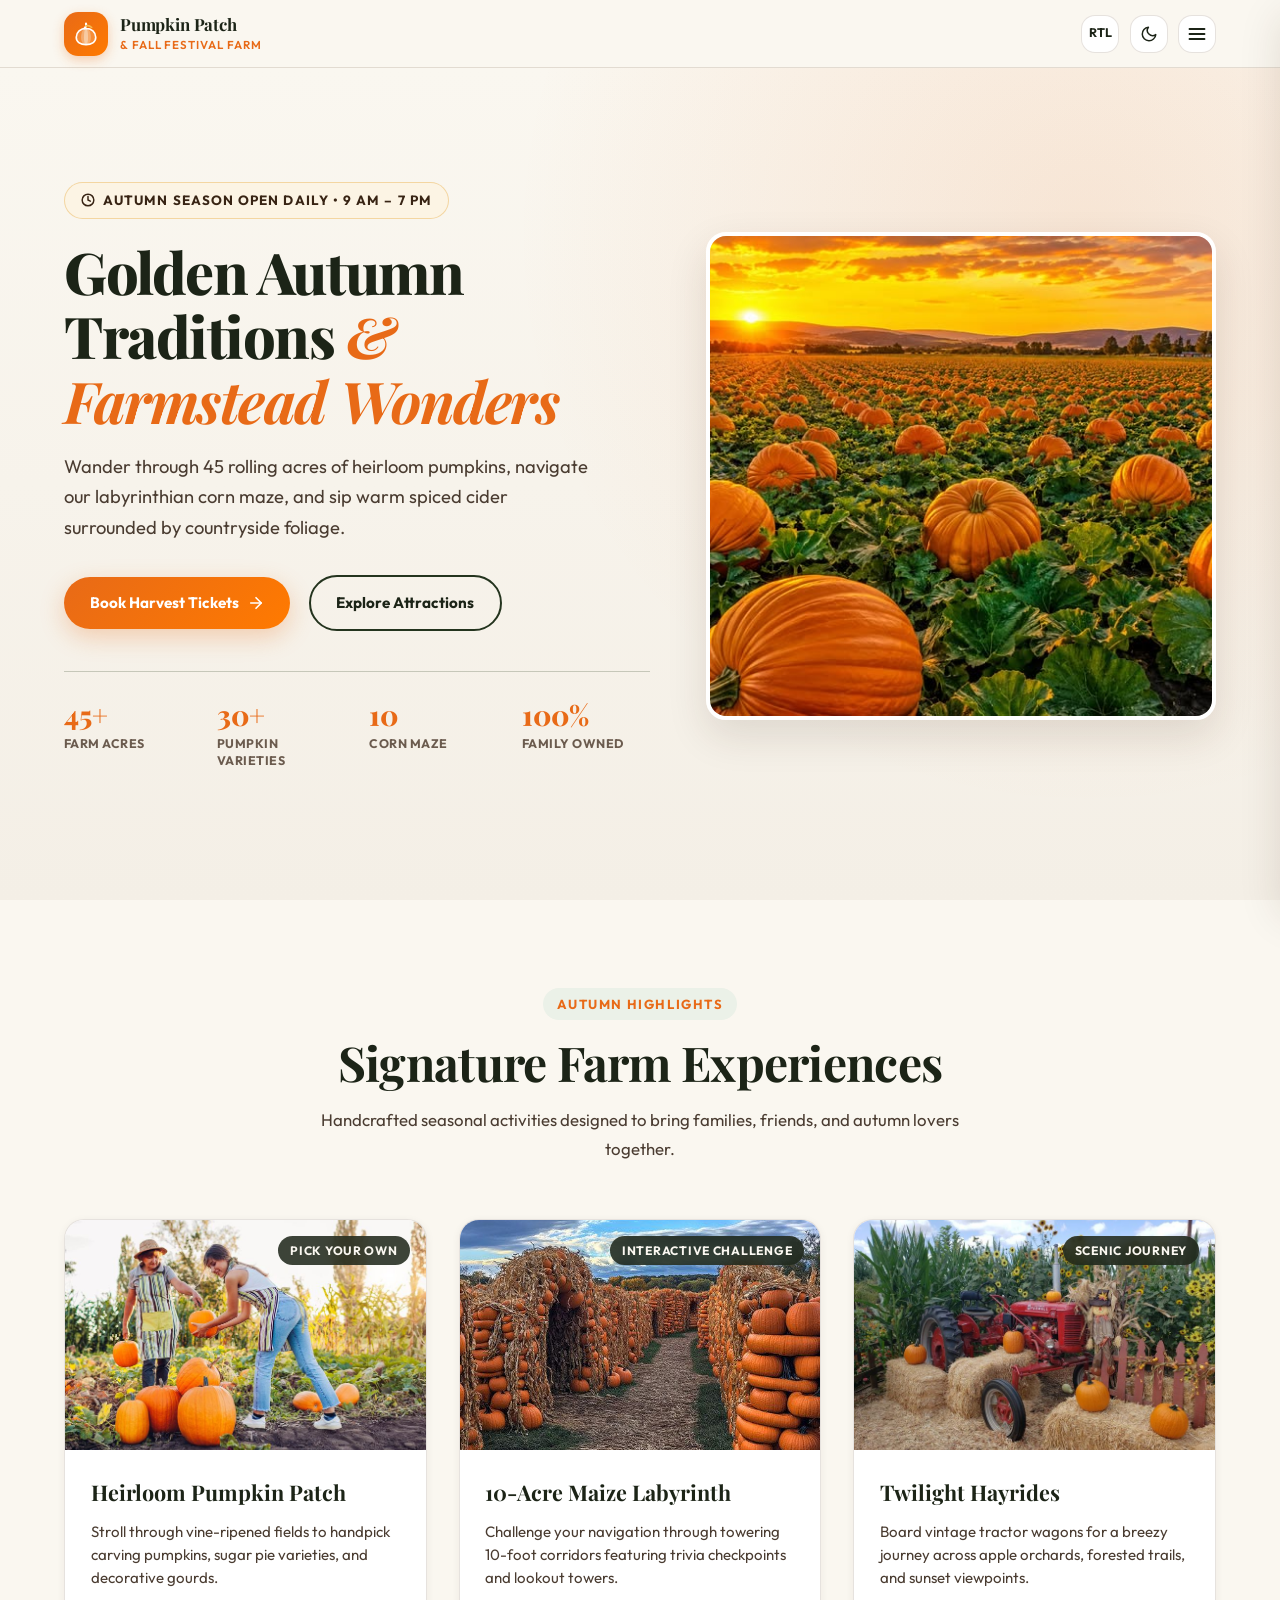
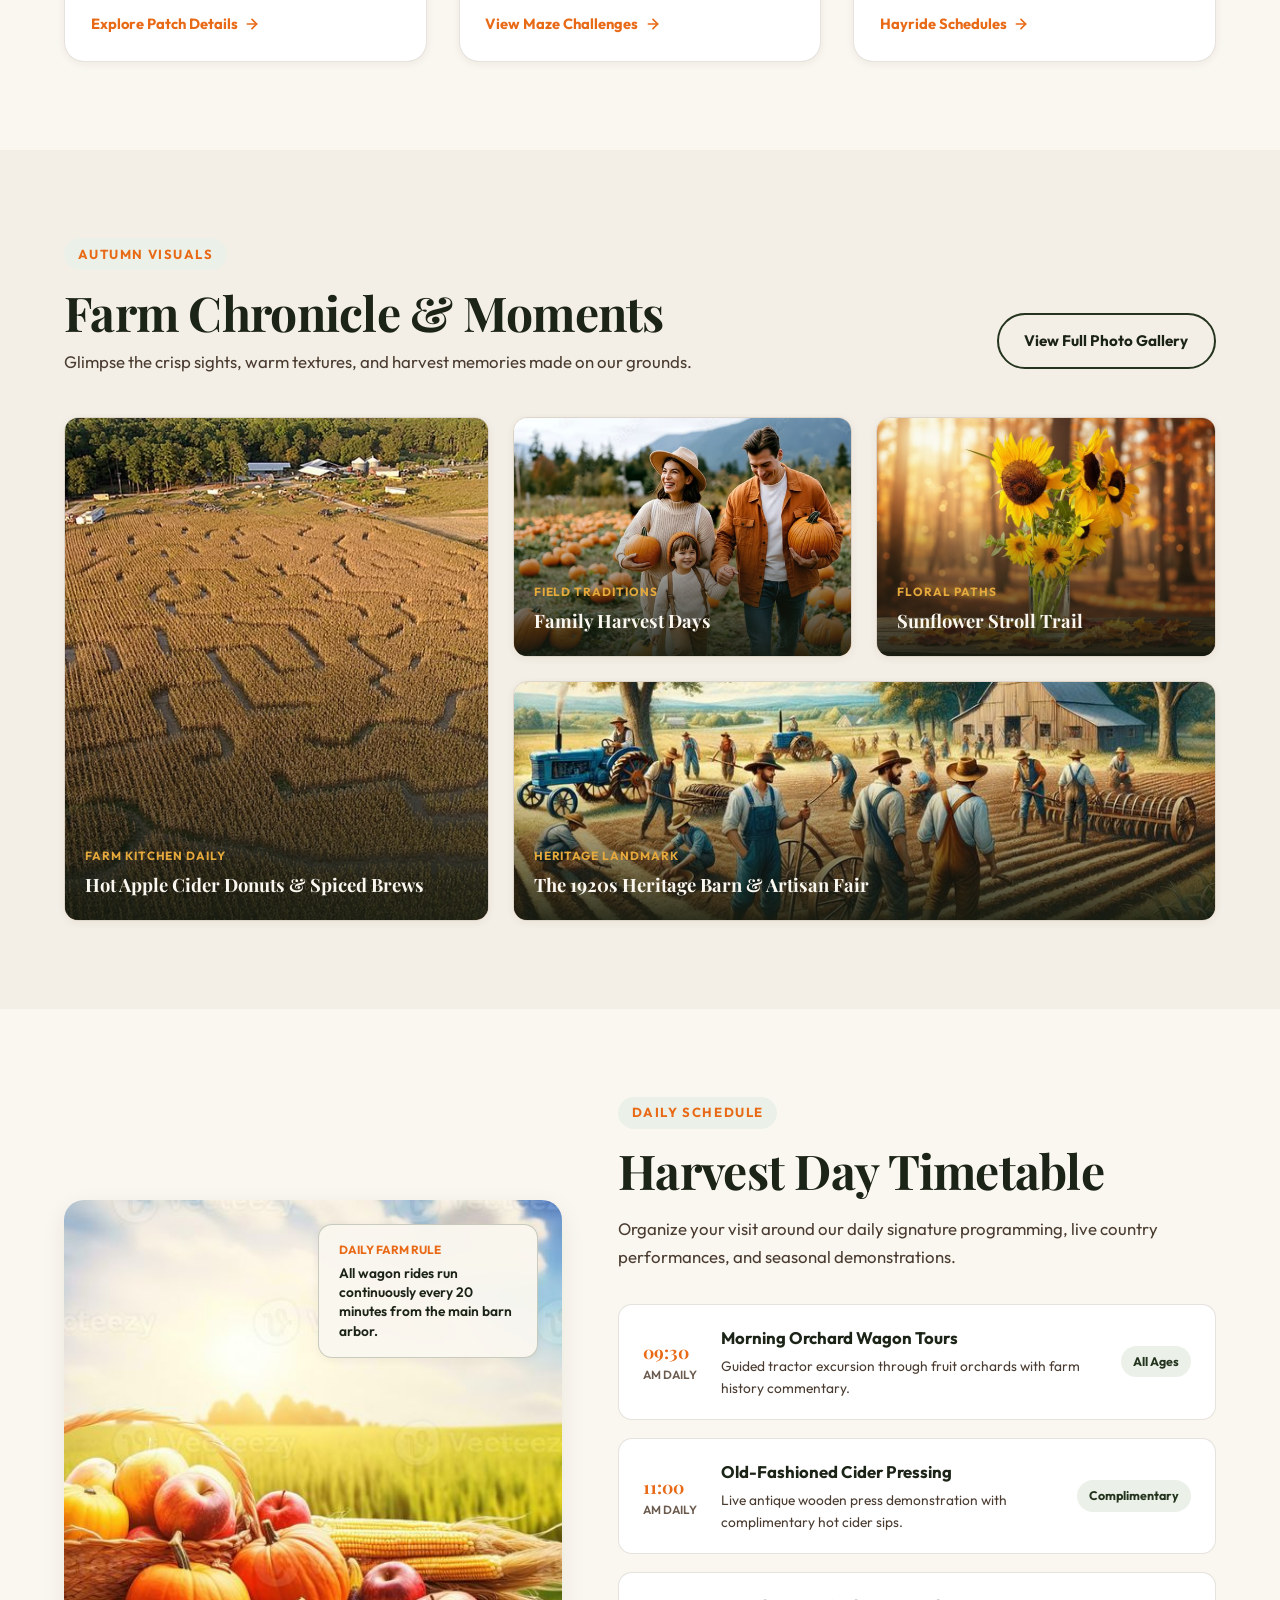
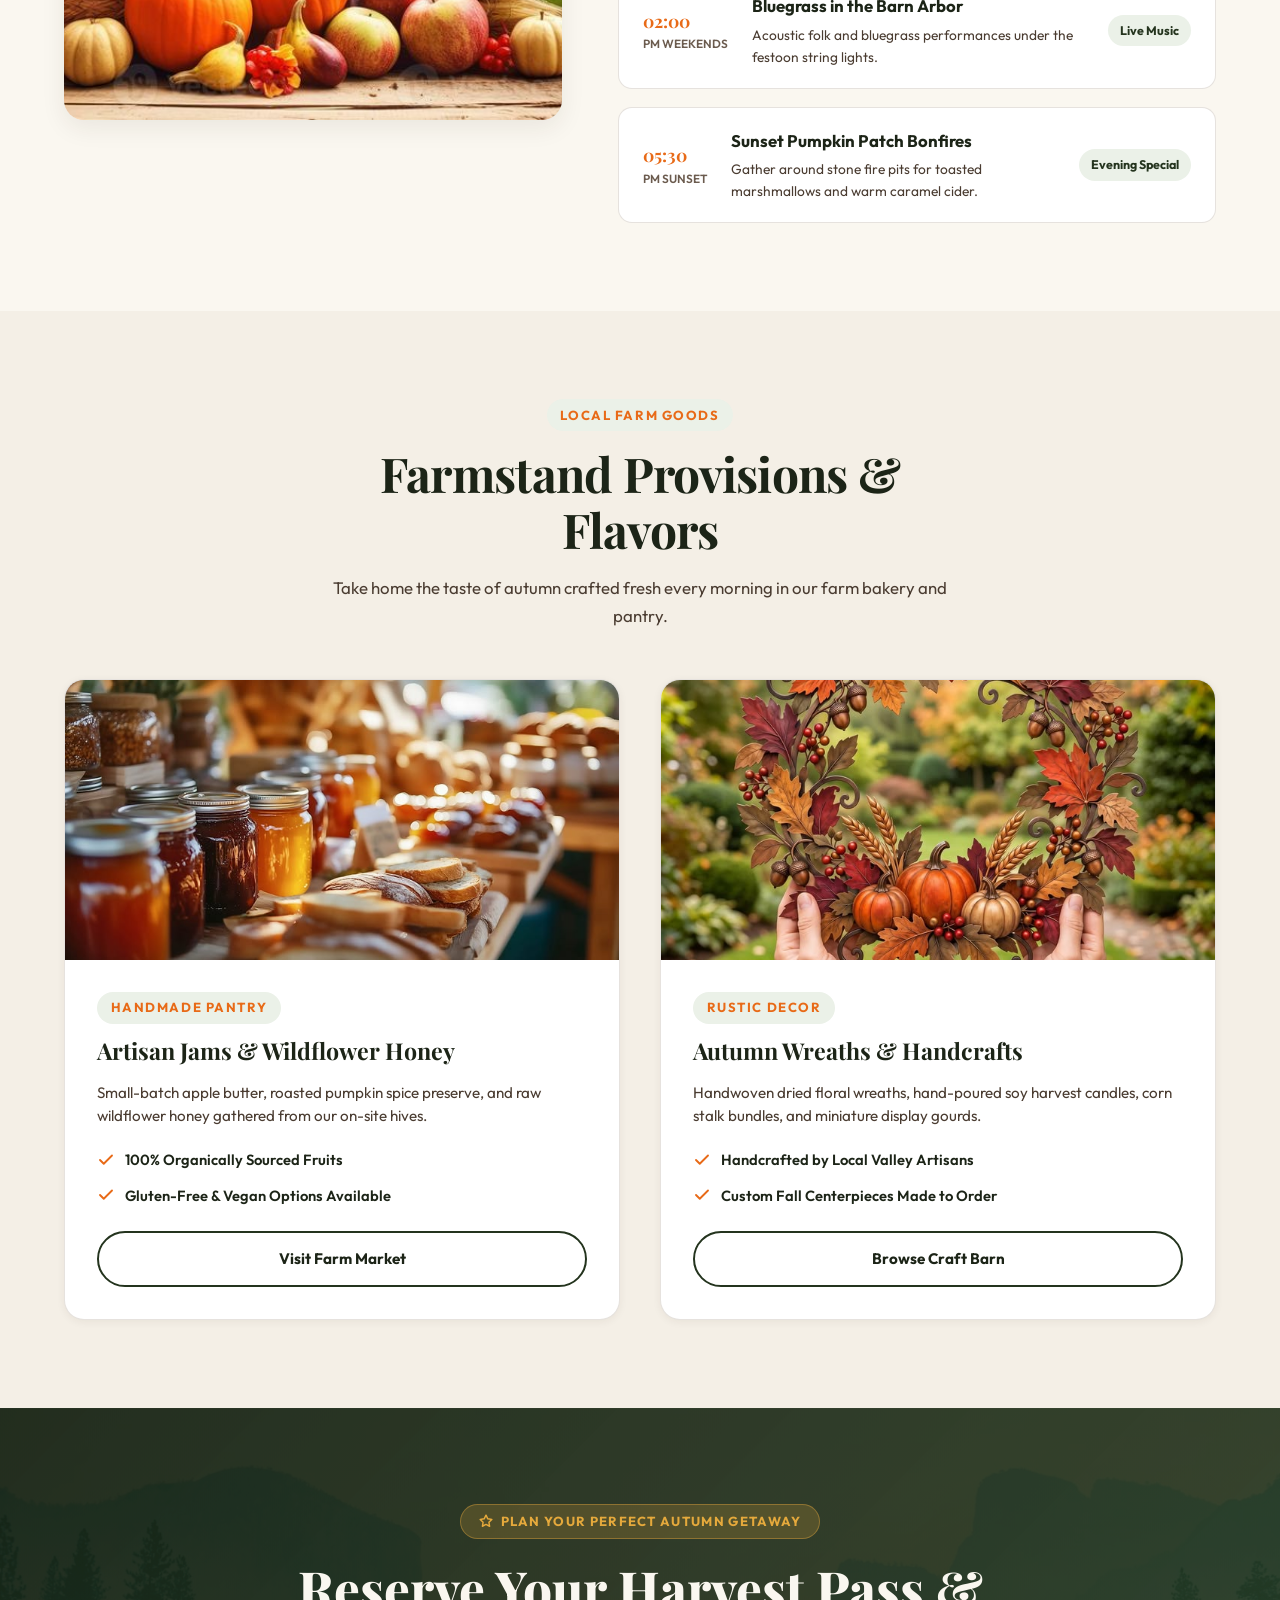
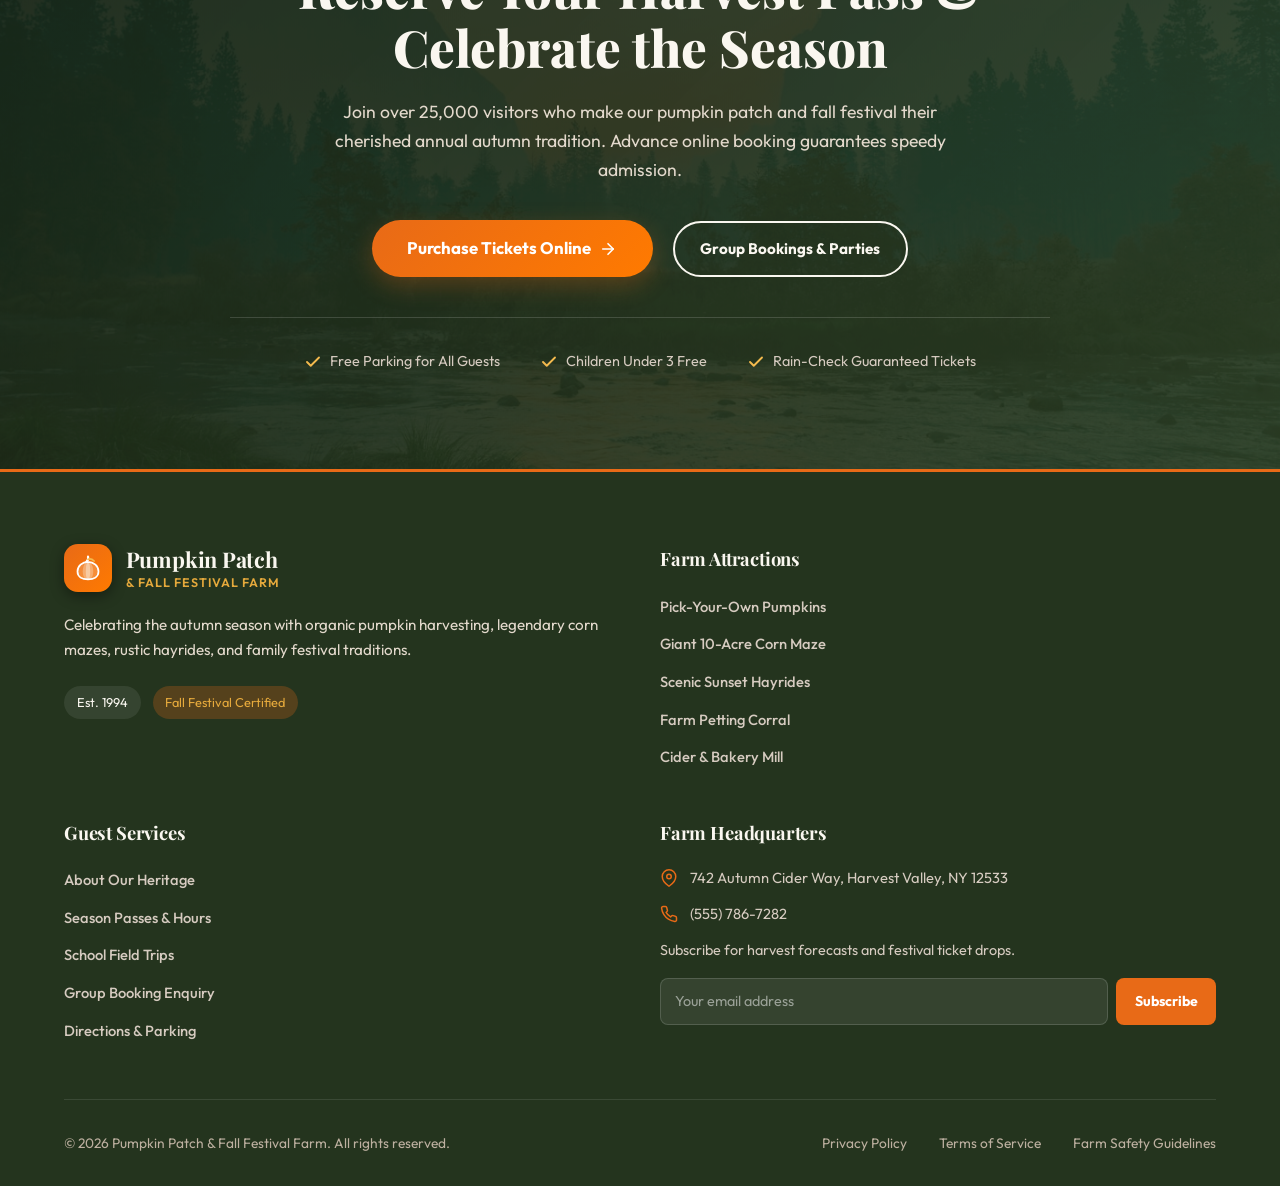
==== commit 3ad2d1f9: "update" ====
--- a/index.html
+++ b/index.html
@@ -287,7 +287,7 @@
               </div>
               <div class="hero-stat-item">
                 <span class="hero-stat-number">10</span>
-                <span class="hero-stat-label">Acre Corn Maze</span>
+                <span class="hero-stat-label">Corn Maze</span>
               </div>
               <div class="hero-stat-item">
                 <span class="hero-stat-number">100%</span>
--- a/assets/css/style.css
+++ b/assets/css/style.css
@@ -1357,10 +1357,18 @@
    ========================================================================== */
 .hero-section {
   position: relative;
-  padding: 3.5rem 0 5rem;
+  min-height: calc(100vh - 68px);
+  min-height: calc(100dvh - 68px);
+  display: flex;
+  align-items: center;
+  padding: 3.5rem 0 4.5rem;
   background: radial-gradient(circle at 85% 20%, rgba(232, 106, 23, 0.12), transparent 45%),
               linear-gradient(180deg, var(--bg-primary) 0%, var(--bg-secondary) 100%);
   overflow: hidden;
+}
+
+.hero-section .container {
+  width: 100%;
 }
 
 [data-theme="dark"] .hero-section {
@@ -1436,9 +1444,10 @@
 }
 
 .hero-stats-row {
-  display: flex;
-  align-items: center;
-  gap: 2rem;
+  display: grid;
+  grid-template-columns: repeat(4, 1fr);
+  align-items: start;
+  gap: 1.5rem;
   padding-top: 1.75rem;
   border-top: 1px solid var(--border-medium);
   width: 100%;
@@ -1447,6 +1456,13 @@
 .hero-stat-item {
   display: flex;
   flex-direction: column;
+  align-items: flex-start;
+  text-align: left;
+}
+
+[dir="rtl"] .hero-stat-item {
+  align-items: flex-end;
+  text-align: right;
 }
 
 .hero-stat-number {
@@ -1454,16 +1470,19 @@
   font-size: 1.75rem;
   font-weight: 800;
   color: var(--color-pumpkin);
-  line-height: 1;
+  line-height: 1.1;
+  display: block;
 }
 
 .hero-stat-label {
-  font-size: 0.8rem;
-  font-weight: 600;
+  font-size: 0.78rem;
+  font-weight: 700;
   color: var(--text-muted);
   text-transform: uppercase;
   letter-spacing: 0.04em;
-  margin-top: 0.25rem;
+  margin-top: 0.35rem;
+  line-height: 1.35;
+  display: block;
 }
 
 .hero-visual-wrapper {
@@ -1992,11 +2011,12 @@
    ========================================================================== */
 .fair-hero-section {
   position: relative;
-  min-height: 88vh;
+  min-height: calc(100vh - 68px);
+  min-height: calc(100dvh - 68px);
   display: flex;
   align-items: center;
   justify-content: center;
-  padding: 7rem 0 6rem;
+  padding: 5.5rem 0;
   overflow: hidden;
   text-align: center;
   color: #FAF7F0;
@@ -2134,16 +2154,28 @@
 }
 
 .strip-item {
-  display: flex;
-  align-items: center;
-  gap: 0.55rem;
+  display: inline-flex;
+  align-items: center;
+  gap: 0.65rem;
   font-size: 0.9rem;
   font-weight: 700;
   color: #FAF7F0;
+  line-height: 1.2;
 }
 
 .strip-item svg {
   color: var(--color-bright-orange);
+  width: 18px;
+  height: 18px;
+  min-width: 18px;
+  flex-shrink: 0;
+  display: block;
+}
+
+.strip-item span {
+  display: inline-block;
+  line-height: 1.2;
+  white-space: nowrap;
 }
 
 /* ==========================================================================
@@ -2651,18 +2683,21 @@
 .heritage-pill {
   display: inline-flex;
   align-items: center;
-  gap: 0.5rem;
+  justify-content: center;
+  gap: 0.65rem;
   background: rgba(250, 247, 240, 0.14);
   backdrop-filter: blur(8px);
   -webkit-backdrop-filter: blur(8px);
   border: 1px solid rgba(250, 247, 240, 0.28);
-  padding: 0.6rem 1.25rem;
+  padding: 0.65rem 1.4rem;
   border-radius: var(--radius-full);
   font-size: 0.88rem;
   font-weight: 700;
   color: #FAF7F0;
   box-shadow: 0 4px 16px rgba(0, 0, 0, 0.25);
   transition: all var(--transition-fast);
+  line-height: 1.2;
+  min-height: 42px;
 }
 
 .heritage-pill:hover {
@@ -2676,11 +2711,20 @@
 }
 
 .founder-mini-thumb {
-  width: 26px;
-  height: 26px;
+  width: 20px;
+  height: 20px;
+  min-width: 20px;
   border-radius: var(--radius-full);
   object-fit: cover;
   border: 1.5px solid #FAF7F0;
+  flex-shrink: 0;
+  display: block;
+}
+
+.heritage-pill span {
+  display: inline-block;
+  line-height: 1.2;
+  white-space: nowrap;
 }
 
 /* ==========================================================================
@@ -3032,7 +3076,7 @@
 .anchor-pill {
   display: inline-flex;
   align-items: center;
-  gap: 0.65rem;
+  gap: 0.75rem;
   background: rgba(250, 247, 240, 0.14);
   backdrop-filter: blur(8px);
   -webkit-backdrop-filter: blur(8px);
@@ -3044,6 +3088,21 @@
   color: #FAF7F0;
   box-shadow: 0 4px 16px rgba(0, 0, 0, 0.25);
   transition: all var(--transition-fast);
+  line-height: 1.2;
+}
+
+.anchor-pill svg {
+  width: 18px;
+  height: 18px;
+  min-width: 18px;
+  flex-shrink: 0;
+  display: block;
+}
+
+.anchor-pill span {
+  display: inline-block;
+  line-height: 1.2;
+  white-space: nowrap;
 }
 
 .anchor-pill:hover {
@@ -3393,7 +3452,7 @@
 .status-pill-item {
   display: inline-flex;
   align-items: center;
-  gap: 0.65rem;
+  gap: 0.75rem;
   background-color: var(--bg-card);
   border: 1px solid var(--border-medium);
   padding: 0.65rem 1.4rem;
@@ -3402,14 +3461,41 @@
   font-weight: 700;
   color: var(--text-primary);
   box-shadow: var(--shadow-sm);
+  line-height: 1.2;
+}
+
+.status-pill-item svg {
+  width: 18px;
+  height: 18px;
+  min-width: 18px;
+  flex-shrink: 0;
+  display: block;
 }
 
 .status-indicator-dot {
+  width: 18px;
+  height: 18px;
+  min-width: 18px;
+  display: inline-flex;
+  align-items: center;
+  justify-content: center;
+  flex-shrink: 0;
+}
+
+.status-indicator-dot::before {
+  content: '';
   width: 10px;
   height: 10px;
   border-radius: var(--radius-full);
   background-color: #27AE60;
   box-shadow: 0 0 0 3px rgba(39, 174, 96, 0.25);
+  display: block;
+}
+
+.status-pill-item span {
+  display: inline-block;
+  line-height: 1.2;
+  white-space: nowrap;
 }
 
 /* ==========================================================================
@@ -3644,8 +3730,9 @@
 
 .hours-item {
   display: flex;
-  align-items: center;
+  align-items: baseline;
   justify-content: space-between;
+  gap: 1.25rem;
   padding-bottom: 0.85rem;
   border-bottom: 1px dashed var(--border-medium);
 }
@@ -3654,12 +3741,18 @@
   font-weight: 600;
   color: var(--text-primary);
   font-size: 0.95rem;
+  line-height: 1.4;
+  flex: 1 1 auto;
 }
 
 .hours-item-time {
   font-weight: 700;
   color: var(--color-pumpkin);
-  font-size: 0.95rem;
+  font-size: 0.92rem;
+  white-space: nowrap;
+  flex-shrink: 0;
+  text-align: right;
+  letter-spacing: -0.01em;
 }
 
 /* ==========================================================================
@@ -3785,18 +3878,33 @@
 .trip-stat-badge {
   display: inline-flex;
   align-items: center;
-  gap: 0.6rem;
+  gap: 0.75rem;
   background: rgba(250, 247, 240, 0.14);
   backdrop-filter: blur(8px);
   -webkit-backdrop-filter: blur(8px);
   border: 1px solid rgba(250, 247, 240, 0.28);
-  padding: 0.6rem 1.25rem;
+  padding: 0.65rem 1.4rem;
   border-radius: var(--radius-full);
   font-size: 0.88rem;
   font-weight: 700;
   color: #FAF7F0;
   box-shadow: 0 4px 16px rgba(0, 0, 0, 0.25);
   transition: all var(--transition-fast);
+  line-height: 1.2;
+}
+
+.trip-stat-badge svg {
+  width: 18px;
+  height: 18px;
+  min-width: 18px;
+  flex-shrink: 0;
+  display: block;
+}
+
+.trip-stat-badge span {
+  display: inline-block;
+  line-height: 1.2;
+  white-space: nowrap;
 }
 
 .trip-stat-badge:hover {
@@ -4066,7 +4174,8 @@
   display: flex;
   align-items: center;
   justify-content: center;
-  padding: 3.5rem 0 1.5rem;
+  padding: 5.5rem 0 3.5rem;
+  scroll-margin-top: calc(var(--header-height) + 1.5rem);
   background: radial-gradient(circle at 80% 20%, rgba(229, 169, 60, 0.16), transparent 50%),
               linear-gradient(180deg, var(--bg-primary) 0%, var(--bg-secondary) 100%);
   text-align: center;
@@ -4109,7 +4218,7 @@
 .channel-pill {
   display: inline-flex;
   align-items: center;
-  gap: 0.65rem;
+  gap: 0.75rem;
   padding: 0.65rem 1.4rem;
   border-radius: var(--radius-full);
   background-color: var(--bg-card);
@@ -4119,6 +4228,21 @@
   color: var(--text-primary);
   box-shadow: var(--shadow-sm);
   transition: all var(--transition-fast);
+  line-height: 1.2;
+}
+
+.channel-pill svg {
+  width: 18px;
+  height: 18px;
+  min-width: 18px;
+  flex-shrink: 0;
+  display: block;
+}
+
+.channel-pill span {
+  display: inline-block;
+  line-height: 1.2;
+  white-space: nowrap;
 }
 
 .channel-pill:hover {
@@ -4332,6 +4456,31 @@
   min-height: 120px;
 }
 
+/* Date Input Styling & Dark Mode White Calendar Icon */
+input[type="date"] {
+  cursor: pointer;
+}
+
+input[type="date"]::-webkit-calendar-picker-indicator,
+#contactDate::-webkit-calendar-picker-indicator {
+  cursor: pointer;
+  border-radius: var(--radius-sm);
+  padding: 2px;
+  transition: opacity var(--transition-fast), filter var(--transition-fast);
+}
+
+[data-theme="dark"] input[type="date"]::-webkit-calendar-picker-indicator,
+[data-theme="dark"] #contactDate::-webkit-calendar-picker-indicator {
+  filter: invert(1) brightness(1.2);
+  opacity: 0.95;
+}
+
+[data-theme="dark"] input[type="date"]::-webkit-calendar-picker-indicator:hover,
+[data-theme="dark"] #contactDate::-webkit-calendar-picker-indicator:hover {
+  filter: invert(1) brightness(1.5);
+  opacity: 1;
+}
+
 .contact-info-cards-col {
   display: flex;
   flex-direction: column;
--- a/assets/css/responsive.css
+++ b/assets/css/responsive.css
@@ -275,6 +275,13 @@
 
 /* Tablets (max-width: 991px) */
 @media (max-width: 991px) {
+  .hero-section {
+    min-height: calc(100vh - 68px);
+    min-height: calc(100dvh - 68px);
+    display: flex;
+    align-items: center;
+    padding: 3.5rem 0 4rem;
+  }
   .hero-grid {
     grid-template-columns: 1fr;
     gap: 3rem;
@@ -323,6 +330,10 @@
 /* Mobile Phones (max-width: 640px) */
 @media (max-width: 640px) {
   .hero-section {
+    min-height: calc(100vh - 68px);
+    min-height: calc(100dvh - 68px);
+    display: flex;
+    align-items: center;
     padding: 2.5rem 0 3.5rem;
   }
   .hero-title {
@@ -341,11 +352,17 @@
     width: 100%;
   }
   .hero-stats-row {
-    gap: 1.25rem;
-    justify-content: space-between;
+    grid-template-columns: repeat(4, 1fr);
+    gap: 0.75rem;
+    align-items: start;
   }
   .hero-stat-number {
-    font-size: 1.4rem;
+    font-size: 1.35rem;
+    line-height: 1.1;
+  }
+  .hero-stat-label {
+    font-size: 0.72rem;
+    line-height: 1.3;
   }
   .hero-main-img {
     height: 280px;
@@ -394,6 +411,19 @@
   }
 }
 
+@media (max-width: 480px) {
+  .hero-stats-row {
+    grid-template-columns: repeat(2, 1fr);
+    gap: 1.25rem 1.5rem;
+  }
+  .hero-stat-number {
+    font-size: 1.5rem;
+  }
+  .hero-stat-label {
+    font-size: 0.78rem;
+  }
+}
+
 /* ==========================================================================
    HOME 2 - SECTION RESPONSIVE ADAPTATIONS
    ========================================================================== */
@@ -401,8 +431,12 @@
 /* Tablets (max-width: 991px) */
 @media (max-width: 991px) {
   .fair-hero-section {
-    min-height: 80vh;
-    padding: 5.5rem 0 4.5rem;
+    min-height: calc(100vh - 68px);
+    min-height: calc(100dvh - 68px);
+    display: flex;
+    align-items: center;
+    justify-content: center;
+    padding: 5rem 0 4.5rem;
   }
   .fair-hero-floating-strip {
     gap: 1.5rem;
@@ -462,7 +496,11 @@
 /* Mobile Phones (max-width: 640px) */
 @media (max-width: 640px) {
   .fair-hero-section {
-    min-height: 75vh;
+    min-height: calc(100vh - 68px);
+    min-height: calc(100dvh - 68px);
+    display: flex;
+    align-items: center;
+    justify-content: center;
     padding: 4.5rem 0 3.5rem;
   }
   .fair-hero-title {
@@ -482,13 +520,19 @@
   .fair-hero-floating-strip {
     flex-direction: column;
     gap: 0.75rem;
-    padding: 1rem 1.25rem;
+    padding: 1.1rem 1.25rem;
     border-radius: var(--radius-lg);
     width: 100%;
+    max-width: 350px;
+    margin: 0 auto;
+    align-items: center;
   }
   .strip-item {
-    justify-content: center;
+    width: 100%;
+    max-width: 290px;
+    justify-content: flex-start;
     font-size: 0.85rem;
+    margin: 0 auto;
   }
   .zone-row {
     grid-template-columns: 1fr;
@@ -572,10 +616,14 @@
     flex-direction: column;
     gap: 0.75rem;
     width: 100%;
+    align-items: center;
   }
   .heritage-pill {
     width: 100%;
+    max-width: 350px;
     justify-content: center;
+    padding: 0.65rem 1.4rem;
+    margin: 0 auto;
   }
   .farm-ribbon-grid {
     grid-template-columns: 1fr;
@@ -636,12 +684,15 @@
     flex-direction: column;
     gap: 0.75rem;
     width: 100%;
+    align-items: center;
   }
   .anchor-pill {
     width: 100%;
-    justify-content: center;
-    padding: 0.65rem 1rem;
+    max-width: 350px;
+    justify-content: flex-start;
+    padding: 0.65rem 1.4rem;
     font-size: 0.88rem;
+    margin: 0 auto;
   }
   .deepdive-media {
     height: 240px;
@@ -686,10 +737,15 @@
   .tickets-status-strip {
     flex-direction: column;
     gap: 0.75rem;
+    width: 100%;
+    align-items: center;
   }
   .status-pill-item {
     width: 100%;
-    justify-content: center;
+    max-width: 350px;
+    justify-content: flex-start;
+    padding: 0.65rem 1.4rem;
+    margin: 0 auto;
   }
   .visitor-gallery-grid {
     grid-template-columns: 1fr;
@@ -701,7 +757,34 @@
     padding: 1.75rem 1.25rem;
   }
   .hours-col {
-    padding: 1.75rem 1.25rem;
+    padding: 1.6rem 1.15rem;
+  }
+  .hours-item {
+    gap: 0.75rem;
+  }
+  .hours-item-name {
+    font-size: 0.88rem;
+    line-height: 1.35;
+  }
+  .hours-item-time {
+    font-size: 0.85rem;
+    white-space: nowrap;
+    flex-shrink: 0;
+  }
+}
+
+@media (max-width: 480px) {
+  .hours-col {
+    padding: 1.4rem 0.95rem;
+  }
+  .hours-item {
+    gap: 0.5rem;
+  }
+  .hours-item-name {
+    font-size: 0.84rem;
+  }
+  .hours-item-time {
+    font-size: 0.82rem;
   }
 }
 
@@ -739,10 +822,23 @@
     flex-direction: column;
     gap: 0.75rem;
     width: 100%;
+    align-items: center;
   }
   .trip-stat-badge {
     width: 100%;
-    justify-content: center;
+    max-width: 350px;
+    justify-content: flex-start;
+    padding: 0.65rem 1.4rem;
+    margin: 0 auto;
+  }
+  .logistics-timeline {
+    grid-template-columns: 1fr;
+    max-width: 440px;
+    margin: 2rem auto 0;
+    gap: 1.25rem;
+  }
+  .logistics-card {
+    padding: 1.6rem 1.35rem;
   }
   .students-gallery-grid {
     grid-template-columns: 1fr;
@@ -759,7 +855,7 @@
 @media (max-width: 992px) {
   .contact-hero-section {
     min-height: auto;
-    padding: 3rem 1rem 1.25rem;
+    padding: 4.75rem 1.25rem 3rem;
   }
   .contact-form-section {
     padding: 1.25rem 0 4rem;
@@ -784,7 +880,7 @@
 @media (max-width: 640px) {
   .contact-hero-section {
     min-height: auto;
-    padding: 2.25rem 1rem 1rem;
+    padding: 4.25rem 1rem 2.5rem;
   }
   .contact-form-section {
     padding: 1rem 0 3.5rem;
@@ -808,10 +904,45 @@
     flex-direction: column;
     gap: 0.75rem;
     width: 100%;
+    align-items: center;
   }
   .channel-pill {
     width: 100%;
-    justify-content: center;
+    max-width: 350px;
+    justify-content: flex-start;
+    padding: 0.65rem 1.4rem;
+    margin: 0 auto;
+  }
+}
+
+/* Unified Hero Pill Strips Stacking & Strict Left-Aligned Icons & Text (max-width: 860px) */
+@media (max-width: 860px) {
+  .channel-pill-row,
+  .tickets-status-strip,
+  .attract-anchor-strip,
+  .trips-stats-strip,
+  .about-heritage-pills {
+    flex-direction: column !important;
+    gap: 0.75rem !important;
+    width: 100% !important;
+    align-items: center !important;
+  }
+  .channel-pill,
+  .status-pill-item,
+  .anchor-pill,
+  .trip-stat-badge {
+    width: 100% !important;
+    max-width: 340px !important;
+    justify-content: flex-start !important;
+    padding: 0.65rem 1.4rem !important;
+    margin: 0 auto !important;
+  }
+  .heritage-pill {
+    width: 100% !important;
+    max-width: 340px !important;
+    justify-content: center !important;
+    padding: 0.65rem 1.4rem !important;
+    margin: 0 auto !important;
   }
 }
 
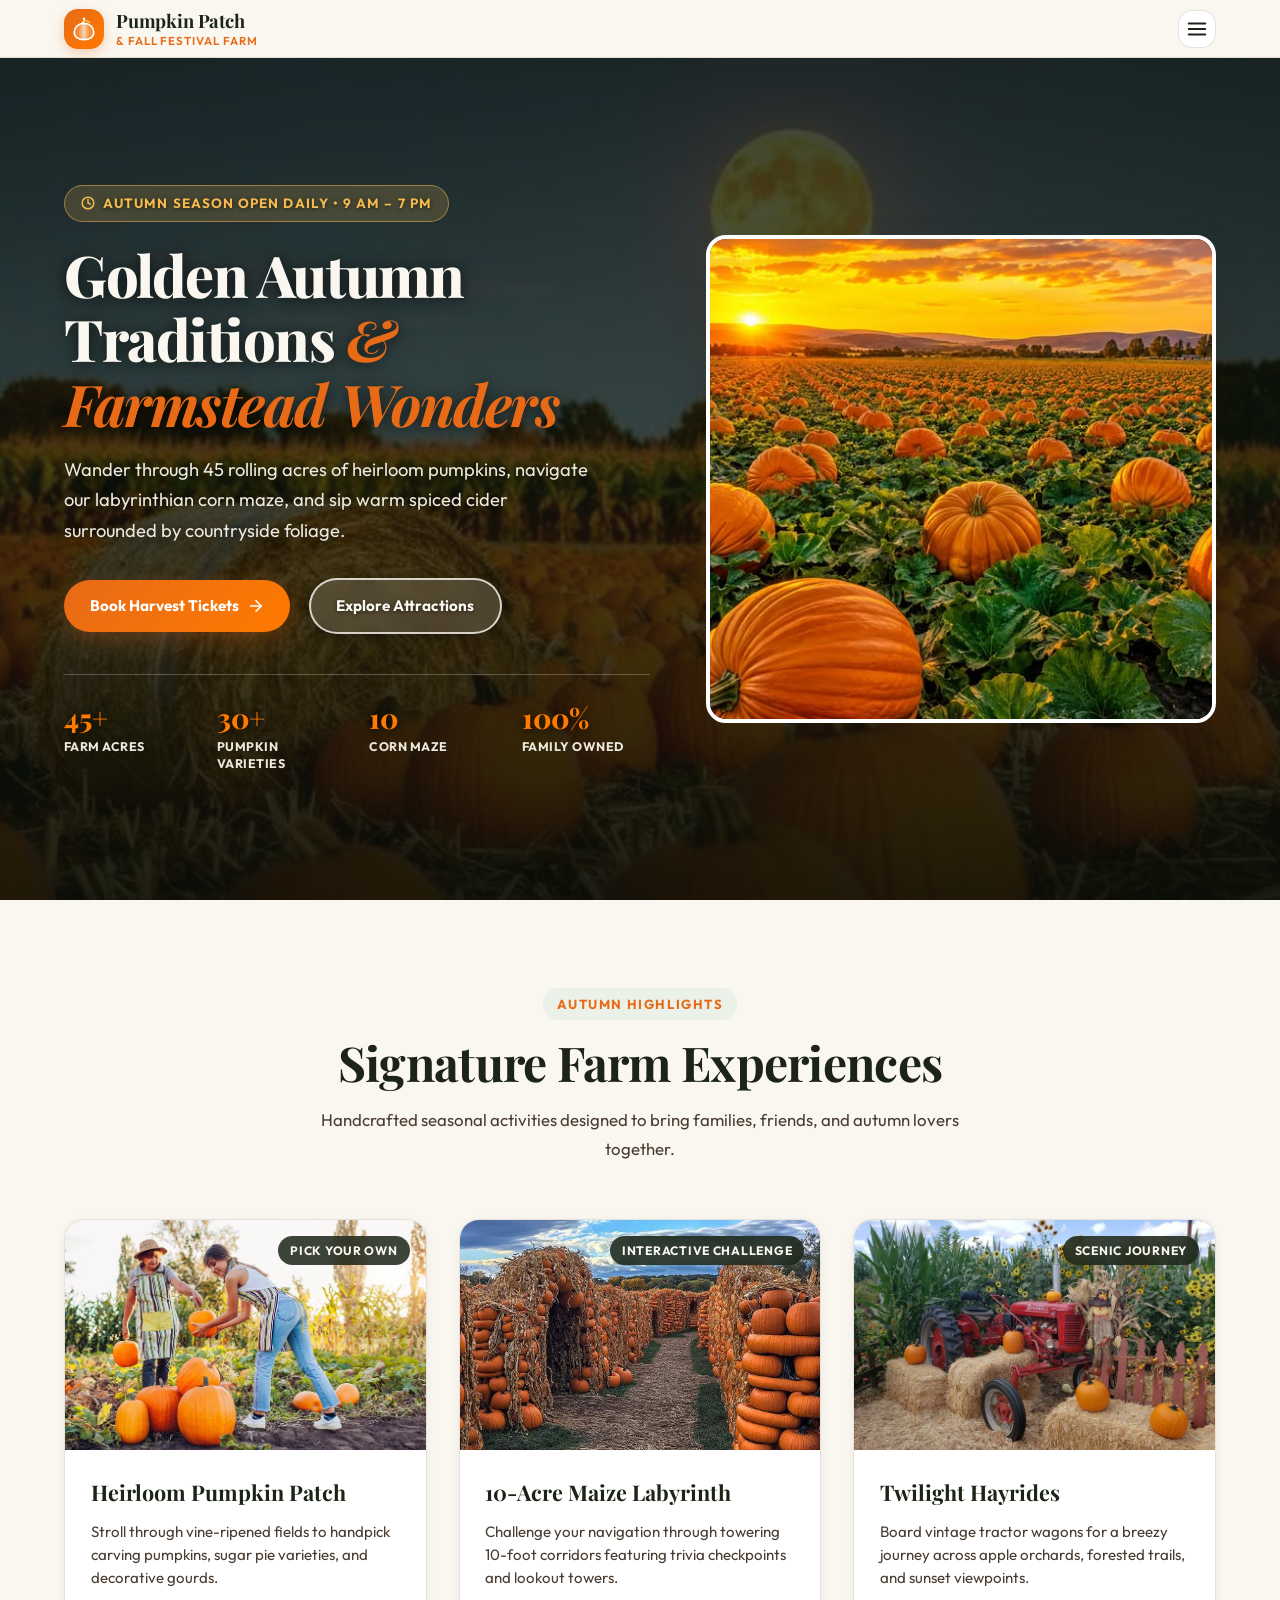
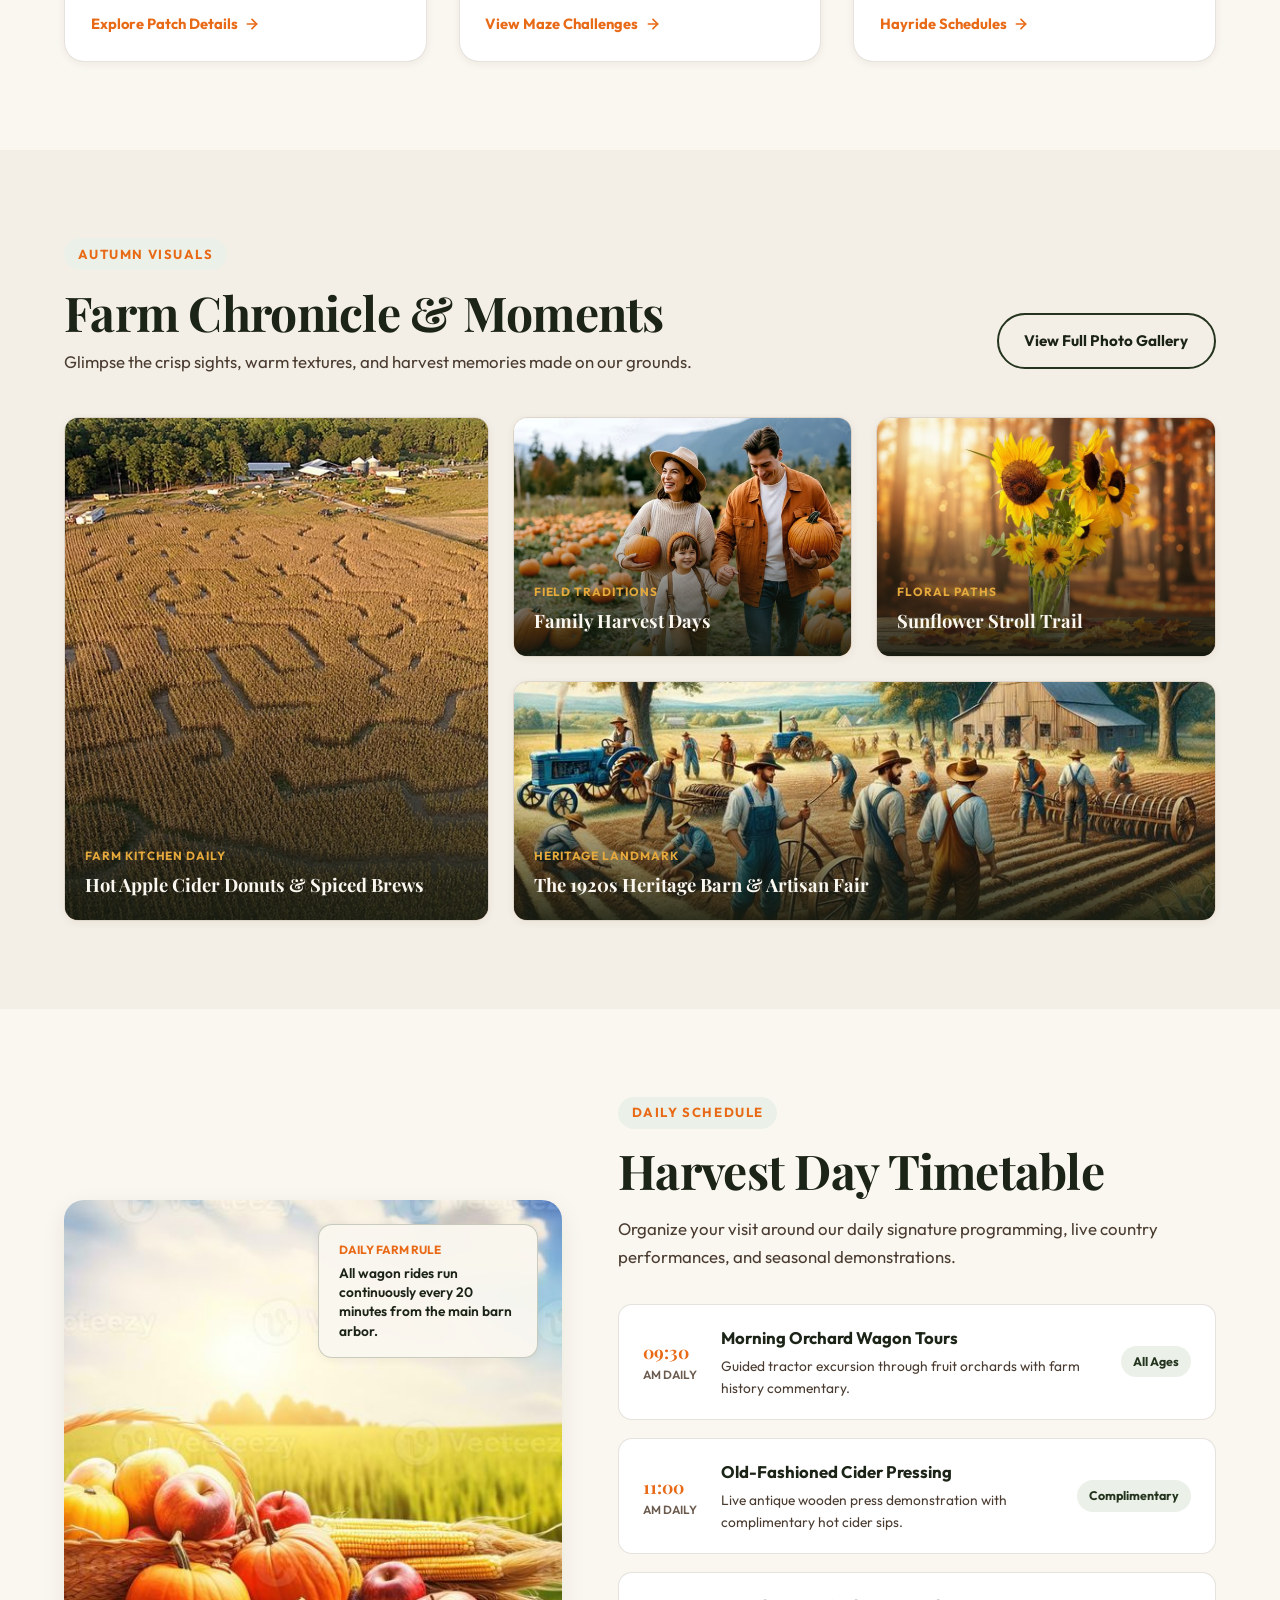
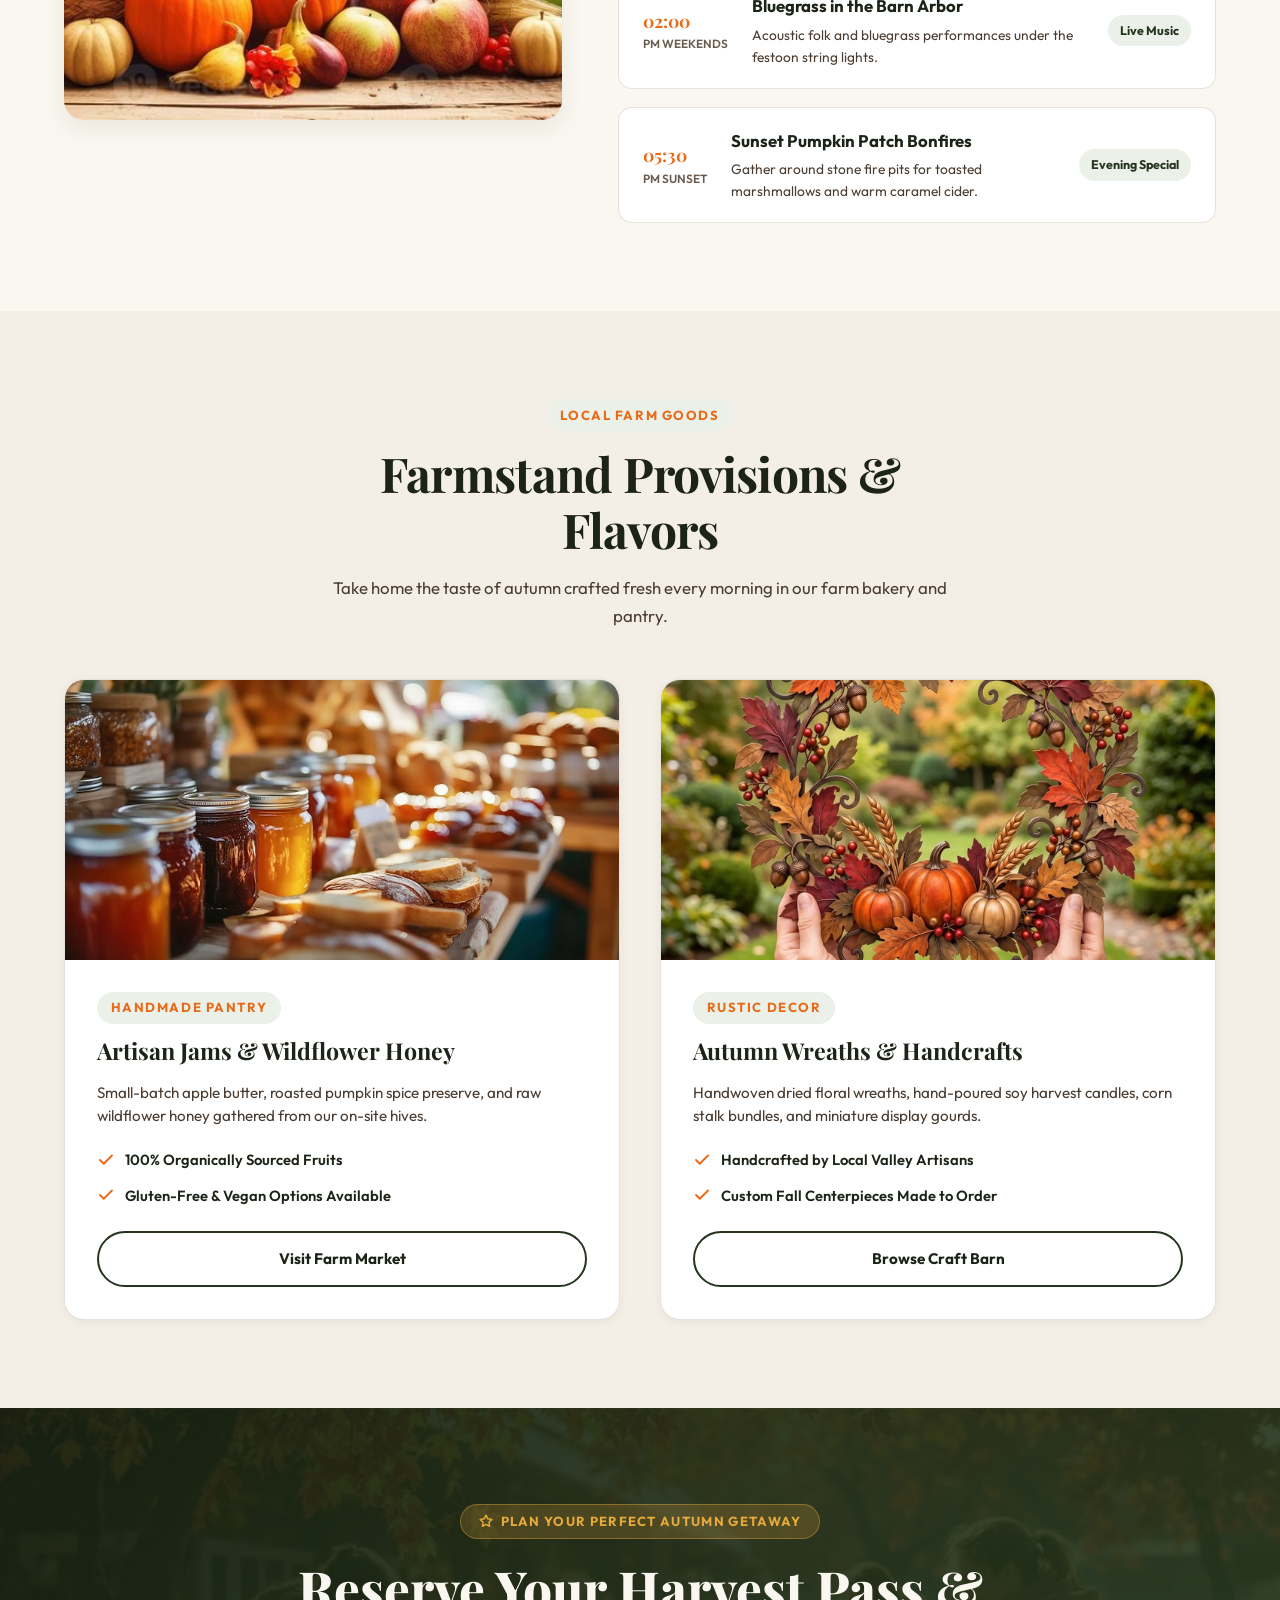
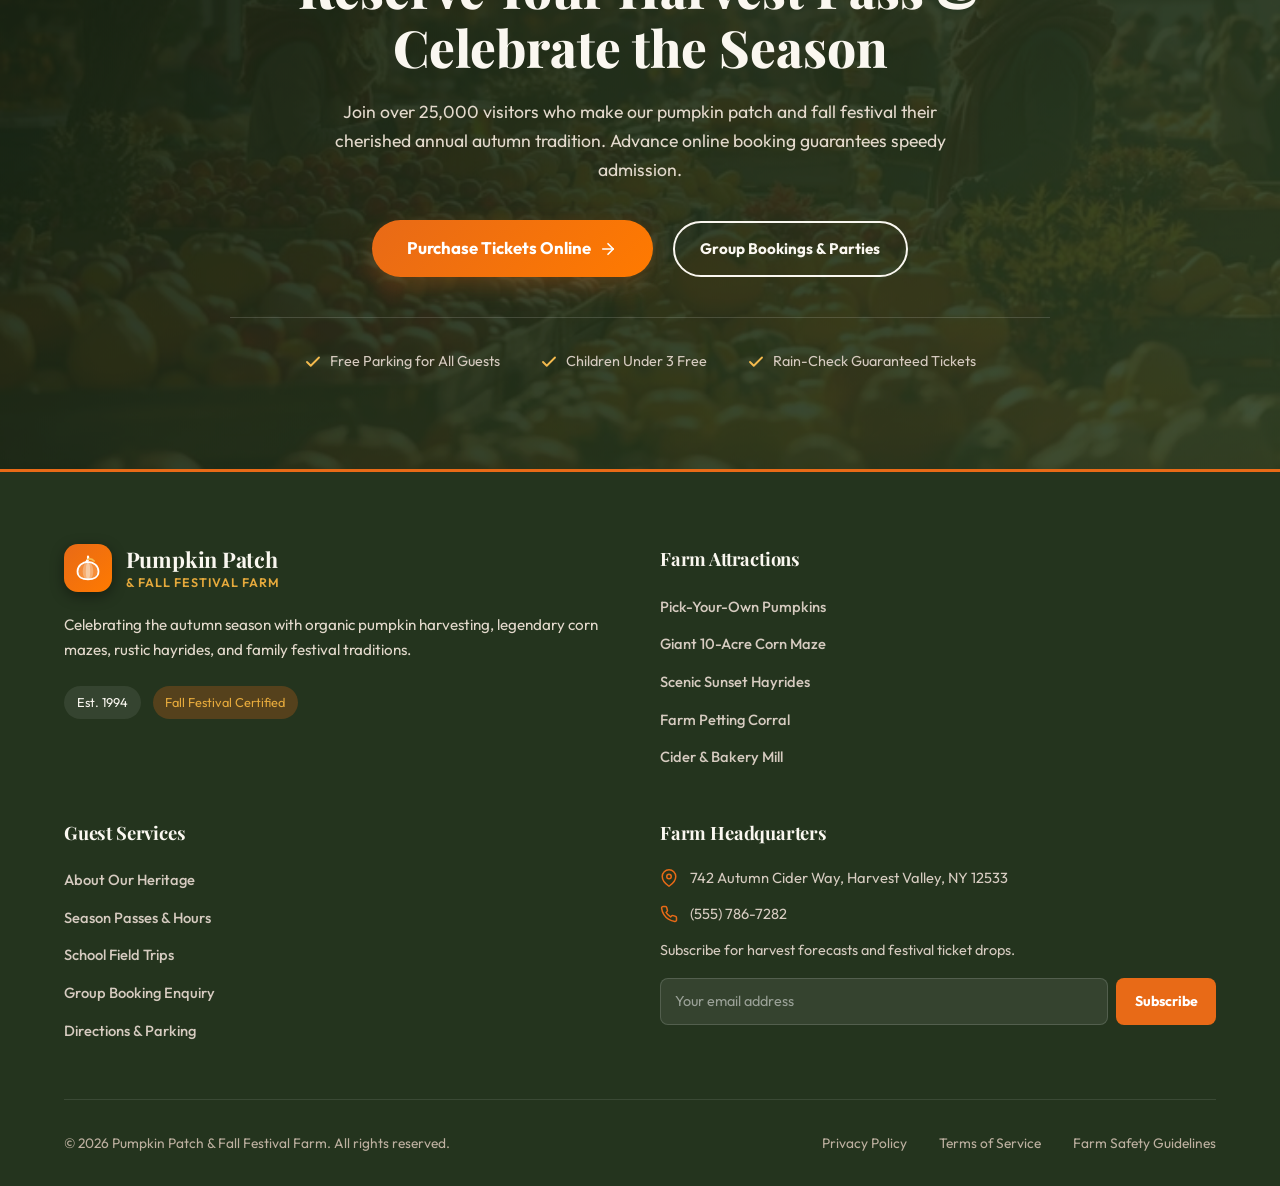
==== commit ca0a99ad: "update" ====
--- a/index.html
+++ b/index.html
@@ -57,12 +57,13 @@
         </div>
       </a>
 
-      <!-- Exactly 6 Nav Items -->
+      <!-- Exactly 6 Nav Items (Open Navigation Redesign) -->
       <nav class="desktop-nav" aria-label="Main Navigation">
         <ul class="nav-list">
           <li class="nav-item has-dropdown">
             <button type="button" class="dropdown-toggle active" aria-expanded="false" aria-haspopup="true"
               id="homeDropdownBtn">
+              <span class="nav-active-dot"></span>
               <span>Home</span>
               <svg class="dropdown-arrow" viewBox="0 0 24 24" fill="none" stroke="currentColor" stroke-width="2.2"
                 stroke-linecap="round" stroke-linejoin="round" aria-hidden="true">
@@ -78,11 +79,16 @@
               </a>
             </div>
           </li>
-          <li class="nav-item"><a href="about.html" class="nav-link">About Us</a></li>
-          <li class="nav-item"><a href="attractions.html" class="nav-link">Attractions</a></li>
-          <li class="nav-item"><a href="tickets.html" class="nav-link">Tickets &amp; Hours</a></li>
-          <li class="nav-item"><a href="field-trips.html" class="nav-link">School Field Trips</a></li>
-          <li class="nav-item"><a href="contact.html" class="nav-link">Contact</a></li>
+          <li class="nav-item"><a href="about.html" class="nav-link"><span class="nav-active-dot"></span><span>About
+                Us</span></a></li>
+          <li class="nav-item"><a href="attractions.html" class="nav-link"><span
+                class="nav-active-dot"></span><span>Attractions</span></a></li>
+          <li class="nav-item"><a href="tickets.html" class="nav-link"><span class="nav-active-dot"></span><span>Tickets
+                &amp; Hours</span></a></li>
+          <li class="nav-item"><a href="field-trips.html" class="nav-link"><span
+                class="nav-active-dot"></span><span>School Field Trips</span></a></li>
+          <li class="nav-item"><a href="contact.html" class="nav-link"><span
+                class="nav-active-dot"></span><span>Contact</span></a></li>
         </ul>
       </nav>
 
@@ -96,13 +102,18 @@
             <path d="M21 12.79A9 9 0 1 1 11.21 3 7 7 0 0 0 21 12.79z"></path>
           </svg>
         </button>
-        <a href="login.html" class="btn-login header-desktop-login" aria-label="Open Login and Register Page">
+        <!-- Primary Header CTA: Get Tickets -->
+        <a href="tickets.html" class="btn-header-cta header-desktop-cta" aria-label="Get Festival Admission Tickets">
           <svg width="16" height="16" viewBox="0 0 24 24" fill="none" stroke="currentColor" stroke-width="2.2"
             stroke-linecap="round" stroke-linejoin="round" aria-hidden="true">
-            <path d="M20 21v-2a4 4 0 0 0-4-4H8a4 4 0 0 0-4 4v2"></path>
-            <circle cx="12" cy="7" r="4"></circle>
+            <path
+              d="M2 9a3 3 0 0 1 0 6v2a2 2 0 0 0 2 2h16a2 2 0 0 0 2-2v-2a3 3 0 0 1 0-6V7a2 2 0 0 0-2-2H4a2 2 0 0 0-2 2z">
+            </path>
+            <path d="M13 5v2"></path>
+            <path d="M13 17v2"></path>
+            <path d="M13 11v2"></path>
           </svg>
-          <span>Login / Join</span>
+          <span>Get Tickets</span>
         </a>
         <button type="button" class="mobile-toggle-btn" aria-label="Open navigation menu" aria-expanded="false"
           aria-controls="mobileDrawer">
@@ -118,7 +129,7 @@
     </div>
   </header>
 
-  <!-- Mobile Drawer -->
+  <!-- Mobile & Tablet Navigation Drawer -->
   <div class="mobile-nav-backdrop" aria-hidden="true"></div>
   <aside class="mobile-nav-drawer" id="mobileDrawer" aria-label="Mobile Navigation">
     <div>
@@ -155,14 +166,14 @@
 
       <nav class="mobile-nav-list">
         <div class="mobile-nav-item">
-          <button type="button" class="mobile-accordion-btn active" aria-expanded="false">
+          <button type="button" class="mobile-accordion-btn active" aria-expanded="true">
             <span>Home</span>
-            <svg width="18" height="18" viewBox="0 0 24 24" fill="none" stroke="currentColor" stroke-width="2"
-              stroke-linecap="round" stroke-linejoin="round" aria-hidden="true">
+            <svg width="18" height="18" viewBox="0 0 24 24" fill="none" stroke="currentColor" stroke-width="2.2"
+              stroke-linecap="round" stroke-linejoin="round" aria-hidden="true" style="transform: rotate(180deg);">
               <polyline points="6 9 12 15 18 9"></polyline>
             </svg>
           </button>
-          <div class="mobile-accordion-content">
+          <div class="mobile-accordion-content show">
             <a href="index.html" class="mobile-sub-link active">Home 1 (Harvest Edition)</a>
             <a href="home-2.html" class="mobile-sub-link">Home 2 (Festival Fair)</a>
           </div>
@@ -176,72 +187,39 @@
     </div>
 
     <div class="mobile-drawer-footer">
-      <a href="login.html" class="btn-login" style="width:100%; justify-content:center;">
-        <svg width="16" height="16" viewBox="0 0 24 24" fill="none" stroke="currentColor" stroke-width="2.2"
+      <div class="mobile-drawer-utilities">
+        <span class="drawer-util-label">Settings &amp; Theme</span>
+        <div class="drawer-util-buttons">
+          <button type="button" class="control-btn rtl-toggle-btn" aria-label="Toggle text direction" title="Toggle RTL / LTR">RTL</button>
+          <button type="button" class="control-btn theme-toggle-btn" aria-label="Toggle dark mode" title="Toggle Theme">
+            <svg width="18" height="18" viewBox="0 0 24 24" fill="none" stroke="currentColor" stroke-width="2" stroke-linecap="round" stroke-linejoin="round" aria-hidden="true">
+              <path d="M21 12.79A9 9 0 1 1 11.21 3 7 7 0 0 0 21 12.79z"></path>
+            </svg>
+          </button>
+        </div>
+      </div>
+      <a href="tickets.html" class="mobile-drawer-cta" aria-label="Get Festival Admission Tickets">
+        <svg width="18" height="18" viewBox="0 0 24 24" fill="none" stroke="currentColor" stroke-width="2.2"
           stroke-linecap="round" stroke-linejoin="round" aria-hidden="true">
-          <path d="M20 21v-2a4 4 0 0 0-4-4H8a4 4 0 0 0-4 4v2"></path>
-          <circle cx="12" cy="7" r="4"></circle>
+          <path d="M2 9a3 3 0 0 1 0 6v2a2 2 0 0 0 2 2h16a2 2 0 0 0 2-2v-2a3 3 0 0 1 0-6V7a2 2 0 0 0-2-2H4a2 2 0 0 0-2 2z"></path>
+          <path d="M13 5v2"></path>
+          <path d="M13 17v2"></path>
+          <path d="M13 11v2"></path>
         </svg>
-        <span>Login / Join</span>
+        <span>Get Tickets</span>
       </a>
-
     </div>
   </aside>
 
-  <!-- Login Modal -->
-  <div class="auth-modal-backdrop" id="authModal" role="dialog" aria-modal="true" aria-labelledby="authTitle">
-    <div class="auth-modal-card">
-      <div class="auth-modal-header">
-        <h2 class="auth-modal-title" id="authTitle">Guest Access</h2>
-        <button type="button" class="auth-modal-close" aria-label="Close dialog"
-          style="font-size:1.4rem; color:var(--text-muted); cursor:pointer;">&times;</button>
-      </div>
-      <div class="auth-tabs-nav" role="tablist">
-        <button type="button" class="auth-tab-btn active" data-tab="login" role="tab" aria-selected="true">Sign
-          In</button>
-        <button type="button" class="auth-tab-btn" data-tab="register" role="tab" aria-selected="false">Create
-          Account</button>
-      </div>
-      <div class="auth-modal-body">
-        <div class="auth-tab-pane active" id="tab-login" role="tabpanel">
-          <form id="loginForm" onsubmit="event.preventDefault(); alert('Signed in successfully!');">
-            <div class="form-group">
-              <label class="form-label" for="loginEmail">Email Address</label>
-              <input type="email" id="loginEmail" class="form-input" placeholder="you@harvestfestival.com" required>
-            </div>
-            <div class="form-group">
-              <label class="form-label" for="loginPassword">Password</label>
-              <input type="password" id="loginPassword" class="form-input" placeholder="••••••••" required>
-            </div>
-            <button type="submit" class="auth-submit-btn">Sign In to Dashboard</button>
-          </form>
-        </div>
-        <div class="auth-tab-pane" id="tab-register" role="tabpanel">
-          <form id="registerForm" onsubmit="event.preventDefault(); alert('Account created successfully!');">
-            <div class="form-group">
-              <label class="form-label" for="regName">Full Name</label>
-              <input type="text" id="regName" class="form-input" placeholder="Jane Doe" required>
-            </div>
-            <div class="form-group">
-              <label class="form-label" for="regEmail">Email Address</label>
-              <input type="email" id="regEmail" class="form-input" placeholder="you@harvestfestival.com" required>
-            </div>
-            <div class="form-group">
-              <label class="form-label" for="regPassword">Create Password</label>
-              <input type="password" id="regPassword" class="form-input" placeholder="At least 8 characters" required>
-            </div>
-            <button type="submit" class="auth-submit-btn">Complete Registration</button>
-          </form>
-        </div>
-      </div>
-    </div>
-  </div>
-
   <!-- MAIN CONTENT: EXACTLY 6 MAIN CONTENT SECTIONS -->
   <main class="site-main">
 
-    <!-- SECTION 1: EDITORIAL HERO EXPERIENCE -->
+    <!-- SECTION 1: EDITORIAL HERO EXPERIENCE (RELEVANT BACKGROUND IMAGE WITH OVERLAID TEXT) -->
     <section class="hero-section" id="hero">
+      <div class="hero-bg-overlay" aria-hidden="true">
+        <img src="assets/images/hero/p47.jpg" alt="Golden autumn pumpkin patch at harvest" class="hero-bg-img"
+          width="1600" height="900" loading="eager">
+      </div>
       <div class="container">
         <div class="hero-grid">
 
@@ -273,7 +251,7 @@
                   <polyline points="12 5 19 12 12 19"></polyline>
                 </svg>
               </a>
-              <a href="attractions.html" class="btn-secondary">Explore Attractions</a>
+              <a href="attractions.html" class="btn-secondary hero-btn-secondary">Explore Attractions</a>
             </div>
 
             <div class="hero-stats-row">
--- a/assets/css/style.css
+++ b/assets/css/style.css
@@ -7,35 +7,53 @@
 
 :root {
   /* Autumn / Pumpkin Festival Color Palette */
-  --bg-primary: #FAF7F0;          /* Warm Cream / Ivory */
-  --bg-secondary: #F4EFE6;        /* Soft Warm Parchment */
-  --bg-card: #FFFFFF;             /* Soft Off-White Card */
+  --bg-primary: #FAF7F0;
+  /* Warm Cream / Ivory */
+  --bg-secondary: #F4EFE6;
+  /* Soft Warm Parchment */
+  --bg-card: #FFFFFF;
+  /* Soft Off-White Card */
   --bg-card-hover: #FFFDF9;
-  
-  --color-pumpkin: #E86A17;       /* Primary Accent & CTA */
-  --color-pumpkin-hover: #D35400; /* Darker Pumpkin */
-  --color-bright-orange: #FF7A00; /* Highlights, Badges & Focus */
+
+  --color-pumpkin: #E86A17;
+  /* Primary Accent & CTA */
+  --color-pumpkin-hover: #D35400;
+  /* Darker Pumpkin */
+  --color-bright-orange: #FF7A00;
+  /* Highlights, Badges & Focus */
   --color-orange-glow: rgba(232, 106, 23, 0.22);
-  
-  --color-deep-olive: #24341E;     /* Secondary Accent & High Contrast */
-  --color-moss-green: #34482B;     /* Subheadings, Borders, Accents */
-  --color-moss-light: #EBF1E8;     /* Soft Olive Tint */
-  
-  --color-mustard: #E5A93C;        /* Warm Mustard Yellow Highlights */
-  --color-mustard-soft: #FCF4E4;   /* Soft Yellow Pill Background */
-  
-  --color-earth-brown: #5A3E26;    /* Supporting Natural Tone */
-  --color-earth-dark: #382414;     /* Deep Wood Brown */
-  
-  --color-autumn-red: #A63A24;     /* Small Touches / Badges */
+
+  --color-deep-olive: #24341E;
+  /* Secondary Accent & High Contrast */
+  --color-moss-green: #34482B;
+  /* Subheadings, Borders, Accents */
+  --color-moss-light: #EBF1E8;
+  /* Soft Olive Tint */
+
+  --color-mustard: #E5A93C;
+  /* Warm Mustard Yellow Highlights */
+  --color-mustard-soft: #FCF4E4;
+  /* Soft Yellow Pill Background */
+
+  --color-earth-brown: #5A3E26;
+  /* Supporting Natural Tone */
+  --color-earth-dark: #382414;
+  /* Deep Wood Brown */
+
+  --color-autumn-red: #A63A24;
+  /* Small Touches / Badges */
   --color-autumn-red-soft: #F9EBE8;
-  
+
   /* Text Brightness & Contrast (Warm, Readable, Never Dull) */
-  --text-primary: #1C2417;        /* Ultra-dark olive-charcoal for crisp contrast */
-  --text-secondary: #4A3C31;      /* Rich earthy-brown body text */
-  --text-muted: #6B5B4E;          /* Warm secondary supporting label text */
-  --text-inverse: #FFFFFF;        /* Pure white for dark/accent buttons */
-  
+  --text-primary: #1C2417;
+  /* Ultra-dark olive-charcoal for crisp contrast */
+  --text-secondary: #4A3C31;
+  /* Rich earthy-brown body text */
+  --text-muted: #6B5B4E;
+  /* Warm secondary supporting label text */
+  --text-inverse: #FFFFFF;
+  /* Pure white for dark/accent buttons */
+
   --border-light: rgba(90, 62, 38, 0.15);
   --border-medium: rgba(52, 72, 43, 0.25);
   --border-pumpkin: rgba(232, 106, 23, 0.35);
@@ -45,16 +63,18 @@
   --shadow-md: 0 8px 24px rgba(56, 36, 20, 0.08);
   --shadow-lg: 0 16px 40px rgba(56, 36, 20, 0.12);
   --shadow-pumpkin: 0 8px 25px rgba(232, 106, 23, 0.28);
-  
+
   /* Geometry & Metrics */
-  --header-height: 68px;
+  --header-height: 60px;
+  --inner-hero-height: 520px;
+  --hero-min-height: 540px;
   --radius-sm: 8px;
   --radius-md: 14px;
   --radius-lg: 20px;
   --radius-full: 9999px;
   --transition-fast: 0.2s ease;
   --transition-normal: 0.3s cubic-bezier(0.16, 1, 0.3, 1);
-  
+
   /* Typography */
   --font-heading: 'Playfair Display', Georgia, serif;
   --font-body: 'Outfit', -apple-system, BlinkMacSystemFont, 'Segoe UI', Roboto, sans-serif;
@@ -64,35 +84,41 @@
    DARK MODE SYSTEM (STRICT PURE #000000 BACKGROUND)
    ========================================================================== */
 [data-theme="dark"] {
-  --bg-primary: #000000;          /* STRICT #000000 */
-  --bg-secondary: #0A0A0A;        /* Pitch black tier */
-  --bg-card: #0D0E0C;             /* Deep muted obsidian */
+  --bg-primary: #000000;
+  /* STRICT #000000 */
+  --bg-secondary: #0A0A0A;
+  /* Pitch black tier */
+  --bg-card: #0D0E0C;
+  /* Deep muted obsidian */
   --bg-card-hover: #141612;
-  
+
   --color-pumpkin: #F07623;
   --color-pumpkin-hover: #FF8833;
   --color-bright-orange: #FFA033;
   --color-orange-glow: rgba(240, 118, 35, 0.35);
-  
+
   --color-deep-olive: #567845;
   --color-moss-green: #89A877;
   --color-moss-light: #162013;
-  
+
   --color-mustard: #F4BA4E;
   --color-mustard-soft: #241D0D;
-  
+
   --color-earth-brown: #C9A98B;
   --color-earth-dark: #2A1D13;
-  
+
   --color-autumn-red: #D9533B;
   --color-autumn-red-soft: #2A1410;
-  
+
   /* High Brightness & Legibility for Dark Mode */
-  --text-primary: #FAF7F0;        /* Bright Cream/White */
-  --text-secondary: #E3D9CC;      /* Very bright warm readable */
-  --text-muted: #BDB0A0;          /* Clearly visible bright taupe */
+  --text-primary: #FAF7F0;
+  /* Bright Cream/White */
+  --text-secondary: #E3D9CC;
+  /* Very bright warm readable */
+  --text-muted: #BDB0A0;
+  /* Clearly visible bright taupe */
   --text-inverse: #000000;
-  
+
   --border-light: rgba(240, 118, 35, 0.18);
   --border-medium: rgba(137, 168, 119, 0.3);
   --border-pumpkin: rgba(240, 118, 35, 0.5);
@@ -106,7 +132,9 @@
 /* ==========================================================================
    CSS RESET & BASE
    ========================================================================== */
-*, *::before, *::after {
+*,
+*::before,
+*::after {
   box-sizing: border-box;
   margin: 0;
   padding: 0;
@@ -134,12 +162,18 @@
   position: relative;
 }
 
-img, svg, picture, video {
+img,
+svg,
+picture,
+video {
   max-width: 100%;
   display: block;
 }
 
-input, button, textarea, select {
+input,
+button,
+textarea,
+select {
   font: inherit;
   color: inherit;
 }
@@ -156,7 +190,8 @@
   background: none;
 }
 
-ul, ol {
+ul,
+ol {
   list-style: none;
 }
 
@@ -179,9 +214,11 @@
   padding-right: 1.5rem;
 }
 
-.site-main {
+.site-main,
+#main-content {
   flex: 1 0 auto;
-  padding-top: var(--header-height); /* Accounts for fixed single-line header */
+  padding-top: var(--header-height);
+  /* Accounts for fixed single-line header */
 }
 
 /* ==========================================================================
@@ -222,9 +259,17 @@
 }
 
 @keyframes pumpkinSpin {
-  0% { transform: rotate(0deg) scale(0.95); }
-  50% { transform: rotate(180deg) scale(1.08); }
-  100% { transform: rotate(360deg) scale(0.95); }
+  0% {
+    transform: rotate(0deg) scale(0.95);
+  }
+
+  50% {
+    transform: rotate(180deg) scale(1.08);
+  }
+
+  100% {
+    transform: rotate(360deg) scale(0.95);
+  }
 }
 
 /* ==========================================================================
@@ -264,7 +309,8 @@
   align-items: center;
   justify-content: space-between;
   height: 100%;
-  gap: 1.25rem;
+  gap: 1rem;
+  flex-wrap: nowrap;
 }
 
 /* Unique Brand Logo */
@@ -277,8 +323,8 @@
 }
 
 .brand-icon-wrapper {
-  width: 44px;
-  height: 44px;
+  width: 40px;
+  height: 40px;
   border-radius: var(--radius-md);
   background: linear-gradient(135deg, var(--color-pumpkin), var(--color-bright-orange));
   display: flex;
@@ -318,103 +364,99 @@
   white-space: nowrap;
 }
 
-/* Exactly 6 Desktop Navigation Items */
+/* ==========================================================================
+   CLEAR PAGE NAVIGATION OPEN STATE & REDESIGNED HEADER
+   ========================================================================== */
 .desktop-nav {
   display: flex;
   align-items: center;
+  justify-content: center;
+  flex: 1 1 auto;
 }
 
 .nav-list {
-  display: flex;
-  align-items: center;
-  gap: 1.35rem;
+  display: inline-flex;
+  align-items: center;
+  gap: 0.25rem;
   list-style: none;
+  margin: 0;
+  padding: 0.25rem 0.35rem;
+  background-color: rgba(255, 255, 255, 0.72);
+  border: 1px solid var(--border-light);
+  border-radius: var(--radius-full);
+  box-shadow: 0 2px 8px rgba(56, 36, 20, 0.04);
+}
+
+[data-theme="dark"] .nav-list {
+  background-color: rgba(18, 20, 16, 0.85);
+  border-color: rgba(255, 255, 255, 0.12);
 }
 
 .nav-item {
   position: relative;
 }
 
-.nav-link {
-  font-size: 0.95rem;
+.nav-link,
+.dropdown-toggle {
+  font-family: var(--font-body);
+  font-size: 0.86rem;
   font-weight: 600;
   color: var(--text-secondary);
-  padding: 0.5rem 0.2rem;
+  padding: 0.44rem 0.8rem;
+  border-radius: var(--radius-full);
   display: inline-flex;
   align-items: center;
-  gap: 0.35rem;
-  position: relative;
-  transition: color var(--transition-fast);
-}
-
-.nav-link::after {
-  content: '';
-  position: absolute;
-  bottom: 0;
-  left: 0;
-  width: 0%;
-  height: 2.5px;
-  background-color: var(--color-pumpkin);
-  border-radius: 2px;
-  transition: width var(--transition-fast);
+  gap: 0.4rem;
+  text-decoration: none;
+  background: transparent;
+  border: 1px solid transparent;
+  cursor: pointer;
+  white-space: nowrap;
+  transition: all var(--transition-fast);
 }
 
 .nav-link:hover,
-.nav-link.active {
+.dropdown-toggle:hover {
   color: var(--color-pumpkin);
-}
-
-.nav-link.active::after {
-  width: 100%;
-}
-
-/* Home Dropdown (STRICT CLICK-ONLY) */
-.has-dropdown {
-  position: relative;
-}
-
-.dropdown-toggle {
-  background: none;
-  border: none;
-  font: inherit;
-  color: var(--text-secondary);
-  font-weight: 600;
-  font-size: 0.95rem;
-  padding: 0.5rem 0.2rem;
-  display: inline-flex;
-  align-items: center;
-  gap: 0.35rem;
-  cursor: pointer;
-  position: relative;
-  transition: color var(--transition-fast);
-}
-
-.dropdown-toggle::after {
-  content: '';
-  position: absolute;
-  bottom: 0;
-  left: 0;
-  width: 0%;
-  height: 2.5px;
-  background-color: var(--color-pumpkin);
-  border-radius: 2px;
-  transition: width var(--transition-fast);
-}
-
-.dropdown-toggle:hover,
-.dropdown-toggle[aria-expanded="true"],
+  background-color: var(--color-moss-light);
+}
+
+[data-theme="dark"] .nav-link:hover,
+[data-theme="dark"] .dropdown-toggle:hover {
+  color: var(--color-bright-orange);
+  background-color: rgba(240, 118, 35, 0.15);
+}
+
+/* CLEAR PAGE NAVIGATION OPEN / ACTIVE STATE */
+.nav-link.active,
 .dropdown-toggle.active {
-  color: var(--color-pumpkin);
-}
-
-.dropdown-toggle.active::after {
-  width: 100%;
+  background: linear-gradient(135deg, var(--color-pumpkin), var(--color-bright-orange));
+  color: #FFFFFF !important;
+  font-weight: 700;
+  border-color: transparent;
+  box-shadow: 0 4px 14px rgba(232, 106, 23, 0.35);
+}
+
+.nav-active-dot {
+  display: none;
+  width: 6px;
+  height: 6px;
+  border-radius: 50%;
+  background-color: #FFFFFF;
+  box-shadow: 0 0 6px #FFFFFF;
+  flex-shrink: 0;
+}
+
+.nav-link.active .nav-active-dot,
+.dropdown-toggle.active .nav-active-dot {
+  display: inline-block;
 }
 
 .dropdown-arrow {
-  width: 14px;
-  height: 14px;
+  width: 13px;
+  height: 13px;
   transition: transform var(--transition-fast);
+  stroke: currentColor;
 }
 
 .dropdown-toggle[aria-expanded="true"] .dropdown-arrow {
@@ -448,6 +490,7 @@
     opacity: 0;
     transform: translateY(-8px);
   }
+
   to {
     opacity: 1;
     transform: translateY(0);
@@ -526,7 +569,7 @@
   pointer-events: none;
 }
 
-/* Login Button in Header (Per User Explicit Instruction) */
+/* Login Button in Header (Legacy / Compatibility) */
 .btn-login {
   display: inline-flex;
   align-items: center;
@@ -551,15 +594,85 @@
   transform: translateY(-1px);
 }
 
+/* Primary Header CTA Button ("Get Tickets") */
+.btn-header-cta {
+  display: inline-flex;
+  align-items: center;
+  gap: 0.5rem;
+  padding: 0.52rem 1.25rem;
+  border-radius: var(--radius-full);
+  background: linear-gradient(135deg, var(--color-pumpkin), var(--color-bright-orange));
+  color: #FFFFFF !important;
+  font-size: 0.88rem;
+  font-weight: 700;
+  text-decoration: none;
+  cursor: pointer;
+  border: none;
+  box-shadow: 0 4px 14px rgba(232, 106, 23, 0.32);
+  transition: all var(--transition-fast);
+  white-space: nowrap;
+}
+
+.btn-header-cta:hover {
+  background: linear-gradient(135deg, var(--color-pumpkin-hover), var(--color-pumpkin));
+  box-shadow: 0 6px 18px rgba(232, 106, 23, 0.42);
+  transform: translateY(-1px);
+  color: #FFFFFF !important;
+}
+
+.btn-header-cta svg {
+  width: 16px;
+  height: 16px;
+  display: block;
+  stroke: currentColor;
+  flex-shrink: 0;
+}
+
+/* Mobile Drawer Primary CTA */
+.mobile-drawer-cta {
+  display: inline-flex;
+  align-items: center;
+  justify-content: center;
+  gap: 0.5rem;
+  padding: 0.85rem 1.5rem;
+  width: 100%;
+  border-radius: var(--radius-full);
+  background: linear-gradient(135deg, var(--color-pumpkin), var(--color-bright-orange));
+  color: #FFFFFF !important;
+  font-size: 0.95rem;
+  font-weight: 700;
+  text-decoration: none;
+  cursor: pointer;
+  border: none;
+  box-shadow: 0 4px 14px rgba(232, 106, 23, 0.3);
+  transition: all var(--transition-fast);
+  white-space: nowrap;
+}
+
+.mobile-drawer-cta:hover {
+  background: linear-gradient(135deg, var(--color-pumpkin-hover), var(--color-pumpkin));
+  box-shadow: 0 6px 18px rgba(232, 106, 23, 0.42);
+  transform: translateY(-1px);
+  color: #FFFFFF !important;
+}
+
+.mobile-drawer-cta svg {
+  width: 18px;
+  height: 18px;
+  display: block;
+  stroke: currentColor;
+  flex-shrink: 0;
+}
+
 /* Mobile Menu Hamburger Button */
 .mobile-toggle-btn {
   display: none;
-  width: 38px;
-  height: 38px;
-  min-width: 38px;
-  min-height: 38px;
-  max-width: 38px;
-  max-height: 38px;
+  width: 40px;
+  height: 40px;
+  min-width: 40px;
+  min-height: 40px;
+  max-width: 40px;
+  max-height: 40px;
   aspect-ratio: 1 / 1;
   flex-shrink: 0;
   border-radius: var(--radius-md);
@@ -568,9 +681,6 @@
   color: var(--text-primary);
   align-items: center;
   justify-content: center;
-  padding: 0;
-  margin: 0;
-  line-height: 1;
   box-sizing: border-box;
   cursor: pointer;
   transition: all var(--transition-fast);
@@ -583,23 +693,19 @@
 }
 
 .mobile-toggle-btn svg {
-  width: 20px;
-  height: 20px;
+  width: 22px;
+  height: 22px;
   display: block;
   pointer-events: none;
 }
 
-/* ==========================================================================
-   MOBILE NAVIGATION DRAWER
-   Mobile header contains: brand logo, brand name, small text, dark mode button,
-   rtl button, menu button.
-   ========================================================================== */
 .mobile-nav-backdrop {
   position: fixed;
   inset: 0;
   background-color: rgba(0, 0, 0, 0.65);
   backdrop-filter: blur(4px);
-  z-index: 1090;
+  -webkit-backdrop-filter: blur(4px);
+  z-index: 1100;
   opacity: 0;
   visibility: hidden;
   transition: opacity var(--transition-normal), visibility var(--transition-normal);
@@ -613,19 +719,18 @@
 .mobile-nav-drawer {
   position: fixed;
   top: 0;
+  bottom: 0;
   right: 0;
-  bottom: 0;
-  width: 100%;
-  max-width: 330px;
-  background-color: var(--bg-primary);
-  z-index: 1100;
-  padding: 1.5rem;
+  width: min(340px, 86vw);
+  background-color: var(--bg-card);
+  z-index: 1200;
+  padding: 1.5rem 1.25rem;
   display: flex;
   flex-direction: column;
   justify-content: space-between;
-  box-shadow: var(--shadow-lg);
   transform: translateX(100%);
-  transition: transform 0.35s cubic-bezier(0.16, 1, 0.3, 1);
+  transition: transform var(--transition-normal);
+  box-shadow: var(--shadow-xl);
   overflow-y: auto;
 }
 
@@ -637,16 +742,6 @@
 
 .mobile-nav-drawer.open {
   transform: translateX(0);
-}
-
-@media (min-width: 1367px) {
-  .mobile-nav-drawer,
-  .mobile-nav-backdrop {
-    display: none !important;
-    visibility: hidden !important;
-    opacity: 0 !important;
-    pointer-events: none !important;
-  }
 }
 
 .mobile-drawer-header {
@@ -815,7 +910,28 @@
   border-top: 1px solid var(--border-light);
   display: flex;
   flex-direction: column;
-  gap: 1rem;
+  gap: 1.15rem;
+}
+
+.mobile-drawer-utilities {
+  display: flex;
+  align-items: center;
+  justify-content: space-between;
+  padding-bottom: 0.85rem;
+  border-bottom: 1px solid var(--border-light);
+  gap: 0.75rem;
+}
+
+.drawer-util-label {
+  font-size: 0.88rem;
+  font-weight: 600;
+  color: var(--text-secondary);
+}
+
+.drawer-util-buttons {
+  display: flex;
+  align-items: center;
+  gap: 0.65rem;
 }
 
 .mobile-drawer-actions {
@@ -1225,7 +1341,7 @@
 
 .section-header-centered .section-eyebrow,
 .text-center .section-eyebrow,
-.text-center > .section-eyebrow,
+.text-center>.section-eyebrow,
 .about-hero-content .section-eyebrow,
 .attract-hero-content .section-eyebrow,
 .trips-hero-content .section-eyebrow,
@@ -1283,7 +1399,8 @@
 /* Card Uniformity Rules - Equal heights, identical paddings, consistent alignment */
 .uniform-card-grid {
   display: grid;
-  align-items: stretch; /* Cards stretch to equal height */
+  align-items: stretch;
+  /* Cards stretch to equal height */
 }
 
 .uniform-card {
@@ -1357,23 +1474,196 @@
    ========================================================================== */
 .hero-section {
   position: relative;
-  min-height: calc(100vh - 68px);
-  min-height: calc(100dvh - 68px);
-  display: flex;
-  align-items: center;
-  padding: 3.5rem 0 4.5rem;
-  background: radial-gradient(circle at 85% 20%, rgba(232, 106, 23, 0.12), transparent 45%),
-              linear-gradient(180deg, var(--bg-primary) 0%, var(--bg-secondary) 100%);
+  min-height: calc(100vh - var(--header-height));
+  min-height: calc(100dvh - var(--header-height));
+  box-sizing: border-box;
+  display: flex;
+  align-items: center;
+  justify-content: center;
+  padding: clamp(2rem, 5vh, 4.5rem) 0;
   overflow: hidden;
 }
 
+.hero-bg-overlay {
+  position: absolute;
+  inset: 0;
+  z-index: 1;
+  overflow: hidden;
+}
+
+.hero-bg-img {
+  width: 100%;
+  height: 100%;
+  object-fit: cover;
+  object-position: center;
+  filter: brightness(0.70) contrast(1.15);
+  transition: transform 1.2s ease-out;
+}
+
+.hero-section:hover .hero-bg-img {
+  transform: scale(1.03);
+}
+
+.hero-bg-overlay::after {
+  content: '';
+  position: absolute;
+  inset: 0;
+  background: linear-gradient(180deg,
+      rgba(14, 20, 11, 0.72) 0%,
+      rgba(20, 30, 16, 0.58) 45%,
+      rgba(10, 14, 8, 0.88) 100%);
+}
+
+[data-theme="dark"] .hero-bg-overlay::after {
+  background: linear-gradient(180deg,
+      rgba(0, 0, 0, 0.65) 0%,
+      rgba(14, 20, 11, 0.50) 45%,
+      rgba(0, 0, 0, 0.82) 100%);
+}
+
 .hero-section .container {
+  position: relative;
+  z-index: 3;
   width: 100%;
 }
 
-[data-theme="dark"] .hero-section {
-  background: radial-gradient(circle at 85% 20%, rgba(240, 118, 35, 0.18), transparent 45%),
-              linear-gradient(180deg, #000000 0%, #080907 100%);
+.hero-section .hero-title {
+  color: #FAF7F0 !important;
+  text-shadow: 0 2px 16px rgba(0, 0, 0, 0.7);
+}
+
+.hero-section .hero-lead {
+  color: #EDE8DE !important;
+  text-shadow: 0 1px 10px rgba(0, 0, 0, 0.6);
+}
+
+.hero-section .hero-stat-number {
+  color: var(--color-bright-orange);
+  text-shadow: 0 2px 10px rgba(0, 0, 0, 0.7);
+}
+
+.hero-section .hero-stat-label {
+  color: #EDE8DE;
+}
+
+.hero-section .hero-stats-row {
+  border-top: 1px solid rgba(250, 247, 240, 0.25);
+}
+
+.hero-section .hero-eyebrow {
+  background-color: rgba(244, 186, 78, 0.18) !important;
+  color: #F4BA4E !important;
+  border: 1px solid rgba(244, 186, 78, 0.5) !important;
+  backdrop-filter: blur(8px);
+  -webkit-backdrop-filter: blur(8px);
+  text-shadow: 0 1px 4px rgba(0, 0, 0, 0.6);
+}
+
+.hero-section .btn-secondary,
+.hero-actions .btn-secondary,
+.hero-btn-secondary {
+  background-color: rgba(250, 247, 240, 0.15) !important;
+  color: #FAF7F0 !important;
+  border: 2px solid rgba(250, 247, 240, 0.8) !important;
+  backdrop-filter: blur(8px);
+  -webkit-backdrop-filter: blur(8px);
+  font-weight: 700;
+  text-shadow: 0 1px 4px rgba(0, 0, 0, 0.6);
+  box-shadow: 0 4px 16px rgba(0, 0, 0, 0.3);
+  transition: all var(--transition-fast);
+}
+
+.hero-section .btn-secondary:hover,
+.hero-actions .btn-secondary:hover,
+.hero-btn-secondary:hover {
+  background-color: #FAF7F0 !important;
+  color: var(--color-soil) !important;
+  border-color: #FAF7F0 !important;
+  text-shadow: none;
+  transform: translateY(-2px);
+  box-shadow: 0 8px 24px rgba(0, 0, 0, 0.45);
+}
+
+/* ==========================================================================
+   DARK MODE HERO CONTRAST & VIBRANCY ENHANCEMENT (HOME TO CONTACT)
+   ========================================================================== */
+[data-theme="dark"] .hero-bg-img,
+[data-theme="dark"] .fair-hero-bg-img,
+[data-theme="dark"] .about-hero-bg-img,
+[data-theme="dark"] .attract-hero-bg-img,
+[data-theme="dark"] .tickets-hero-bg-img,
+[data-theme="dark"] .trips-hero-bg-img,
+[data-theme="dark"] .contact-hero-bg-img,
+[data-theme="dark"] .qa-hero-bg-img {
+  filter: brightness(0.74) contrast(1.22) saturate(1.15) !important;
+}
+
+[data-theme="dark"] .hero-title,
+[data-theme="dark"] .fair-hero-title,
+[data-theme="dark"] .about-hero-title,
+[data-theme="dark"] .attract-hero-title,
+[data-theme="dark"] .tickets-hero-title,
+[data-theme="dark"] .trips-hero-title,
+[data-theme="dark"] .contact-hero-title,
+[data-theme="dark"] .qa-hero-title {
+  color: #FFFFFF !important;
+  text-shadow: 0 3px 20px rgba(0, 0, 0, 0.9), 0 1px 4px rgba(0, 0, 0, 0.95) !important;
+}
+
+[data-theme="dark"] .hero-lead,
+[data-theme="dark"] .fair-hero-lead,
+[data-theme="dark"] .about-hero-desc,
+[data-theme="dark"] .attract-hero-desc,
+[data-theme="dark"] .tickets-hero-desc,
+[data-theme="dark"] .trips-hero-desc,
+[data-theme="dark"] .contact-hero-desc,
+[data-theme="dark"] .qa-hero-desc {
+  color: #F5EFEB !important;
+  text-shadow: 0 2px 14px rgba(0, 0, 0, 0.85) !important;
+}
+
+[data-theme="dark"] .hero-eyebrow,
+[data-theme="dark"] .about-hero-content .section-eyebrow,
+[data-theme="dark"] .attract-hero-content .section-eyebrow,
+[data-theme="dark"] .trips-hero-content .section-eyebrow,
+[data-theme="dark"] .contact-hero-content .section-eyebrow {
+  background-color: rgba(232, 106, 23, 0.28) !important;
+  color: #FFB366 !important;
+  border: 1px solid rgba(255, 179, 102, 0.6) !important;
+  backdrop-filter: blur(10px) !important;
+  -webkit-backdrop-filter: blur(10px) !important;
+  text-shadow: 0 1px 6px rgba(0, 0, 0, 0.8) !important;
+}
+
+[data-theme="dark"] .heritage-pill,
+[data-theme="dark"] .anchor-pill,
+[data-theme="dark"] .status-pill-item,
+[data-theme="dark"] .trip-stat-badge,
+[data-theme="dark"] .contact-hero-section .channel-pill,
+[data-theme="dark"] .strip-item,
+[data-theme="dark"] .hero-btn-secondary,
+[data-theme="dark"] .fair-btn-secondary {
+  background: rgba(255, 255, 255, 0.14) !important;
+  border: 1.5px solid rgba(255, 255, 255, 0.6) !important;
+  color: #FFFFFF !important;
+  backdrop-filter: blur(10px) !important;
+  -webkit-backdrop-filter: blur(10px) !important;
+  text-shadow: 0 1px 6px rgba(0, 0, 0, 0.75) !important;
+  box-shadow: 0 4px 18px rgba(0, 0, 0, 0.45) !important;
+}
+
+[data-theme="dark"] .heritage-pill:hover,
+[data-theme="dark"] .anchor-pill:hover,
+[data-theme="dark"] .status-pill-item:hover,
+[data-theme="dark"] .trip-stat-badge:hover,
+[data-theme="dark"] .contact-hero-section .channel-pill:hover,
+[data-theme="dark"] .hero-btn-secondary:hover,
+[data-theme="dark"] .fair-btn-secondary:hover {
+  background: #FFFFFF !important;
+  color: #1A2416 !important;
+  border-color: #FFFFFF !important;
+  text-shadow: none !important;
+  transform: translateY(-2px);
 }
 
 .hero-grid {
@@ -1547,7 +1837,8 @@
   display: grid;
   grid-template-columns: repeat(3, 1fr);
   gap: 2rem;
-  align-items: stretch; /* Strict even height */
+  align-items: stretch;
+  /* Strict even height */
 }
 
 .sig-card {
@@ -1932,7 +2223,7 @@
   position: absolute;
   inset: 0;
   background-image: linear-gradient(135deg, rgba(20, 30, 15, 0.92) 0%, rgba(44, 62, 34, 0.88) 100%),
-                    url('../images/hero/home1-cta-bg.jpg');
+    url('../images/hero/p50.jpg');
   background-size: cover;
   background-position: center;
   opacity: 0.85;
@@ -2011,12 +2302,13 @@
    ========================================================================== */
 .fair-hero-section {
   position: relative;
-  min-height: calc(100vh - 68px);
-  min-height: calc(100dvh - 68px);
+  min-height: calc(100vh - var(--header-height));
+  min-height: calc(100dvh - var(--header-height));
+  box-sizing: border-box;
   display: flex;
   align-items: center;
   justify-content: center;
-  padding: 5.5rem 0;
+  padding: clamp(2rem, 5vh, 4.5rem) 0;
   overflow: hidden;
   text-align: center;
   color: #FAF7F0;
@@ -2046,21 +2338,17 @@
   content: '';
   position: absolute;
   inset: 0;
-  background: linear-gradient(
-    180deg,
-    rgba(14, 20, 11, 0.72) 0%,
-    rgba(20, 30, 16, 0.62) 40%,
-    rgba(10, 14, 8, 0.9) 100%
-  );
+  background: linear-gradient(180deg,
+      rgba(14, 20, 11, 0.72) 0%,
+      rgba(20, 30, 16, 0.62) 40%,
+      rgba(10, 14, 8, 0.9) 100%);
 }
 
 [data-theme="dark"] .fair-hero-bg-overlay::after {
-  background: linear-gradient(
-    180deg,
-    rgba(0, 0, 0, 0.8) 0%,
-    rgba(0, 0, 0, 0.65) 40%,
-    #000000 100%
-  );
+  background: linear-gradient(180deg,
+      rgba(0, 0, 0, 0.65) 0%,
+      rgba(14, 20, 11, 0.50) 40%,
+      rgba(0, 0, 0, 0.82) 100%);
 }
 
 .fair-hero-container {
@@ -2436,7 +2724,8 @@
   gap: 2.5rem;
   max-width: 900px;
   margin: 3rem auto 0;
-  align-items: stretch; /* Strict even height */
+  align-items: stretch;
+  /* Strict even height */
 }
 
 .pass-card {
@@ -2562,7 +2851,7 @@
   position: absolute;
   inset: 0;
   background-image: linear-gradient(180deg, rgba(14, 20, 12, 0.85) 0%, rgba(14, 20, 12, 0.94) 100%),
-                    url('../images/hero/home2-cta-twilight.jpg');
+    url('../images/hero/p51.jpg');
   background-size: cover;
   background-position: center;
 }
@@ -2593,11 +2882,12 @@
    ========================================================================== */
 .about-hero-section {
   position: relative;
-  min-height: 440px;
+  min-height: var(--inner-hero-height);
   display: flex;
   align-items: center;
   justify-content: center;
-  padding: 4.5rem 0 5rem;
+  padding: 4.5rem 1.5rem;
+  box-sizing: border-box;
   overflow: hidden;
   text-align: center;
   color: #FAF7F0;
@@ -2628,21 +2918,17 @@
   content: '';
   position: absolute;
   inset: 0;
-  background: linear-gradient(
-    180deg,
-    rgba(14, 20, 11, 0.76) 0%,
-    rgba(20, 30, 16, 0.64) 45%,
-    rgba(10, 14, 8, 0.92) 100%
-  );
+  background: linear-gradient(180deg,
+      rgba(14, 20, 11, 0.76) 0%,
+      rgba(20, 30, 16, 0.64) 45%,
+      rgba(10, 14, 8, 0.92) 100%);
 }
 
 [data-theme="dark"] .about-hero-bg-overlay::after {
-  background: linear-gradient(
-    180deg,
-    rgba(0, 0, 0, 0.82) 0%,
-    rgba(0, 0, 0, 0.68) 45%,
-    #000000 100%
-  );
+  background: linear-gradient(180deg,
+      rgba(0, 0, 0, 0.65) 0%,
+      rgba(14, 20, 11, 0.50) 45%,
+      rgba(0, 0, 0, 0.82) 100%);
 }
 
 .about-hero-container {
@@ -2969,7 +3255,7 @@
   position: absolute;
   inset: 0;
   background-image: linear-gradient(135deg, rgba(24, 34, 18, 0.92) 0%, rgba(44, 62, 34, 0.9) 100%),
-                    url('../images/about/about-cta-barn.jpg');
+    url('../images/about/p52.jpg');
   background-size: cover;
   background-position: center;
 }
@@ -2987,11 +3273,12 @@
    ========================================================================== */
 .attract-hero-section {
   position: relative;
-  min-height: 440px;
+  min-height: var(--inner-hero-height);
   display: flex;
   align-items: center;
   justify-content: center;
-  padding: 4.5rem 0 5rem;
+  padding: 4.5rem 1.5rem;
+  box-sizing: border-box;
   overflow: hidden;
   text-align: center;
   color: #FAF7F0;
@@ -3022,21 +3309,17 @@
   content: '';
   position: absolute;
   inset: 0;
-  background: linear-gradient(
-    180deg,
-    rgba(14, 20, 11, 0.76) 0%,
-    rgba(20, 30, 16, 0.64) 45%,
-    rgba(10, 14, 8, 0.92) 100%
-  );
+  background: linear-gradient(180deg,
+      rgba(14, 20, 11, 0.76) 0%,
+      rgba(20, 30, 16, 0.64) 45%,
+      rgba(10, 14, 8, 0.92) 100%);
 }
 
 [data-theme="dark"] .attract-hero-bg-overlay::after {
-  background: linear-gradient(
-    180deg,
-    rgba(0, 0, 0, 0.82) 0%,
-    rgba(0, 0, 0, 0.68) 45%,
-    #000000 100%
-  );
+  background: linear-gradient(180deg,
+      rgba(0, 0, 0, 0.65) 0%,
+      rgba(14, 20, 11, 0.50) 45%,
+      rgba(0, 0, 0, 0.82) 100%);
 }
 
 .attract-hero-container {
@@ -3317,7 +3600,8 @@
   display: grid;
   grid-template-columns: repeat(4, 1fr);
   gap: 1.5rem;
-  align-items: stretch; /* Strict even height */
+  align-items: stretch;
+  /* Strict even height */
   margin-top: 3rem;
 }
 
@@ -3400,7 +3684,7 @@
   position: absolute;
   inset: 0;
   background-image: linear-gradient(135deg, rgba(20, 30, 15, 0.92) 0%, rgba(44, 62, 34, 0.88) 100%),
-                    url('../images/attractions/attract-cta-panoramic.jpg');
+    url('../images/attractions/p53.jpg');
   background-size: cover;
   background-position: center;
 }
@@ -3418,20 +3702,59 @@
    ========================================================================== */
 .tickets-hero-section {
   position: relative;
-  min-height: 440px;
+  min-height: var(--inner-hero-height);
   display: flex;
   align-items: center;
   justify-content: center;
-  padding: 4.5rem 0 5rem;
-  background: radial-gradient(circle at 20% 20%, rgba(232, 106, 23, 0.15), transparent 45%),
-              linear-gradient(180deg, var(--bg-primary) 0%, var(--bg-secondary) 100%);
+  padding: 4.5rem 1.5rem;
+  box-sizing: border-box;
   text-align: center;
   overflow: hidden;
-}
-
-[data-theme="dark"] .tickets-hero-section {
-  background: radial-gradient(circle at 20% 20%, rgba(240, 118, 35, 0.2), transparent 45%),
-              linear-gradient(180deg, #000000 0%, #090A07 100%);
+  color: #FAF7F0;
+  background-color: var(--color-soil);
+}
+
+.tickets-hero-bg-overlay {
+  position: absolute;
+  inset: 0;
+  z-index: 1;
+  overflow: hidden;
+}
+
+.tickets-hero-bg-img {
+  width: 100%;
+  height: 100%;
+  object-fit: cover;
+  object-position: center;
+  filter: brightness(0.64) contrast(1.12);
+  transition: transform 1.2s ease-out;
+}
+
+.tickets-hero-section:hover .tickets-hero-bg-img {
+  transform: scale(1.03);
+}
+
+.tickets-hero-bg-overlay::after {
+  content: '';
+  position: absolute;
+  inset: 0;
+  background: linear-gradient(180deg,
+      rgba(14, 20, 11, 0.76) 0%,
+      rgba(20, 30, 16, 0.64) 45%,
+      rgba(10, 14, 8, 0.92) 100%);
+}
+
+[data-theme="dark"] .tickets-hero-bg-overlay::after {
+  background: linear-gradient(180deg,
+      rgba(0, 0, 0, 0.65) 0%,
+      rgba(14, 20, 11, 0.50) 45%,
+      rgba(0, 0, 0, 0.82) 100%);
+}
+
+.tickets-hero-container {
+  position: relative;
+  z-index: 3;
+  width: 100%;
 }
 
 .tickets-hero-content {
@@ -3440,6 +3763,21 @@
   text-align: center;
 }
 
+.tickets-hero-title {
+  color: #FAF7F0 !important;
+  text-shadow: 0 2px 16px rgba(0, 0, 0, 0.7);
+  margin-bottom: 1.25rem;
+}
+
+.tickets-hero-desc {
+  color: #EDE8DE !important;
+  font-size: 1.125rem;
+  line-height: 1.7;
+  margin: 0 auto 2rem;
+  text-shadow: 0 1px 10px rgba(0, 0, 0, 0.6);
+  max-width: 780px;
+}
+
 .tickets-status-strip {
   display: flex;
   align-items: center;
@@ -3449,18 +3787,20 @@
   margin-top: 2rem;
 }
 
-.status-pill-item {
+.tickets-hero-section .status-pill-item {
   display: inline-flex;
   align-items: center;
   gap: 0.75rem;
-  background-color: var(--bg-card);
-  border: 1px solid var(--border-medium);
+  background: rgba(250, 247, 240, 0.14);
+  backdrop-filter: blur(8px);
+  -webkit-backdrop-filter: blur(8px);
+  border: 1px solid rgba(250, 247, 240, 0.28);
   padding: 0.65rem 1.4rem;
   border-radius: var(--radius-full);
   font-size: 0.88rem;
   font-weight: 700;
-  color: var(--text-primary);
-  box-shadow: var(--shadow-sm);
+  color: #FAF7F0;
+  box-shadow: 0 4px 16px rgba(0, 0, 0, 0.25);
   line-height: 1.2;
 }
 
@@ -3510,7 +3850,8 @@
   display: grid;
   grid-template-columns: repeat(3, 1fr);
   gap: 2rem;
-  align-items: stretch; /* Strict even height */
+  align-items: stretch;
+  /* Strict even height */
   margin-top: 3.5rem;
 }
 
@@ -3770,7 +4111,7 @@
   position: absolute;
   inset: 0;
   background-image: linear-gradient(135deg, rgba(24, 34, 18, 0.92) 0%, rgba(44, 62, 34, 0.9) 100%),
-                    url('../images/hero/tickets-cta-bg.jpg');
+    url('../images/hero/p54.jpg');
   background-size: cover;
   background-position: center;
 }
@@ -3788,11 +4129,12 @@
    ========================================================================== */
 .trips-hero-section {
   position: relative;
-  min-height: 440px;
+  min-height: var(--inner-hero-height);
   display: flex;
   align-items: center;
   justify-content: center;
-  padding: 4.5rem 0 5rem;
+  padding: 4.5rem 1.5rem;
+  box-sizing: border-box;
   overflow: hidden;
   text-align: center;
   color: #FAF7F0;
@@ -3823,21 +4165,17 @@
   content: '';
   position: absolute;
   inset: 0;
-  background: linear-gradient(
-    180deg,
-    rgba(14, 20, 11, 0.76) 0%,
-    rgba(20, 30, 16, 0.64) 45%,
-    rgba(10, 14, 8, 0.92) 100%
-  );
+  background: linear-gradient(180deg,
+      rgba(14, 20, 11, 0.76) 0%,
+      rgba(20, 30, 16, 0.64) 45%,
+      rgba(10, 14, 8, 0.92) 100%);
 }
 
 [data-theme="dark"] .trips-hero-bg-overlay::after {
-  background: linear-gradient(
-    180deg,
-    rgba(0, 0, 0, 0.82) 0%,
-    rgba(0, 0, 0, 0.68) 45%,
-    #000000 100%
-  );
+  background: linear-gradient(180deg,
+      rgba(0, 0, 0, 0.65) 0%,
+      rgba(14, 20, 11, 0.50) 45%,
+      rgba(0, 0, 0, 0.82) 100%);
 }
 
 .trips-hero-container {
@@ -3929,7 +4267,8 @@
   display: grid;
   grid-template-columns: repeat(3, 1fr);
   gap: 2rem;
-  align-items: stretch; /* Strict even height */
+  align-items: stretch;
+  /* Strict even height */
   margin-top: 3.5rem;
 }
 
@@ -4153,7 +4492,7 @@
   position: absolute;
   inset: 0;
   background-image: linear-gradient(135deg, rgba(20, 30, 15, 0.92) 0%, rgba(44, 62, 34, 0.88) 100%),
-                    url('../images/hero/trips-cta-bg.jpg');
+    url('../images/hero/p55.jpg');
   background-size: cover;
   background-position: center;
 }
@@ -4169,22 +4508,69 @@
 /* ==========================================================================
    CONTACT PAGE - SECTION 1: HERO DIRECTORY & QUICK CHANNELS
    ========================================================================== */
-.contact-hero-section {
+.contact-hero-section,
+.qa-hero-section {
   position: relative;
+  min-height: var(--inner-hero-height);
   display: flex;
   align-items: center;
   justify-content: center;
-  padding: 5.5rem 0 3.5rem;
+  padding: 4.5rem 1.5rem;
+  box-sizing: border-box;
   scroll-margin-top: calc(var(--header-height) + 1.5rem);
-  background: radial-gradient(circle at 80% 20%, rgba(229, 169, 60, 0.16), transparent 50%),
-              linear-gradient(180deg, var(--bg-primary) 0%, var(--bg-secondary) 100%);
   text-align: center;
   overflow: hidden;
-}
-
-[data-theme="dark"] .contact-hero-section {
-  background: radial-gradient(circle at 80% 20%, rgba(240, 118, 35, 0.2), transparent 50%),
-              linear-gradient(180deg, #000000 0%, #0A0B08 100%);
+  color: #FAF7F0;
+  background-color: var(--color-soil);
+}
+
+.contact-hero-bg-overlay,
+.qa-hero-bg-overlay {
+  position: absolute;
+  inset: 0;
+  z-index: 1;
+  overflow: hidden;
+}
+
+.contact-hero-bg-img,
+.qa-hero-bg-img {
+  width: 100%;
+  height: 100%;
+  object-fit: cover;
+  object-position: center;
+  filter: brightness(0.64) contrast(1.12);
+  transition: transform 1.2s ease-out;
+}
+
+.contact-hero-section:hover .contact-hero-bg-img,
+.qa-hero-section:hover .qa-hero-bg-img {
+  transform: scale(1.03);
+}
+
+.contact-hero-bg-overlay::after,
+.qa-hero-bg-overlay::after {
+  content: '';
+  position: absolute;
+  inset: 0;
+  background: linear-gradient(180deg,
+      rgba(14, 20, 11, 0.76) 0%,
+      rgba(20, 30, 16, 0.64) 45%,
+      rgba(10, 14, 8, 0.92) 100%);
+}
+
+[data-theme="dark"] .contact-hero-bg-overlay::after,
+[data-theme="dark"] .qa-hero-bg-overlay::after {
+  background: linear-gradient(180deg,
+      rgba(0, 0, 0, 0.65) 0%,
+      rgba(14, 20, 11, 0.50) 45%,
+      rgba(0, 0, 0, 0.82) 100%);
+}
+
+.contact-hero-container,
+.qa-hero-container {
+  position: relative;
+  z-index: 3;
+  width: 100%;
 }
 
 .contact-hero-content {
@@ -4195,16 +4581,19 @@
 
 .contact-hero-title {
   text-align: center;
+  color: #FAF7F0 !important;
+  text-shadow: 0 2px 16px rgba(0, 0, 0, 0.7);
   margin-bottom: 1rem;
 }
 
 .contact-hero-desc {
-  color: var(--text-secondary);
-  font-size: 1.08rem;
-  line-height: 1.68;
-  margin: 0 auto 1.25rem;
+  color: #EDE8DE !important;
+  font-size: 1.125rem;
+  line-height: 1.7;
+  margin: 0 auto 1.5rem;
   text-align: center;
-  max-width: 720px;
+  text-shadow: 0 1px 10px rgba(0, 0, 0, 0.6);
+  max-width: 740px;
 }
 
 .channel-pill-row {
@@ -4212,7 +4601,32 @@
   justify-content: center;
   gap: 1rem;
   flex-wrap: wrap;
-  margin-top: 1.25rem;
+  margin-top: 1.5rem;
+}
+
+.contact-hero-section .channel-pill {
+  display: inline-flex;
+  align-items: center;
+  gap: 0.65rem;
+  background: rgba(250, 247, 240, 0.14);
+  backdrop-filter: blur(8px);
+  -webkit-backdrop-filter: blur(8px);
+  border: 1px solid rgba(250, 247, 240, 0.28);
+  padding: 0.65rem 1.4rem;
+  border-radius: var(--radius-full);
+  font-size: 0.92rem;
+  font-weight: 700;
+  color: #FAF7F0;
+  box-shadow: 0 4px 16px rgba(0, 0, 0, 0.25);
+  transition: all var(--transition-fast);
+  line-height: 1.2;
+}
+
+.contact-hero-section .channel-pill:hover {
+  background-color: var(--color-pumpkin);
+  border-color: var(--color-pumpkin);
+  color: #FFFFFF !important;
+  transform: translateY(-2px);
 }
 
 .channel-pill {
@@ -4680,7 +5094,7 @@
   position: absolute;
   inset: 0;
   background-image: linear-gradient(135deg, rgba(20, 30, 15, 0.92) 0%, rgba(44, 62, 34, 0.88) 100%),
-                    url('../images/hero/contact-cta-bg.jpg');
+    url('../images/hero/p56.jpg');
   background-size: cover;
   background-position: center;
 }
@@ -4759,6 +5173,7 @@
   border-color: rgba(250, 247, 240, 0.8);
   transform: translateY(-2px);
 }
+
 /* ==========================================================================
    DEDICATED LOGIN / AUTH PAGE (STANDALONE ARCHITECTURE)
    No Site Header, No Site Footer.
@@ -4825,14 +5240,14 @@
   justify-content: center;
   padding: 3rem 1.5rem;
   background: radial-gradient(circle at 15% 20%, rgba(232, 106, 23, 0.09), transparent 45%),
-              radial-gradient(circle at 85% 80%, rgba(229, 169, 60, 0.12), transparent 45%),
-              var(--bg-primary);
+    radial-gradient(circle at 85% 80%, rgba(229, 169, 60, 0.12), transparent 45%),
+    var(--bg-primary);
 }
 
 [data-theme="dark"] .login-body-content {
   background: radial-gradient(circle at 15% 20%, rgba(240, 118, 35, 0.16), transparent 45%),
-              radial-gradient(circle at 85% 80%, rgba(229, 169, 60, 0.1), transparent 45%),
-              #000000;
+    radial-gradient(circle at 85% 80%, rgba(229, 169, 60, 0.1), transparent 45%),
+    #000000;
 }
 
 .login-split-card {
@@ -4857,7 +5272,7 @@
 .login-visual-panel {
   position: relative;
   background: linear-gradient(145deg, rgba(20, 30, 15, 0.9) 0%, rgba(36, 52, 30, 0.86) 100%),
-              url('../images/hero/home1-hero.jpg');
+    url('../images/hero/home1-hero.jpg');
   background-size: cover;
   background-position: center;
   padding: 3.5rem 2.5rem;
@@ -5147,5 +5562,4 @@
 .login-guest-link:hover {
   text-decoration: underline;
   color: var(--color-bright-orange);
-}
-
+}
--- a/assets/css/responsive.css
+++ b/assets/css/responsive.css
@@ -11,50 +11,57 @@
   }
 }
 
-/* Standard Desktops (1200px - 1439px) */
-@media (max-width: 1399px) {
-  .nav-list {
-    gap: 1.25rem;
-  }
-}
-
-/* Tablet & iPad Pro Breakpoint (iPad Pro 13", iPad Pro 11", iPad Mini, Tablets & Devices <= 1366px)
-   Switches from cramped desktop nav to sleek tablet header with hamburger menu button */
-@media (max-width: 1366px) {
+/* Tablet, iPad Pro 13", iPad Mini, Surface Pro 10 & Mobile Devices (<= 1400px)
+   Switches from desktop nav to menu toggle button across all touch/tablet devices:
+   "mobile, ipad mini, ipad pro 13, surface pro 10 ellam responsive laium menu button tha irukunum" */
+@media (max-width: 1400px) {
   :root {
-    --header-height: 68px;
-  }
-
-  .brand-name {
-    font-size: 1.05rem;
-  }
-
-  /* Desktop nav hides */
+    --header-height: 58px;
+  }
+
+  .site-header {
+    height: var(--header-height);
+  }
+
+  .header-container {
+    display: flex;
+    align-items: center;
+    justify-content: space-between;
+    flex-wrap: nowrap;
+    gap: 0.75rem;
+    height: 100%;
+  }
+
+  /* Desktop nav hides on all responsive tablets/mobile */
   .desktop-nav {
     display: none !important;
   }
 
-  /* Header controls adjustment for tablet/mobile */
-  .header-desktop-login {
-    display: none !important;
-  }
-
+  /* Hamburger menu button is displayed */
   .mobile-toggle-btn {
     display: inline-flex !important;
   }
 
+  /* On all responsive screens (<= 1400px), top header shows ONLY the Menu button.
+     Dark mode button, RTL button, and CTA button are placed inside the mobile menu drawer. */
+  .header-actions .rtl-toggle-btn,
+  .header-actions .theme-toggle-btn,
+  .header-actions .btn-header-cta,
+  .header-actions .header-desktop-cta {
+    display: none !important;
+  }
+
   .header-actions {
-    gap: 0.65rem;
-  }
-
-  .control-btn,
+    display: flex;
+    align-items: center;
+    gap: 0;
+  }
+
   .mobile-toggle-btn {
     width: 38px;
     height: 38px;
     min-width: 38px;
     min-height: 38px;
-    max-width: 38px;
-    max-height: 38px;
     border-radius: var(--radius-md);
   }
 
@@ -68,10 +75,71 @@
   }
 }
 
-/* Tablet Breakpoint (Under 992px adjustments) */
+/* Tablets (max-width: 991px) */
 @media (max-width: 991px) {
   :root {
-    --header-height: 66px;
+    --header-height: 56px;
+  }
+
+  .brand-name {
+    font-size: 1.05rem;
+  }
+
+  .brand-subtext {
+    font-size: 0.68rem;
+  }
+
+  .header-actions {
+    gap: 0.5rem;
+  }
+
+  .btn-header-cta {
+    padding: 0.45rem 0.85rem;
+    font-size: 0.84rem;
+  }
+}
+
+/* Mobile Phones (max-width: 640px) */
+@media (max-width: 640px) {
+  :root {
+    --header-height: 52px;
+  }
+
+  .header-container {
+    gap: 0.45rem;
+  }
+
+  .brand-icon-wrapper {
+    width: 34px;
+    height: 34px;
+    min-width: 34px;
+    min-height: 34px;
+  }
+
+  .brand-name {
+    font-size: 0.92rem;
+  }
+
+  .brand-subtext {
+    font-size: 0.58rem;
+  }
+
+  .header-actions {
+    gap: 0.35rem;
+  }
+
+  .control-btn,
+  .mobile-toggle-btn {
+    width: 34px;
+    height: 34px;
+    min-width: 34px;
+    min-height: 34px;
+  }
+
+  .btn-header-cta {
+    padding: 0.42rem 0.65rem;
+    font-size: 0.8rem;
+    gap: 0.35rem;
   }
 }
 
@@ -110,7 +178,7 @@
 /* Mobile Phones (Pixel 7/8/9, iPhone 13/Pro, 375px - 640px) */
 @media (max-width: 640px) {
   :root {
-    --header-height: 62px;
+    --header-height: 52px;
   }
 
   .header-container {
@@ -118,26 +186,26 @@
   }
 
   .brand-icon-wrapper {
-    width: 38px;
-    height: 38px;
+    width: 34px;
+    height: 34px;
   }
 
   .brand-icon-wrapper svg {
-    width: 22px;
-    height: 22px;
+    width: 20px;
+    height: 20px;
   }
 
   .brand-text-group {
-    gap: 0.18rem;
+    gap: 0.15rem;
   }
 
   .brand-name {
-    font-size: 0.98rem;
+    font-size: 0.92rem;
   }
 
   .brand-subtext {
     display: block !important;
-    font-size: 0.65rem;
+    font-size: 0.58rem;
     letter-spacing: 0.05em;
   }
 
@@ -150,8 +218,7 @@
     font-size: 0.75rem;
   }
 
-  .control-btn,
-  .mobile-toggle-btn {
+  .control-btn {
     width: 36px;
     height: 36px;
     min-width: 36px;
@@ -228,8 +295,7 @@
   .header-actions {
     gap: 0.35rem;
   }
-  .control-btn,
-  .mobile-toggle-btn {
+  .control-btn {
     width: 34px;
     height: 34px;
     min-width: 34px;
@@ -245,7 +311,7 @@
 @media (hover: none) and (pointer: coarse) {
   .nav-link,
   .dropdown-toggle,
-  .mobile-nav-link,
+  .btn-header-cta,
   .btn-login,
   .btn-primary,
   .btn-secondary {
@@ -253,8 +319,7 @@
     touch-action: manipulation;
   }
 
-  .control-btn,
-  .mobile-toggle-btn {
+  .control-btn {
     touch-action: manipulation;
   }
 }
@@ -276,11 +341,12 @@
 /* Tablets (max-width: 991px) */
 @media (max-width: 991px) {
   .hero-section {
-    min-height: calc(100vh - 68px);
-    min-height: calc(100dvh - 68px);
+    min-height: calc(100vh - var(--header-height));
+    min-height: calc(100dvh - var(--header-height));
     display: flex;
     align-items: center;
-    padding: 3.5rem 0 4rem;
+    justify-content: center;
+    padding: 3rem 0 3.5rem;
   }
   .hero-grid {
     grid-template-columns: 1fr;
@@ -330,11 +396,12 @@
 /* Mobile Phones (max-width: 640px) */
 @media (max-width: 640px) {
   .hero-section {
-    min-height: calc(100vh - 68px);
-    min-height: calc(100dvh - 68px);
+    min-height: calc(100vh - var(--header-height));
+    min-height: calc(100dvh - var(--header-height));
     display: flex;
     align-items: center;
-    padding: 2.5rem 0 3.5rem;
+    justify-content: center;
+    padding: 2.25rem 0 3rem;
   }
   .hero-title {
     font-size: 2.2rem;
@@ -431,12 +498,12 @@
 /* Tablets (max-width: 991px) */
 @media (max-width: 991px) {
   .fair-hero-section {
-    min-height: calc(100vh - 68px);
-    min-height: calc(100dvh - 68px);
+    min-height: calc(100vh - var(--header-height));
+    min-height: calc(100dvh - var(--header-height));
     display: flex;
     align-items: center;
     justify-content: center;
-    padding: 5rem 0 4.5rem;
+    padding: 3rem 0 3.5rem;
   }
   .fair-hero-floating-strip {
     gap: 1.5rem;
@@ -496,12 +563,12 @@
 /* Mobile Phones (max-width: 640px) */
 @media (max-width: 640px) {
   .fair-hero-section {
-    min-height: calc(100vh - 68px);
-    min-height: calc(100dvh - 68px);
+    min-height: calc(100vh - var(--header-height));
+    min-height: calc(100dvh - var(--header-height));
     display: flex;
     align-items: center;
     justify-content: center;
-    padding: 4.5rem 0 3.5rem;
+    padding: 2.25rem 0 3rem;
   }
   .fair-hero-title {
     font-size: 2.2rem;
@@ -586,8 +653,8 @@
 /* Tablets (max-width: 991px) */
 @media (max-width: 991px) {
   .about-hero-section {
-    min-height: 400px;
-    padding: 4rem 1rem 4.5rem;
+    min-height: 480px;
+    padding: 4rem 1.25rem 3.5rem;
   }
   .pillars-grid {
     grid-template-columns: 1fr;
@@ -609,8 +676,8 @@
 /* Mobile Phones (max-width: 640px) */
 @media (max-width: 640px) {
   .about-hero-section {
-    min-height: 360px;
-    padding: 3.5rem 1rem 4rem;
+    min-height: 440px;
+    padding: 3.5rem 1rem 3rem;
   }
   .about-heritage-pills {
     flex-direction: column;
@@ -646,8 +713,8 @@
 /* Tablets (max-width: 991px) */
 @media (max-width: 991px) {
   .attract-hero-section {
-    min-height: 400px;
-    padding: 4rem 1rem 4.5rem;
+    min-height: 480px;
+    padding: 4rem 1.25rem 3.5rem;
   }
   .deepdive-list {
     gap: 3.5rem;
@@ -677,8 +744,8 @@
 /* Mobile Phones (max-width: 640px) */
 @media (max-width: 640px) {
   .attract-hero-section {
-    min-height: 360px;
-    padding: 3.5rem 1rem 4rem;
+    min-height: 440px;
+    padding: 3.5rem 1rem 3rem;
   }
   .attract-anchor-strip {
     flex-direction: column;
@@ -714,6 +781,10 @@
 
 /* Tablets (max-width: 991px) */
 @media (max-width: 991px) {
+  .tickets-hero-section {
+    min-height: 480px;
+    padding: 4rem 1.25rem 3.5rem;
+  }
   .tiers-grid {
     grid-template-columns: 1fr;
     max-width: 520px;
@@ -731,8 +802,8 @@
 /* Mobile Phones (max-width: 640px) */
 @media (max-width: 640px) {
   .tickets-hero-section {
-    min-height: 360px;
-    padding: 3.5rem 1rem 4rem;
+    min-height: 440px;
+    padding: 3.5rem 1rem 3rem;
   }
   .tickets-status-strip {
     flex-direction: column;
@@ -795,8 +866,8 @@
 /* Tablets (max-width: 991px) */
 @media (max-width: 991px) {
   .trips-hero-section {
-    min-height: 400px;
-    padding: 4rem 1rem 4.5rem;
+    min-height: 480px;
+    padding: 4rem 1.25rem 3.5rem;
   }
   .curriculum-grid {
     grid-template-columns: 1fr;
@@ -815,8 +886,8 @@
 /* Mobile Phones (max-width: 640px) */
 @media (max-width: 640px) {
   .trips-hero-section {
-    min-height: 360px;
-    padding: 3.5rem 1rem 4rem;
+    min-height: 440px;
+    padding: 3.5rem 1rem 3rem;
   }
   .trips-stats-strip {
     flex-direction: column;
@@ -853,9 +924,10 @@
 
 /* Contact Page Responsive Enhancements */
 @media (max-width: 992px) {
-  .contact-hero-section {
-    min-height: auto;
-    padding: 4.75rem 1.25rem 3rem;
+  .contact-hero-section,
+  .qa-hero-section {
+    min-height: 480px;
+    padding: 4rem 1.25rem 3.5rem;
   }
   .contact-form-section {
     padding: 1.25rem 0 4rem;
@@ -878,9 +950,10 @@
 }
 
 @media (max-width: 640px) {
-  .contact-hero-section {
-    min-height: auto;
-    padding: 4.25rem 1rem 2.5rem;
+  .contact-hero-section,
+  .qa-hero-section {
+    min-height: 440px;
+    padding: 3.5rem 1rem 3rem;
   }
   .contact-form-section {
     padding: 1rem 0 3.5rem;
